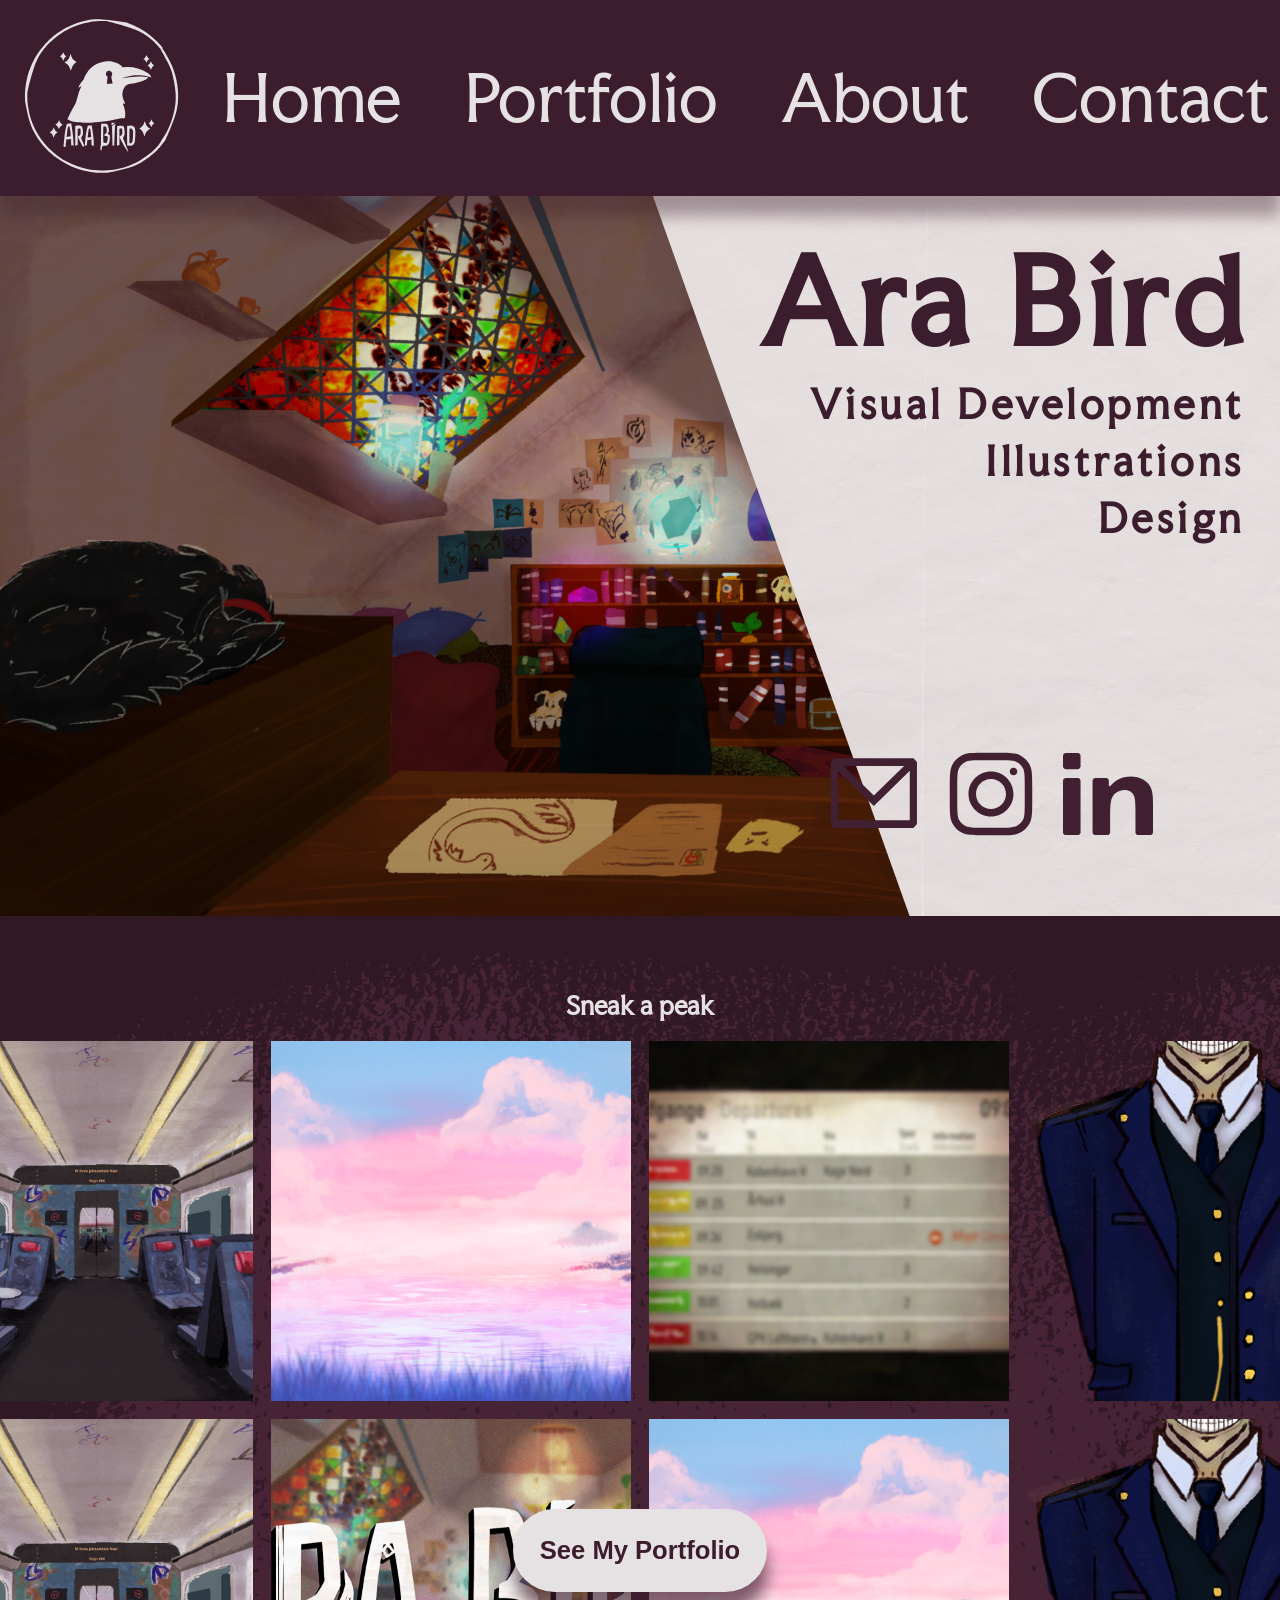
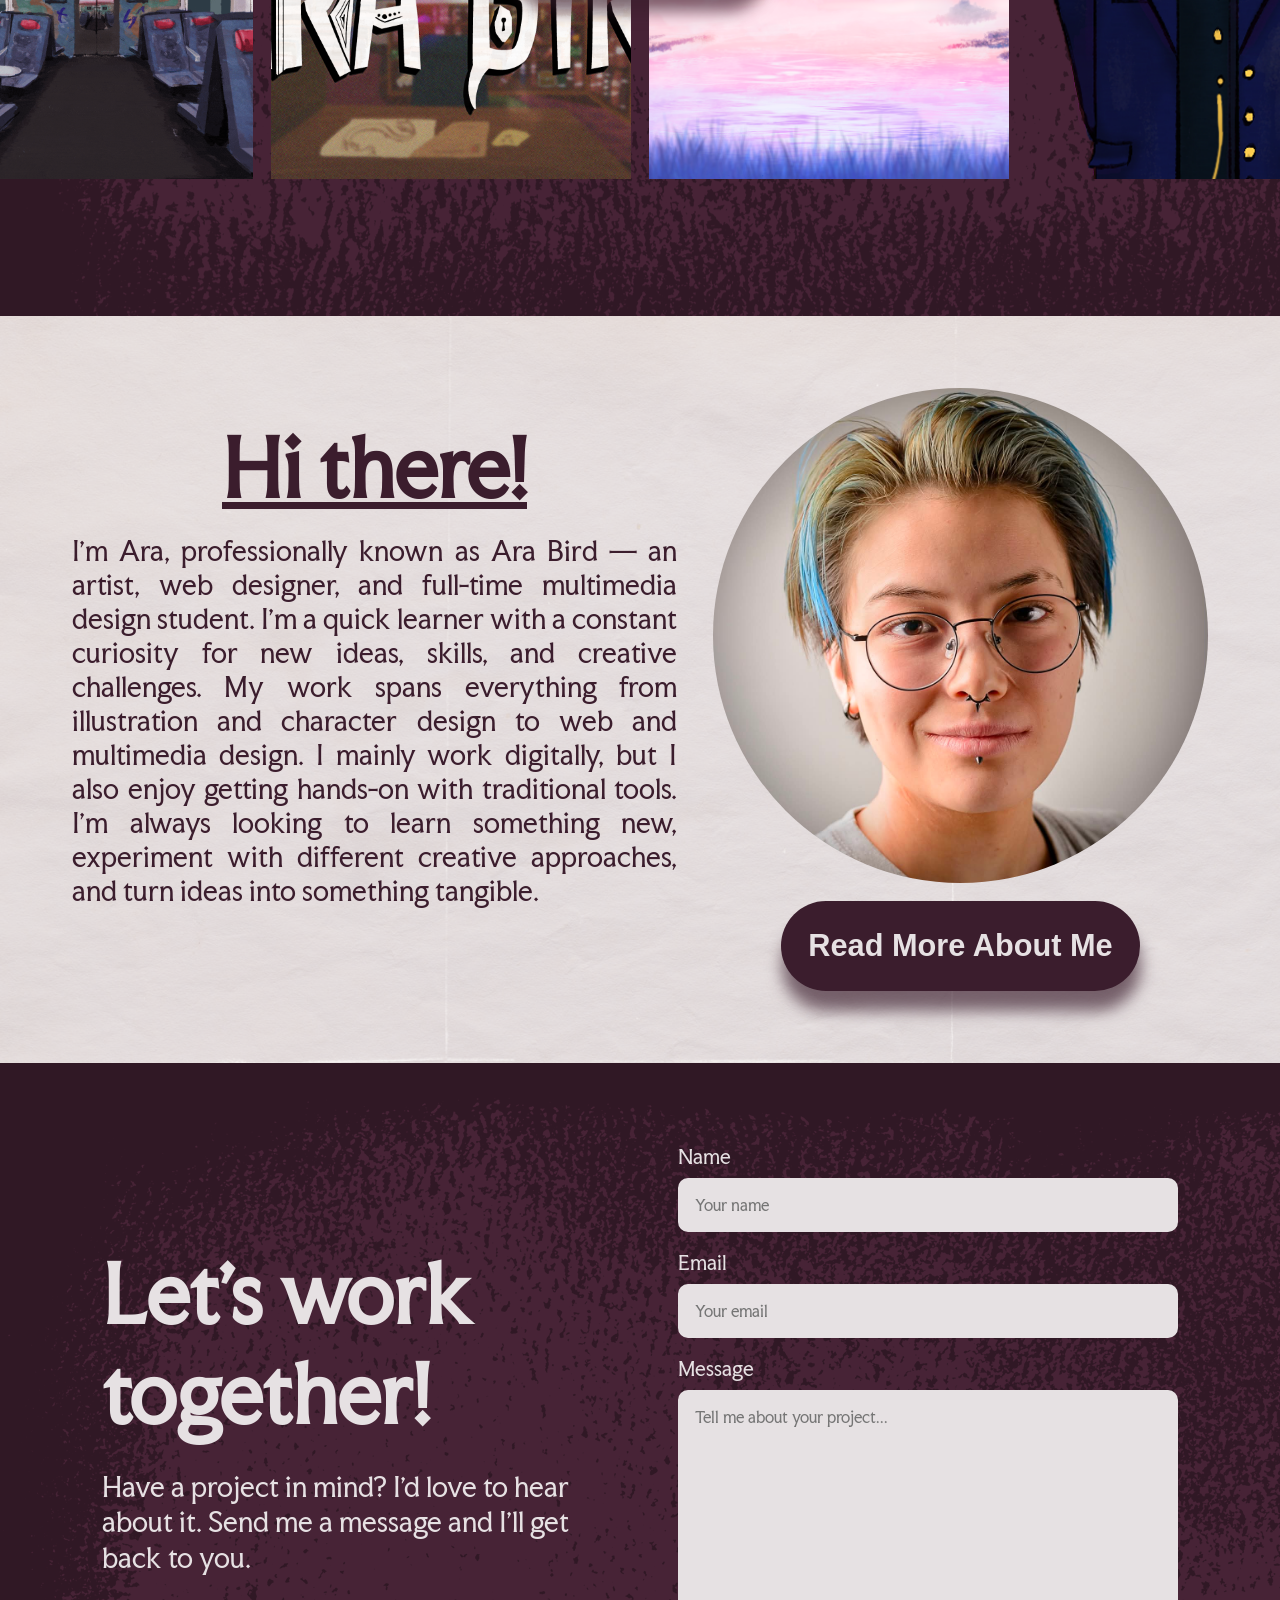
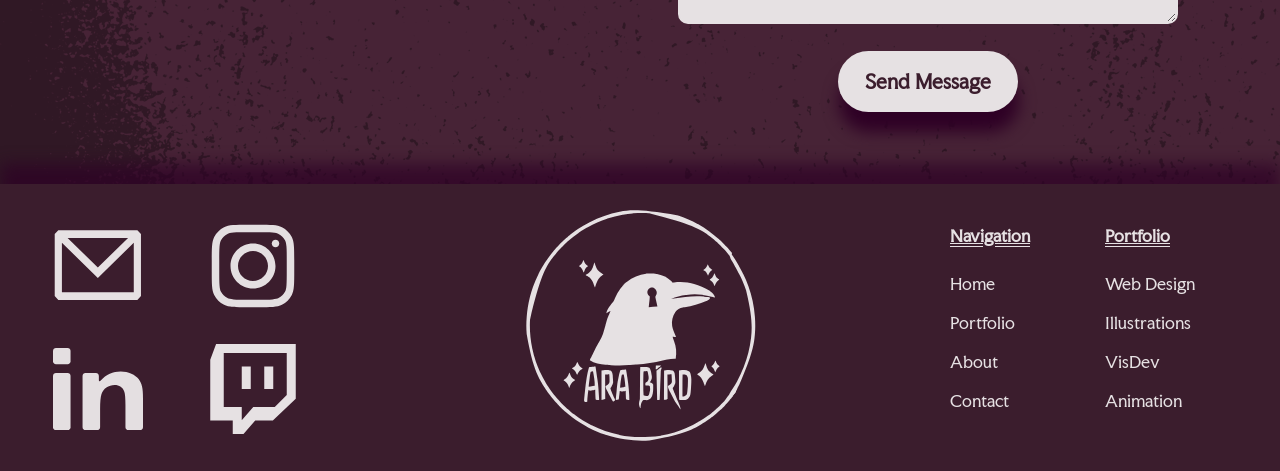
==== index.html @ c2c3e20a "responsive main site?" ====
<!DOCTYPE html>
<html lang="en">
<head>
    <meta charset="UTF-8">
    <link rel="preconnect" href="https://fonts.googleapis.com">
    <link rel="preconnect" href="https://fonts.gstatic.com" crossorigin>
    <link href="https://fonts.googleapis.com/css2?family=Atkinson+Hyperlegible:ital,wght@0,400;0,700;1,400;1,700&family=Faculty+Glyphic&display=swap" rel="stylesheet">
    <link rel="stylesheet" href="index.css">
    <link rel="icon" type="image/svg" href="assets/round%20logo.svg">
    <meta name="viewport" content="width=device-width, initial-scale=1.0">
    <title>Ara Bird</title>

</head>
<body>
    <header>
        <nav>
            <a class="logo" href="index.html"><img src="assets/round logo.svg" alt="differently coloured shapes (a yellow triangle, a red circle and a blue rectangle."></a>

            <ul class="navlinks">
                <li><a href="index.html">Home</a></li>
                <li class="dropdown">
                    <a href="portfolio.html">Portfolio</a>

                    <ul class="dropdown-menu">
                        <li> <a href="portfolio.html">Full Portfolio</a> </li>
                        <li> <a href="web.html">Web Design</a> </li>
                        <li> <a href="illu.html">Illustrations</a> </li>
                        <li> <a href="visdev.html">Visual Development</a> </li>
                        <li> <a href="anime.html">Animation</a> </li>
                    </ul>
                </li>
                <li><a href="about.html">About</a></li>
                <li><a href="contact.html">Contact</a></li>
            </ul>
            <div class="burgertoggle">☰</div>

        </nav>
    </header>

    <main>
        <section class="hero">
            <div class="herocardimage">
                <img src="assets/hero art.png">
            </div>
            <div class="herocardtext">
                <h1>Ara Bird</h1>
                <h3>Visual Development </h3>
                <h3>Illustrations</h3>
                <h3>Design</h3>
            </div>
            <div class="herocontact">
                <div class="mail"> <a href="mailto:arabird.ttv@gmail.com" target="_blank"> <img src="assets/email%20dark.svg" alt="" height="60vh"></a></div>
                <div class="mail"> <a href="https://www.instagram.com/_ara_like_the_portfolio_/" target="_blank"> <img src="assets/instagram%20dark.svg" alt="" height="60vh"> </a> </div>
                <div class="mail"> <a href="https://www.linkedin.com/in/ara-helena-sophie-zimling-westh-529933236/" target="_blank"> <img src="assets/linkedin%20dark.svg" alt="" height="58vh"> </a> </div>
            </div>
        </section>


        <section class="peekportfolio">
            <h1>Sneak a peak</h1>
            <div class="photogrid">
                <div class="sneakportfolio"> <img src="portfolio/anime/basis tog.gif"> </div>
                <div class="sneakportfolio"> <img src="portfolio/illustration/trans flag v3.png"> </div>
                <div class="sneakportfolio"> <img src="portfolio/visdev/credit.png"> </div>
                <div class="sneakportfolio byebyemb"> <img src="portfolio/visdev/KONTROLØR ALM.png"> </div>
                <div class="sneakportfolio"> <img src="portfolio/anime/basis tog.gif"> </div>
                <div class="sneakportfolio"> <img src="portfolio/webdes/seijo pr.png"> </div>
                <div class="sneakportfolio"> <img src="portfolio/illustration/trans flag v3.png"> </div>
                <div class="sneakportfolio byebyemb"> <img src="portfolio/visdev/KONTROLØR ALM.png"> </div>
            </div>

            <button onclick="window.open('portfolio.html', '_self')" class="seemore">See My Portfolio</button>
        </section>


        <section class="shortabout">
            <aside class="leftaboutmain">
               <h1> Hi there!</h1>
                <p class="shortleftabout"> I’m Ara, professionally known as Ara Bird — an artist, web designer, and full-time
                    multimedia design student. I’m a quick learner with a constant curiosity for new ideas, skills, and creative
                    challenges. My work spans everything from illustration and character design to web and multimedia design.
                    I mainly work digitally, but I also enjoy getting hands-on with traditional tools. I’m always looking to
                    learn something new, experiment with different creative approaches, and turn ideas into something tangible.</p>
            </aside>
            <aside class="rightaboutmain">
                <img src="assets/profileimage.jpg" class="profilephoto">
                <button onclick="window.open('about.html', '_self')" class="seeabout">Read More About Me</button>
            </aside>


        </section>


        <section class="quickcontact">
            <div class="contacttext">
                <h1>Let's work together!</h1>
                <p>
                    Have a project in mind? I'd love to hear about it.
                    Send me a message and I'll get back to you.
                </p>
            </div>

            <form class="contactform"
                  action="https://api.web3forms.com/submit"
                  method="POST">

                <!-- Web3Forms access key -->
                <input
                        type="hidden"
                        name="access_key"
                        value="53ca80c0-af50-4ffe-8181-9083c9e8c9ff"
                >

                <!-- Email subject -->
                <input
                        type="hidden"
                        name="subject"
                        value="New Portfolio Contact"
                >

                <label for="name">Name</label>

                <input
                        type="text"
                        id="name"
                        name="name"
                        placeholder="Your name"
                        required
                >

                <label for="email">Email</label>

                <input
                        type="email"
                        id="email"
                        name="email"
                        placeholder="Your email"
                        required
                >

                <label for="message">Message</label>

                <textarea
                        id="message"
                        name="message"
                        placeholder="Tell me about your project..."
                        required
                ></textarea>

                <button type="submit">Send Message</button>

            </form>

        </section>

    </main>

    <footer>
        <div class="right">
            <div class="mail"> <a href="mailto:arabird.ttv@gmail.com" target="_blank"> <img src="assets/email.svg" alt="" height="60vh"></a></div>
            <div class="mail"> <a href="https://www.instagram.com/_ara_like_the_portfolio_/" target="_blank"> <img src="assets/instagram.svg" alt="" height="60vh"> </a> </div>
            <div class="mail"> <a href="https://www.linkedin.com/in/ara-helena-sophie-zimling-westh-529933236/" target="_blank"> <img src="assets/linkedin.svg" alt="" height="58vh"> </a> </div>
            <div class="mail"> <a href="https://www.twitch.tv/aralikethebird" target="_blank"> <img src="assets/twitch.svg" alt="" height="60vh"></a></div>
        </div>
        <div class="middle">
            <a href="index.html"> <img src="assets/round logo.svg" class="logo"> </a>
        </div>
        <div class="left">
            <div class="footercolumn">
                <h4>Navigation</h4>
            <a href="index.html">Home</a>
            <a href="portfolio.html">Portfolio</a>
            <a href="about.html">About</a>
            <a href="contact.html">Contact</a>
             </div>

            <div class="footercolumn">
                <h4>Portfolio</h4>
            <a href="web.html">Web Design</a>
            <a href="illu.html">Illustrations</a>
            <a href="visdev.html">VisDev</a>
            <a href="anime.html">Animation</a>
            </div>
        </div>

    </footer>
    <script src="js.js"></script>
</body>
</html>
---- index.css ----
body {
    font-family: "Faculty Glyphic";
    margin: 0;
    background-image: url("assets/texture2.jpg");
    background-size: cover;
    background-blend-mode: soft-light;
    background-color:rgba(230, 225, 227);
}

    /* NAV */
nav {
    background-color: rgba(59, 29, 45);
    display: flex;
    justify-content: space-between;
    align-items: center;
    padding: 15px 20px;
    position: relative;
    z-index: 100;
    filter: drop-shadow(1px 20px 8px rgba(59, 29, 45, 0.4));
}
.logo img {
    transition: transform 0.6s ease;
    height: 18vh;
    width: auto;
}
.logo img:hover{
    transform: scale(0.85);
}
.navlinks {
    list-style: none;
    display: flex;
    gap: 40px;
    justify-content: center;
}
.navlinks a {
    color: rgba(230, 225, 227);
    text-decoration: none;
    font-size: 7vh;
    display:inline-block;
    transition: transform 0.6s ease;
    margin-right: 23px;
}
.navlinks a:hover {
    transform: scale(0.85);
}
    /* DROPDOWN */
    .navlinks .dropdown {
        position: relative;
    }
    .navlinks .dropdown-menu {
        display: none;
        position: absolute;
        top: 100%;
        left: 0;
        width: 300px;
        background-color: rgba(59, 29, 45);
        padding: 10px 0;
        margin: 0;
        list-style: none;
    }
    .navlinks .dropdown:hover .dropdown-menu {
        display: block;
    }
    .navlinks .dropdown-menu li {
        display: block;
        margin: 0;
    }
    .navlinks .dropdown-menu a {
        display: block;
        font-size: 25px;
        margin: 0;
        padding: 10px 20px;
    }

/*BURGERTOGGLE*/
.burgertoggle {
    display: none;
    font-size: 28px;
    color: #ffe9d9;
    cursor: pointer;
}

/*FOOTER*/
footer{
    padding: 20px;
    background: rgba(59, 29, 45);
    color: #380f00;
    display: grid;
    grid-template-columns: 1fr 2fr 1fr;
    overflow: auto;
    filter: drop-shadow(1px -20px 8px rgba(46, -17, 37, 0.7));
}

    /*RIGHT*/
    .right{
        display: grid;
        grid-template-columns: 1fr 1fr;
        justify-content: center;
        align-items: center;

    }
    .mail img{
        transition: transform 0.6s ease;
        height: 10vh;
        display: flex;
    }
    .mail img:hover{
        transform: scale(0.85);
    }
    .mail a{
        display: flex;
        justify-content: center;
    }

    /*LEFT*/
    .left{
        display: grid;
        grid-template-columns: 1fr 1fr;
    }
        .footercolumn{
            display: flex;
            flex-direction:column;
            gap: 2vh;
        }
        .footercolumn a{
            text-decoration: none;
        }
        .footercolumn h4{
            color: rgba(230, 225, 227);
            margin-bottom: 1vh;
            text-decoration: underline;
            text-decoration-style: double;
        }

    /*MIDDLE*/
    .middle{
        width: auto;
        display: flex;
        justify-content: center;
        align-items: center;
    }
    .middle img{
        height: 27vh;
        width: auto;
        transition: transform 0.6s ease;
    }
    .middle img:hover{
        transform: scale(0.85);
    }

/*GENERAL*/
a{
    color: rgb(230, 225, 227);
    transition: transform 0.4s ease;
}
a:hover{
    color: rgba(217, 162, 95);
    transform: scale(0.90);
}
a:active{
    color: rgba(70, 137, 139);
}

/*HERO*/
.hero {
    position: relative;
    height: 80vh;
    overflow: hidden;

}

    /*HERO IMAGE SET UP*/
    .herocardimage {
        width: 100%;
        height: 100%;

    }
    .herocardimage img {
        width: 100%;
        height: 100%;
        object-fit: cover;
    }

    /*HERO TEXT*/
    .herocardtext {
        display: flex;
        flex-direction: column;
        gap: 4vh;
        position: absolute;
        text-align: right;
        top: 0;
        right: 0;
        width: 55%;
        height: 100%;
        background-color: #E6E1E3FF;
        color: rgba(59, 29, 45);
        padding: 50px;
        background-image: url("assets/texture2.jpg");
        background-blend-mode: soft-light;
        clip-path: polygon(22% 0, 100% 0, 100% 100%, 62% 110%);
        z-index: 2;
    }
    .hero h1{
        font-size: 9vw;
        letter-spacing: 0.3rem;
        margin: -19px;

    }
    .hero h3{
        font-size: 3vw;
        letter-spacing: 0.5vh;
        margin: -19px;
        padding: 0.5vh;
    }

    /*HERO CONTACTS*/
    .herocontact {
    display: flex;
    justify-content: space-evenly;
    position: absolute;
    gap: 3vh;
    z-index: 3;
    right: 7vh;
    bottom: 5vh;
    padding: 2rem 4rem;
}


/*PEAK PORTFOLIO*/
.peekportfolio{
    display: flex;
    flex-direction: column;
    align-items: center;
    padding: 6vh;
    background-image: url("assets/texture1.png");
    background-blend-mode: overlay;
    background-color: rgba(59, 29, 45);
    color: rgba(230, 225, 227);
}

    /*INDIVIDUAL GRID*/
    .photogrid{
        display: grid;
        grid-template-columns: repeat(4, 40vh);
        grid-template-rows: repeat(2, 40vh);
        gap: 2vh;
    }
    .sneakportfolio {
        width: 100%;
        height: 100%;
        overflow: hidden;
        aspect-ratio: 1 / 1;
    }
    .sneakportfolio img {
        width: 100%;
        height: 100%;
        object-fit: cover;
        transition: transform 0.4s ease;
    }
    .sneakportfolio img:hover{
        transform: scale(0.90);
    }

        /*SEEMORE BUTTON*/
        .seemore{
            position: relative;
            bottom: 30vh;
            color: rgba(59, 29, 45);
            background-color: rgba(230, 225, 227);
            font-size: 2vw;
            font-weight: bolder;
            border-radius: 50px;
            padding: 3vh 3vh;
            border: 0px solid rgba(230, 225, 227);
            filter: drop-shadow(1px 20px 8px rgba(59, 29, 45, 0.65));
            transition: transform 0.4s ease;
        }
        .seemore:hover{
            background: rgba(217, 162, 95);
            transform: scale(0.90);
        }

/*SHORT ABOUT*/
.shortabout{
    display: grid;
    grid-template-columns: 1fr 0.7fr;
    background-image: url("assets/texture2.jpg");
    background-blend-mode: overlay;
    background-color: #E6E1E3FF;
    justify-items: center;
    color: rgba(59, 29, 45);
    padding: 6vh;
    padding-top: 1vh;
}

    /*RIGHT SIDE*/
    .profilephoto{
        border-radius: 50%;
        height: 55vh;
    }
    .rightaboutmain{
        padding: 2vh;
        display: flex;
        flex-direction: column;
        justify-content: center;
        align-items: center;
        margin-top: 5vh;
        gap: 2vh;
    }
    .seeabout{
        color: rgba(230, 225, 227);
        background-color: rgba(59, 29, 45);
        font-size: 2.4vw;
        font-weight: bolder;
        border-radius: 50px;
        padding: 3vh 3vh;
        border: 0px solid rgba(230, 225, 227);
        filter: drop-shadow(1px 20px 8px rgba(59, 29, 45, 0.65));
        transition: transform 0.4s ease;
    }
        .seeabout:hover{
        background: rgba(217, 162, 95);
        transform: scale(0.90);
    }

    /*LEFT SIDE*/
    .leftaboutmain{
        padding: 2vh;
        display: flex;
        flex-direction: column;
        justify-content: center;
        align-items: center;
        margin-top: 5vh;
    }
    .shortabout h1{
        font-size: 6vw;
        text-decoration-style: wavy;
        text-decoration: underline;
        margin: -3vh;
    }
    .shortabout p{
        font-size: 2vw;
        text-align: justify;
        padding-top: 2vh;
    }


/*QUICK CONTACT*/
.quickcontact{
    display: grid;
    grid-template-columns: 1fr 1fr;
    gap: 6vw;

    padding: 8vh 8vw;

    background-image: url("assets/texture1.png");
    background-blend-mode: overlay;
    background-color: rgba(59, 29, 45);
    color: rgba(230, 225, 227);
}
    /*FLAVOUR TEXT*/
    .contacttext {
        display: flex;
        flex-direction: column;
        justify-content: center;
    }
    .contacttext h1 {
        font-size: 6vw;
        margin: 0;
    }
    .contacttext p {
        font-size: 2vw;
        line-height: 1.4;
    }

    /*TECHNICAL*/
    .contactform {
        display: flex;
        flex-direction: column;
        gap: 1vh;
    }
    .contactform label {
        font-size: 1.5vw;
        margin-top: 1vh;
    }
    .contactform input,
    .contactform textarea {
        font-family: inherit;
        font-size: 1.2vw;

        padding: 15px;

        border: 2px solid rgba(230, 225, 227);
        border-radius: 10px;

        background-color: rgba(230, 225, 227);
        color: rgba(59, 29, 45);

        outline: none;
    }
    .contactform textarea {
        min-height: 200px;
        resize: vertical;
    }

    /*BUTTONS AND FOCUS*/
    .contactform input:focus,
    .contactform textarea:focus {
        border-color: rgba(217, 162, 95);
        box-shadow: 0 0 0 3px rgba(217, 162, 95, 0.25);
    }
    .contactform button {
        align-self: center;

        margin-top: 2vh;

        padding: 2vh 3vh;

        border: none;
        border-radius: 50px;

        background-color: rgba(230, 225, 227);
        color: rgba(59, 29, 45);

        font-family: inherit;
        font-size: 1.5vw;
        font-weight: bold;

        cursor: pointer;
        filter: drop-shadow(1px 20px 8px rgba(46, -17, 37, 1));
        transition: transform 0.4s ease,
        background-color 0.4s ease;
    }
    .contactform button:hover {
        background-color: rgba(217, 162, 95);
        transform: scale(0.90);
    }

/*DOODLES*/

/*DIVIDER*/


/*MOBILE*/

@media (max-width: 600px) {
    nav {
        padding: 10px 15px;
    }

    .logo img {
        height: 12vh;
    }
    .navlinks {
        display: none;
        flex-direction: column;
        background-color: rgba(59, 29, 45);
        position: absolute;
        top: 100%;
        left: 0;
        width: 100%;
        padding: 20px;
    }
    .navlinks a{
        font-size: 7vw;
    }
    .burgertoggle {
        display: block;
        font-size: 30px;
    }
    .navlinks.active {
        display: flex;
        flex-direction: column;
        align-items: center;
        margin-top: -1px;
        width: stretch;
    }


    .hero {
        height: auto;
        display: flex;
        flex-direction: column;
    }
    .herocardimage {
        width: 100%;
        height: 50vh;
    }

    .herocardimage img {
        width: 100%;
        height: 100%;
        object-fit: cover;
    }

    .herocardtext {
        position: relative;
        width: auto;
        height: auto;
        padding: 26px 25px;
        text-align: center;
        background-clip: text;
        clip-path: none;
        gap: 15px;
        padding-bottom: 24px;
    }
    .herocontact {
        position: relative;
        right: auto;
        bottom: auto;
        justify-content: center;
        padding: 0px;
        padding-bottom: 3vh;

    }
    .hero h3{
    font-size: 3vw;
    letter-spacing: 0.5vh;
    margin: -14px;
    padding: 0.5vh;
    margin-top: 0px;
    }

    .mail img{
        height: 6vw;
    }

    .photogrid {
        grid-template-columns: 1fr 1fr;
        grid-template-rows: auto;
        width: 100%;
        gap: 10px;
    }


    .byebyemb{display: none;}

    .seemore {
        position: relative;
        bottom: 72vw;
        font-size: 5vw;
        padding: 15px 25px;
    }

    .peekportfolio h1{
        margin-top: -2vw;
    }

    .peekportfolio{
        padding-bottom: 0vw;
    }

    .shortabout{
        display: grid;
        grid-template-columns: 1fr;
        padding: 5vw;
        padding-top: 7vw;
        padding-bottom: 7vw;
    }

    .shortabout p{
        font-size: 4vw;
    }
    .rightaboutmain {
        display: contents;
    }

    .profilephoto {
        order: 1;
        height: 35vw;
    }

    .leftaboutmain {
        order: 2;
    }

    .seeabout {
        order: 3;
    }

    .quickcontact {
        display: flex;
        gap: 0;
        padding: 50px 25px;
        flex-direction: column;
        padding-bottom: 7vw
    }
    .contacttext h1 {
        font-size: 9vw;
    }
    .contacttext p {
        font-size: 4vw;
        margin-top: 1vw;
    }

    .contactform label {
        font-size: 3.5vw;
    }

    .contactform input,
    .contactform textarea {
        font-size: 16px;
        padding: 14px;
    }
    .contactform button {
        align-self: center;
        font-size: 3.5vw;
        padding: 15px 25px;
        margin-top: 4vw;
    }
    footer {
        grid-template-columns: 1fr;
        gap: 40px;
        padding: 40px 25px;
    }
    .middle img {
        height: 120px;
    }
    .footercolumn a {
        font-size: 16px;
    }

    .footercolumn h4 {
        font-size: 20px;
    }
    .mail img {
        height: 45px;
    }

    .right{
        order: 2;
        display: flex;
        gap: 10vw;
    }
    .middle{
        order:1
    }
    .left{
        order: 3;
        display: grid;
        justify-items: center;
    }

}
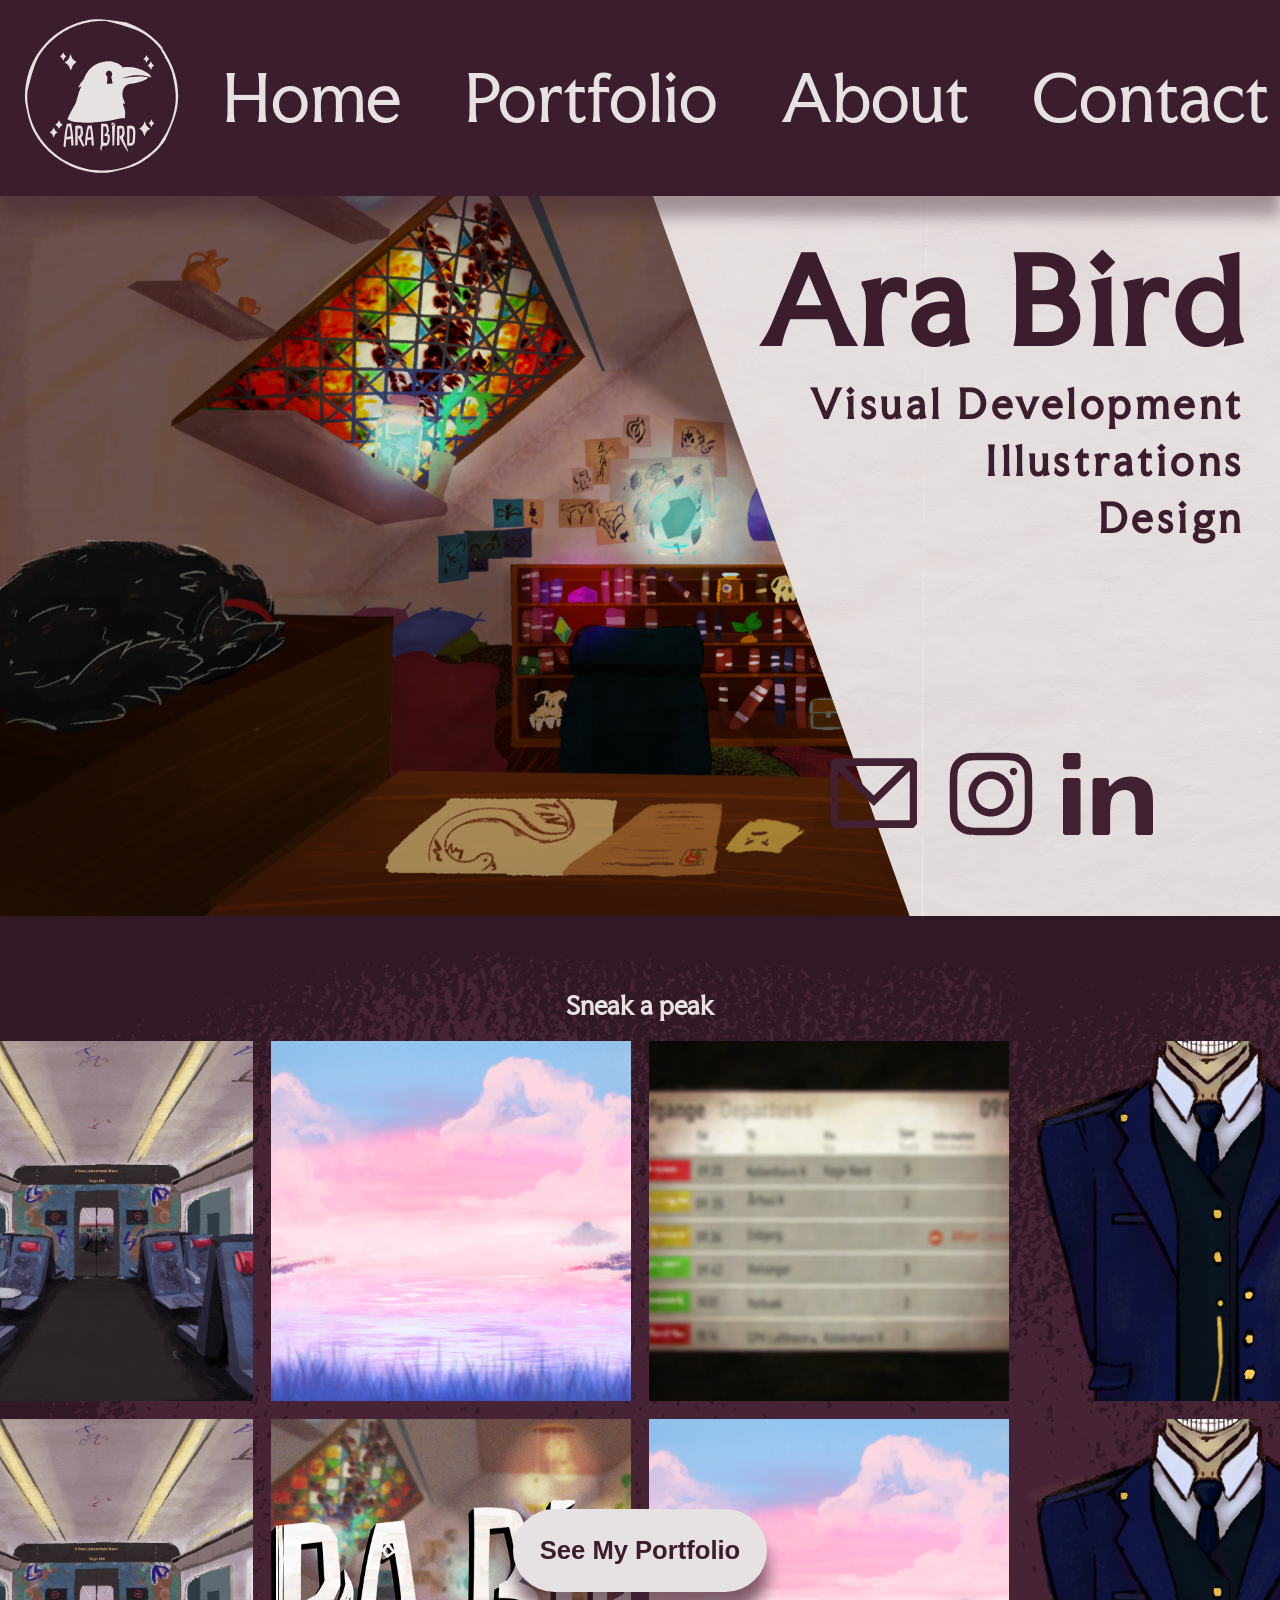
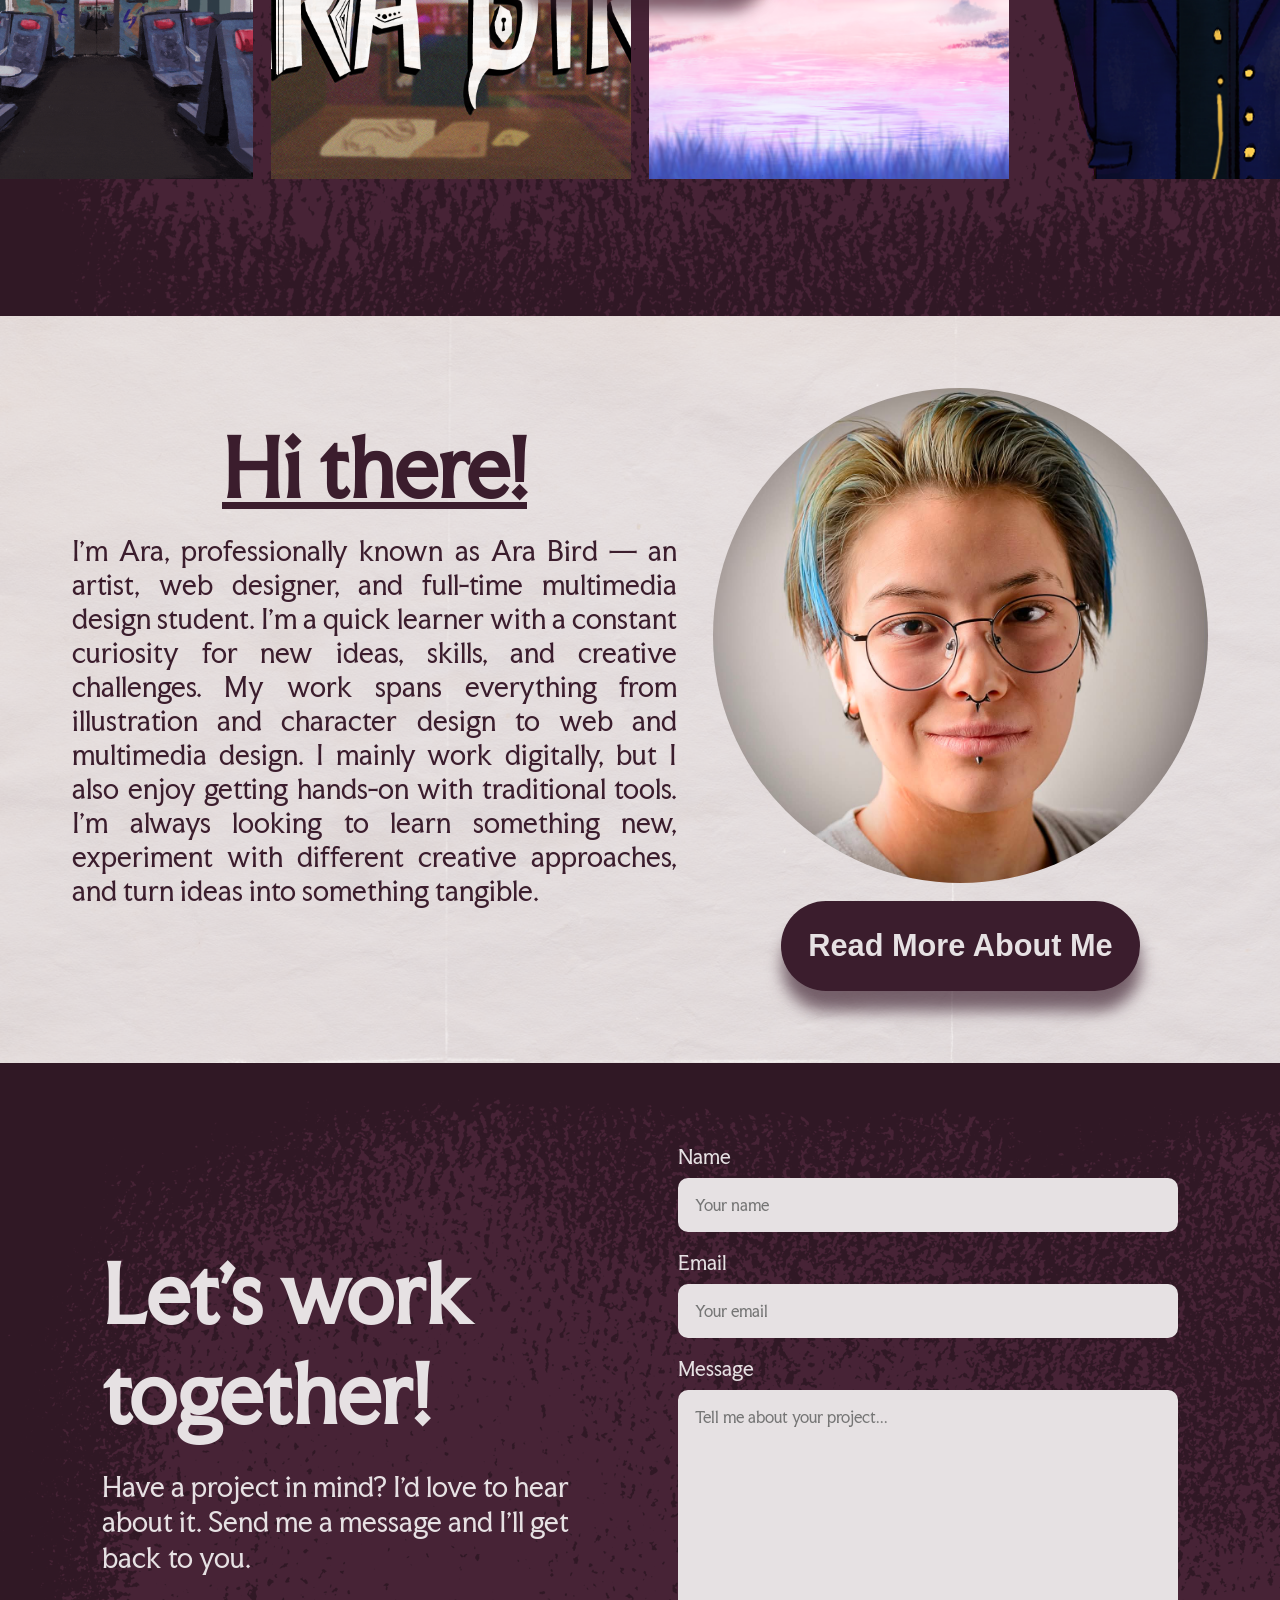
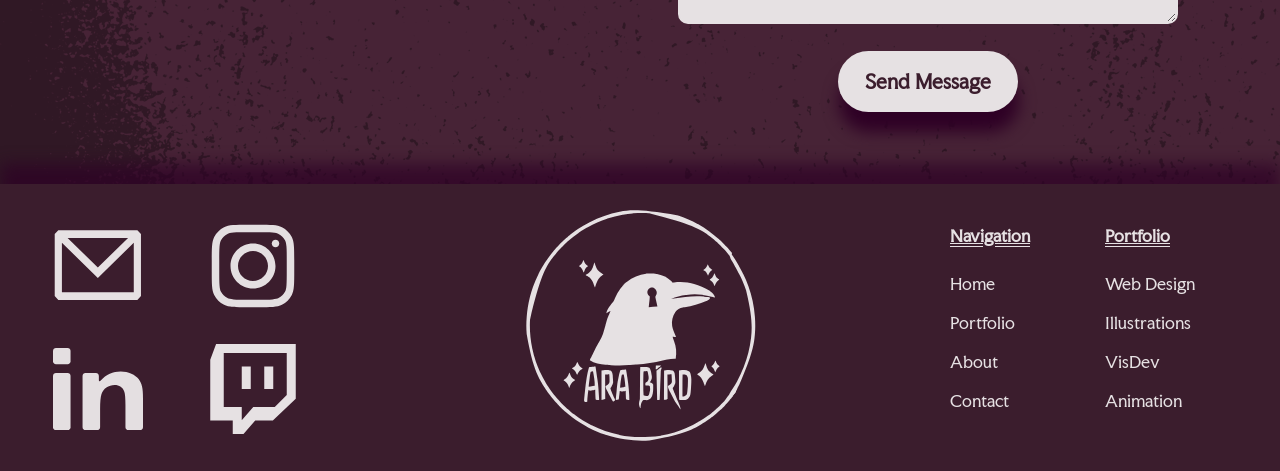
==== commit 257198ed: "responsive main site?" ====
--- a/index.html
+++ b/index.html
@@ -19,15 +19,17 @@
             <ul class="navlinks">
                 <li><a href="index.html">Home</a></li>
                 <li class="dropdown">
-                    <a href="portfolio.html">Portfolio</a>
+                    <details>
+                        <summary>Portfolio</summary>
 
-                    <ul class="dropdown-menu">
-                        <li> <a href="portfolio.html">Full Portfolio</a> </li>
-                        <li> <a href="web.html">Web Design</a> </li>
-                        <li> <a href="illu.html">Illustrations</a> </li>
-                        <li> <a href="visdev.html">Visual Development</a> </li>
-                        <li> <a href="anime.html">Animation</a> </li>
-                    </ul>
+                        <ul class="dropdown-menu">
+                            <li><a href="portfolio.html">Full Portfolio</a></li>
+                            <li><a href="web.html">Web Design</a></li>
+                            <li><a href="illu.html">Illustrations</a></li>
+                            <li><a href="visdev.html">Visual Development</a></li>
+                            <li><a href="anime.html">Animation</a></li>
+                        </ul>
+                    </details>
                 </li>
                 <li><a href="about.html">About</a></li>
                 <li><a href="contact.html">Contact</a></li>
--- a/index.css
+++ b/index.css
@@ -17,6 +17,41 @@
     position: relative;
     z-index: 100;
     filter: drop-shadow(1px 20px 8px rgba(59, 29, 45, 0.4));
+}
+.dropdown summary {
+    color: rgba(230, 225, 227);
+    font-size: 7vh;
+    cursor: pointer;
+    list-style: none;
+}
+.dropdown summary {
+    color: rgba(230, 225, 227);
+    font-size: 7vh;
+    cursor: pointer;
+    transition: transform 0.6s ease;
+    margin-right: 23px;
+}
+
+.dropdown summary:hover{
+    color: #D9A25FFF;
+}
+.navlinks .dropdown-menu {
+    position: absolute;
+    top: 100%;
+    left: 0;
+
+    width: 300px;
+
+    background-color: rgba(59, 29, 45);
+
+    padding: 10px 0;
+    margin: 0;
+
+    list-style: none;
+}
+
+.dropdown summary:hover {
+    transform: scale(0.85);
 }
 .logo img {
     transition: transform 0.6s ease;
@@ -641,6 +676,31 @@
         justify-items: center;
     }
 
-}
-
-
+    @media (max-width: 600px) {
+
+        .navlinks {
+            flex-direction: column;
+            gap: 1rem;
+        }
+
+        .dropdown summary {
+            font-size: 7vw;
+            margin: 0;
+        }
+
+        .navlinks .dropdown-menu {
+            position: static;
+            width: 100%;
+            padding: 0;
+        }
+
+        .navlinks .dropdown-menu a {
+            font-size: 1rem;
+            padding: 10px 20px;
+        }
+
+    }
+
+}
+
+
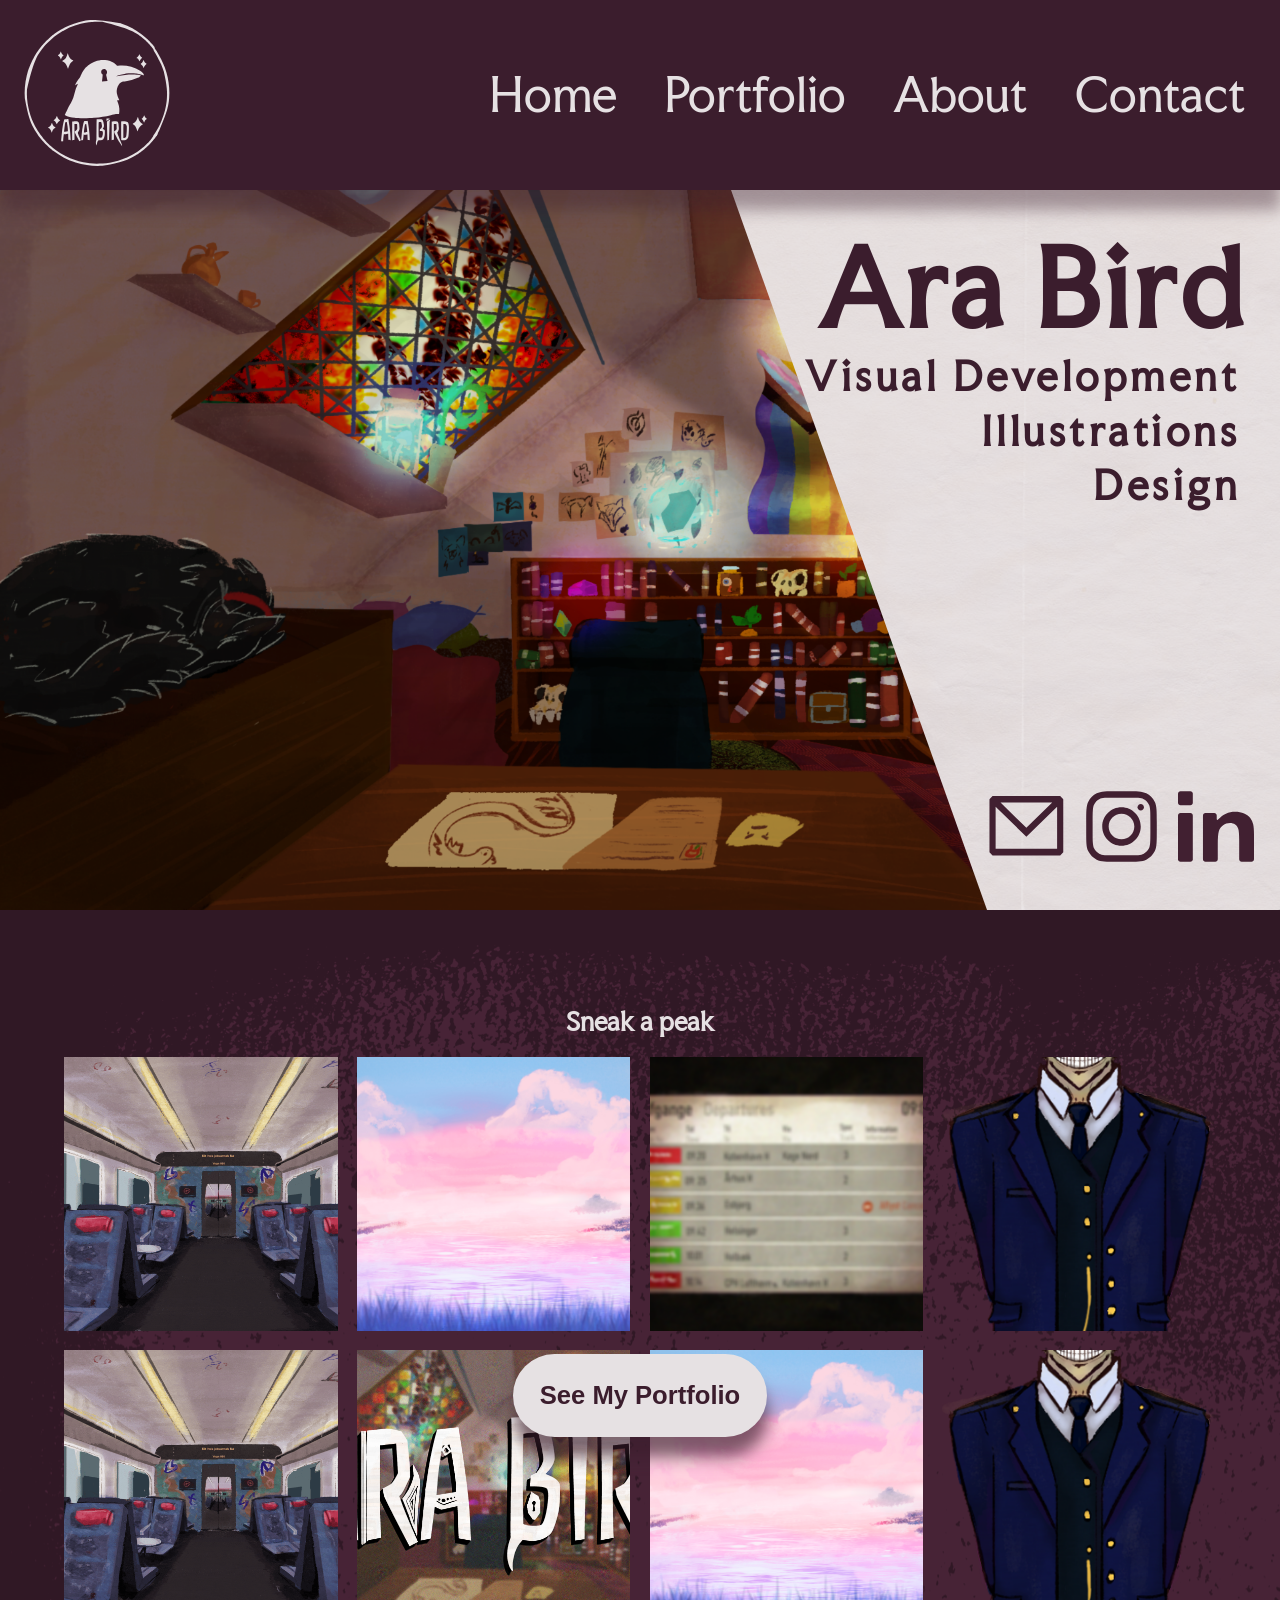
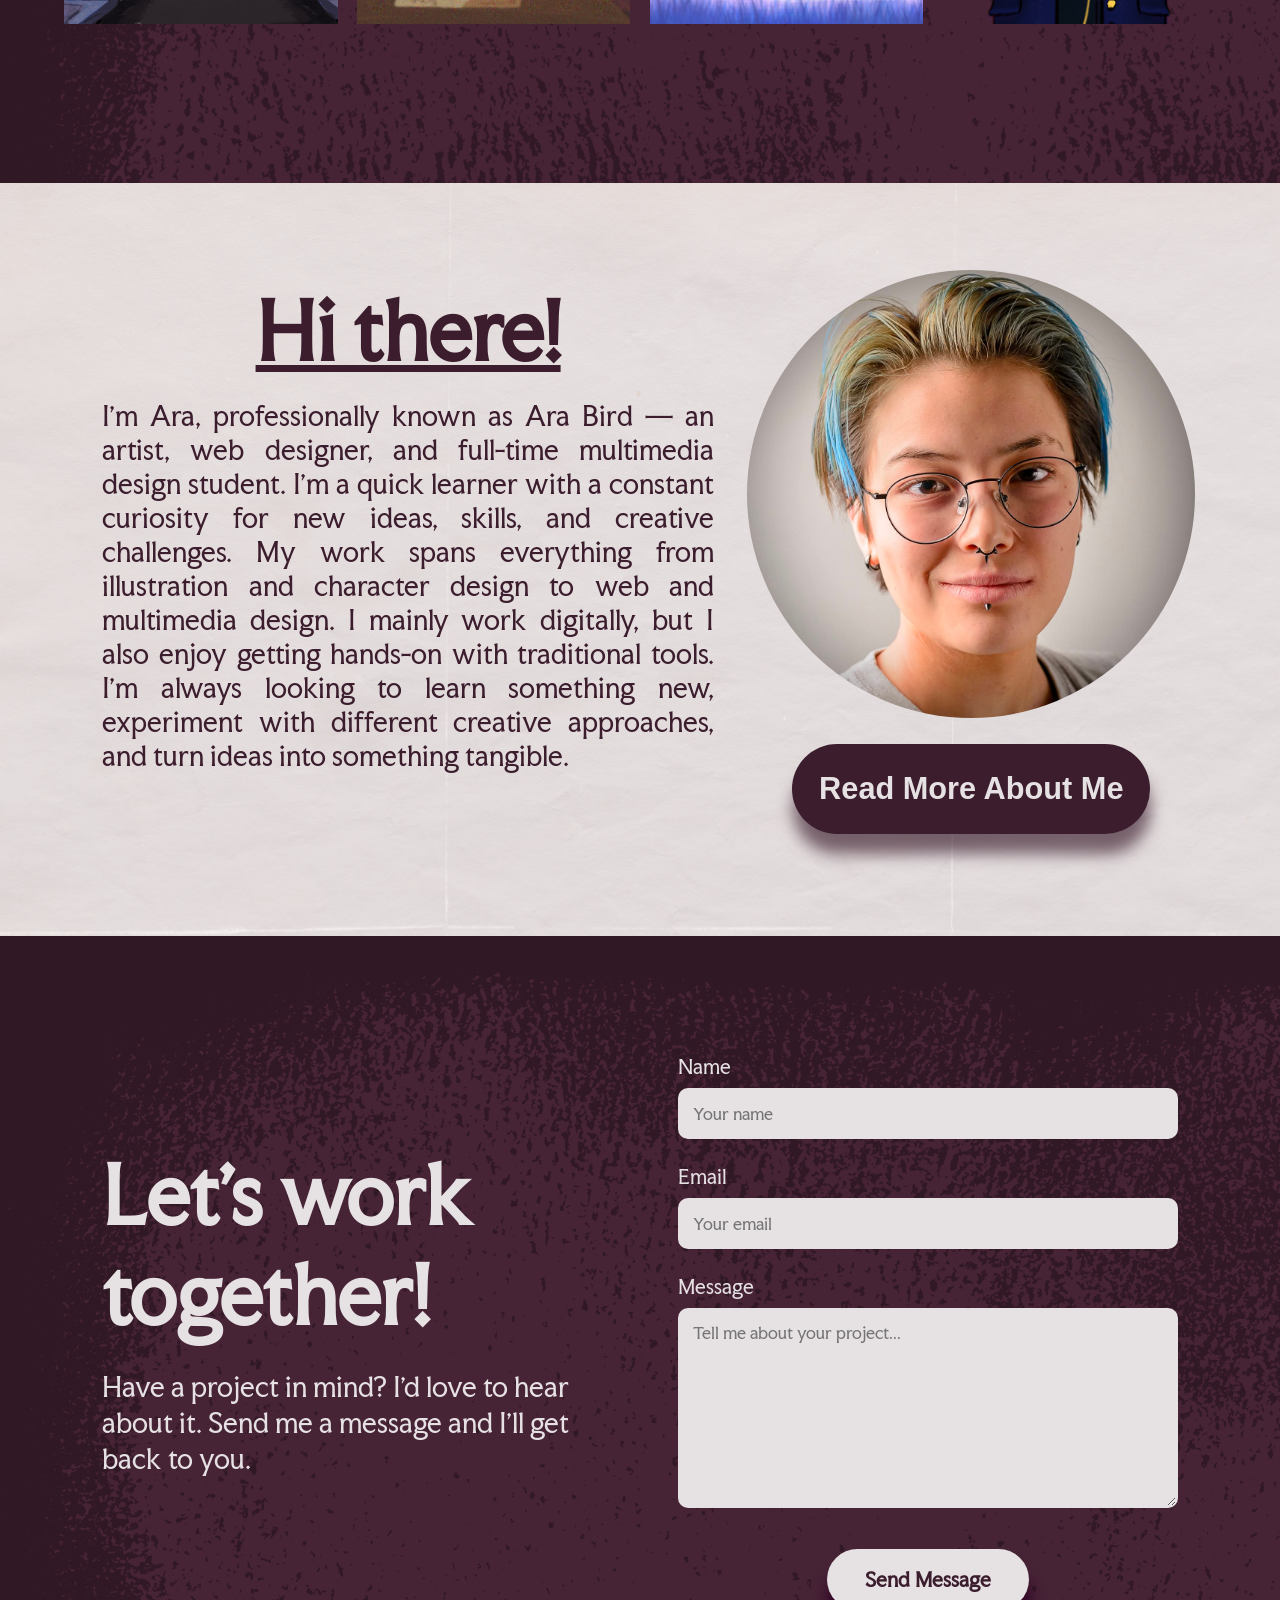
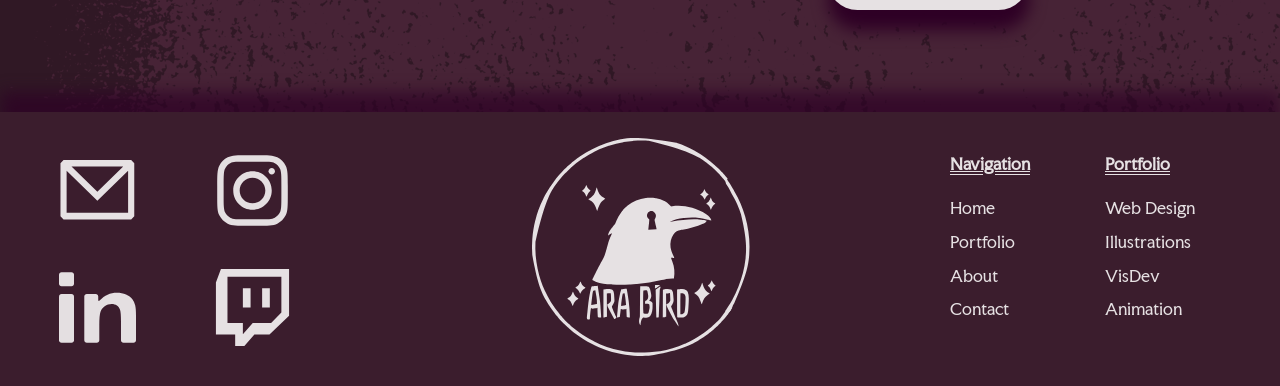
==== commit bc3b0929: "main site finished (minus doodles)" ====
--- a/index.html
+++ b/index.html
@@ -5,7 +5,7 @@
     <link rel="preconnect" href="https://fonts.googleapis.com">
     <link rel="preconnect" href="https://fonts.gstatic.com" crossorigin>
     <link href="https://fonts.googleapis.com/css2?family=Atkinson+Hyperlegible:ital,wght@0,400;0,700;1,400;1,700&family=Faculty+Glyphic&display=swap" rel="stylesheet">
-    <link rel="stylesheet" href="index.css">
+    <link rel="stylesheet" href="index2.css">
     <link rel="icon" type="image/svg" href="assets/round%20logo.svg">
     <meta name="viewport" content="width=device-width, initial-scale=1.0">
     <title>Ara Bird</title>
--- a/index2.css
+++ b/index2.css
@@ -0,0 +1,1283 @@
+/* =========================================================
+   BASE
+   ========================================================= */
+
+* {
+    box-sizing: border-box;
+}
+
+html {
+    font-size: 16px;
+}
+
+body {
+    font-family: "Faculty Glyphic";
+    margin: 0;
+
+    background-image: url("assets/texture2.jpg");
+    background-size: cover;
+    background-blend-mode: soft-light;
+    background-color: rgba(230, 225, 227);
+}
+
+
+/* =========================================================
+   NAVIGATION
+   ========================================================= */
+
+nav {
+    background-color: rgba(59, 29, 45);
+
+    display: flex;
+    justify-content: space-between;
+    align-items: center;
+
+    padding: 1rem 1.25rem;
+
+    position: relative;
+    z-index: 100;
+
+    filter: drop-shadow(
+            1px 20px 8px rgba(59, 29, 45, 0.4)
+    );
+}
+
+
+/* LOGO */
+
+.logo img {
+    transition: transform 0.6s ease;
+
+    height: clamp(80px, 12vw, 180px);
+    width: auto;
+}
+
+.logo img:hover {
+    transform: scale(0.85);
+}
+
+
+/* NAV LINKS */
+
+.navlinks {
+    list-style: none;
+
+    display: flex;
+    justify-content: center;
+
+    gap: clamp(1rem, 2.5vw, 2.5rem);
+}
+
+.navlinks a {
+    color: rgba(230, 225, 227);
+
+    text-decoration: none;
+
+    font-size: clamp(1.5rem, 3.5vw, 3.5rem);
+
+    display: inline-block;
+
+    transition: transform 0.6s ease;
+
+    margin-right: clamp(0.5rem, 1.2vw, 1.5rem);
+}
+
+.navlinks a:hover {
+    transform: scale(0.85);
+}
+
+
+/* =========================================================
+   PORTFOLIO DROPDOWN
+   ========================================================= */
+
+.navlinks .dropdown {
+    position: relative;
+}
+
+
+/* Dropdown summary */
+
+.dropdown summary {
+    color: rgba(230, 225, 227);
+
+    font-size: clamp(1.5rem, 3.5vw, 3.5rem);
+
+    cursor: pointer;
+    list-style: none;
+
+    transition: transform 0.6s ease;
+
+    margin-right: clamp(0.5rem, 1.2vw, 1.5rem);
+}
+
+.dropdown summary:hover {
+    transform: scale(0.85);
+}
+
+
+/* Dropdown menu */
+
+.navlinks .dropdown-menu {
+    position: absolute;
+
+    top: 100%;
+    left: 0;
+
+    width: clamp(220px, 20vw, 300px);
+
+    background-color: rgba(59, 29, 45);
+
+    padding: 0.625rem 0;
+    margin: 0;
+
+    list-style: none;
+}
+
+
+/* Dropdown items */
+
+.navlinks .dropdown-menu li {
+    display: block;
+    margin: 0;
+}
+
+.navlinks .dropdown-menu a {
+    display: block;
+
+    font-size: clamp(1rem, 1.5vw, 1.5625rem);
+
+    margin: 0;
+
+    padding: 0.625rem 1.25rem;
+}
+
+
+/* =========================================================
+   BURGER TOGGLE
+   ========================================================= */
+
+.burgertoggle {
+    display: none;
+
+    font-size: clamp(1.5rem, 4vw, 2rem);
+
+    color: #ffe9d9;
+
+    cursor: pointer;
+}
+
+
+/* =========================================================
+   GENERAL LINKS
+   ========================================================= */
+
+a {
+    color: rgb(230, 225, 227);
+
+    transition:
+            transform 0.4s ease,
+            color 0.4s ease;
+}
+
+a:hover {
+    color: rgba(217, 162, 95);
+
+    transform: scale(0.90);
+}
+
+a:active {
+    color: rgba(70, 137, 139);
+}
+
+
+/* =========================================================
+   FOOTER
+   ========================================================= */
+
+footer {
+    padding: 1.25rem;
+
+    background: rgba(59, 29, 45);
+
+    color: #380f00;
+
+    display: grid;
+    grid-template-columns: 1fr 2fr 1fr;
+
+    overflow: auto;
+
+    filter: drop-shadow(
+            1px -20px 8px rgba(46, -17, 37, 0.7)
+    );
+}
+
+
+/* FOOTER RIGHT */
+
+.right {
+    display: grid;
+
+    grid-template-columns: 1fr 1fr;
+
+    justify-content: center;
+    align-items: center;
+}
+
+.mail img {
+    transition: transform 0.6s ease;
+
+    height: clamp(40px, 6vw, 100px);
+
+    display: flex;
+}
+
+.mail img:hover {
+    transform: scale(0.85);
+}
+
+.mail a {
+    display: flex;
+    justify-content: center;
+}
+
+
+/* FOOTER LEFT */
+
+.left {
+    display: grid;
+
+    grid-template-columns: 1fr 1fr;
+}
+
+.footercolumn {
+    display: flex;
+
+    flex-direction: column;
+
+    gap: clamp(0.5rem, 1vw, 1.25rem);
+}
+
+.footercolumn a {
+    text-decoration: none;
+}
+
+.footercolumn h4 {
+    color: rgba(230, 225, 227);
+
+    margin-bottom: 0.625rem;
+
+    text-decoration: underline;
+    text-decoration-style: double;
+}
+
+
+/* FOOTER MIDDLE */
+
+.middle {
+    width: auto;
+
+    display: flex;
+
+    justify-content: center;
+    align-items: center;
+}
+
+.middle img {
+    height: clamp(100px, 18vw, 250px);
+
+    width: auto;
+
+    transition: transform 0.6s ease;
+}
+
+.middle img:hover {
+    transform: scale(0.85);
+}
+
+
+/* =========================================================
+   HERO
+   ========================================================= */
+
+.hero {
+    position: relative;
+
+    height: 80vh;
+
+    min-height: 600px;
+    max-height: 900px;
+
+    overflow: hidden;
+}
+
+
+/* HERO IMAGE */
+
+.herocardimage {
+    width: 100%;
+    height: 100%;
+}
+
+.herocardimage img {
+    width: 100%;
+    height: 100%;
+
+    object-fit: cover;
+}
+
+
+/* HERO TEXT */
+
+.herocardtext {
+    display: flex;
+
+    flex-direction: column;
+
+    gap: clamp(1rem, 3vh, 3rem);
+
+    position: absolute;
+
+    text-align: right;
+
+    top: 0;
+    right: 0;
+
+    width: 55%;
+    height: 100%;
+
+    background-color: #E6E1E3FF;
+
+    color: rgba(59, 29, 45);
+
+    padding: clamp(2rem, 4vw, 4rem);
+
+    background-image: url("assets/texture2.jpg");
+
+    background-blend-mode: soft-light;
+
+    clip-path: polygon(
+            22% 0,
+            100% 0,
+            100% 100%,
+            62% 110%
+    );
+
+    z-index: 2;
+}
+
+.hero h1 {
+    font-size: clamp(3.5rem, 8vw, 9rem);
+
+    letter-spacing: clamp(
+            0.1rem,
+            0.3vw,
+            0.3rem
+    );
+
+    margin: -1.2rem;
+}
+
+.hero h3 {
+    font-size: clamp(1.5rem, 3vw, 3rem);
+
+    letter-spacing: clamp(
+            0.1rem,
+            0.5vh,
+            0.5rem
+    );
+
+    margin: -1.2rem;
+
+    padding: 0.5rem;
+}
+
+
+/* HERO CONTACT ICONS */
+
+.herocontact {
+    display: flex;
+    justify-content: space-evenly;
+    position: absolute;
+    gap: 2vh;
+    z-index: 3;
+    right: 1.6rem;
+    bottom: 5vh;
+}
+
+
+/* =========================================================
+   PEEK PORTFOLIO
+   ========================================================= */
+
+.peekportfolio {
+    display: flex;
+
+    flex-direction: column;
+
+    align-items: center;
+
+    padding: clamp(2rem, 6vw, 6rem);
+
+    background-image: url("assets/texture1.png");
+
+    background-blend-mode: overlay;
+
+    background-color: rgba(59, 29, 45);
+
+    color: rgba(230, 225, 227);
+}
+
+
+/* PORTFOLIO GRID */
+
+.photogrid {
+    display: grid;
+
+    grid-template-columns:
+        repeat(4, minmax(0, 1fr));
+
+    width: min(90vw, 1200px);
+
+    gap: clamp(0.5rem, 1.5vw, 1.5rem);
+}
+
+
+/* INDIVIDUAL PORTFOLIO ITEM */
+
+.sneakportfolio {
+    width: 100%;
+    height: auto;
+
+    overflow: hidden;
+
+    aspect-ratio: 1 / 1;
+}
+
+.sneakportfolio img {
+    width: 100%;
+    height: 100%;
+
+    object-fit: cover;
+
+    transition: transform 0.4s ease;
+}
+
+.sneakportfolio img:hover {
+    transform: scale(0.90);
+}
+
+
+/* SEE MORE BUTTON */
+
+.seemore {
+    position: relative;
+
+    bottom: clamp(
+            10rem,
+            30vh,
+            20rem
+    );
+
+    color: rgba(59, 29, 45);
+
+    background-color: rgba(230, 225, 227);
+
+    font-size: clamp(
+            1rem,
+            2vw,
+            2rem
+    );
+
+    font-weight: bolder;
+
+    border-radius: 50px;
+
+    padding: clamp(
+            1rem,
+            3vh,
+            2rem
+    );
+
+    border: 0 solid rgba(230, 225, 227);
+
+    filter: drop-shadow(
+            1px 20px 8px rgba(59, 29, 45, 0.65)
+    );
+
+    transition: transform 0.4s ease;
+}
+
+.seemore:hover {
+    background: rgba(217, 162, 95);
+
+    transform: scale(0.90);
+}
+
+
+/* =========================================================
+   SHORT ABOUT
+   ========================================================= */
+
+.shortabout {
+    display: grid;
+
+    grid-template-columns:
+        minmax(0, 1fr)
+        minmax(0, 0.7fr);
+
+    background-image: url("assets/texture2.jpg");
+
+    background-blend-mode: overlay;
+
+    background-color: #E6E1E3FF;
+
+    justify-items: center;
+
+    color: rgba(59, 29, 45);
+
+    padding: clamp(
+            2rem,
+            6vw,
+            6rem
+    );
+
+    padding-top: clamp(
+            1rem,
+            1vw,
+            2rem
+    );
+}
+
+
+/* SHORT ABOUT - RIGHT */
+
+.profilephoto {
+    border-radius: 50%;
+
+    height: clamp(
+            200px,
+            35vw,
+            550px
+    );
+
+    width: auto;
+}
+
+.rightaboutmain {
+    padding: clamp(
+            0.5rem,
+            2vw,
+            2rem
+    );
+
+    display: flex;
+
+    flex-direction: column;
+
+    justify-content: center;
+    align-items: center;
+
+    margin-top: clamp(
+            1rem,
+            5vh,
+            5rem
+    );
+
+    gap: clamp(
+            0.75rem,
+            2vw,
+            2rem
+    );
+}
+
+
+/* ABOUT BUTTON */
+
+.seeabout {
+    color: rgba(230, 225, 227);
+
+    background-color: rgba(59, 29, 45);
+
+    font-size: clamp(
+            1rem,
+            2.4vw,
+            2.4rem
+    );
+
+    font-weight: bolder;
+
+    border-radius: 50px;
+
+    padding: clamp(
+            1rem,
+            3vh,
+            2rem
+    );
+
+    border: 0 solid rgba(230, 225, 227);
+
+    filter: drop-shadow(
+            1px 20px 8px rgba(59, 29, 45, 0.65)
+    );
+
+    transition: transform 0.4s ease;
+}
+
+.seeabout:hover {
+    background: rgba(217, 162, 95);
+
+    transform: scale(0.90);
+}
+
+
+/* SHORT ABOUT - LEFT */
+
+.leftaboutmain {
+    padding: clamp(
+            0.5rem,
+            2vw,
+            2rem
+    );
+
+    display: flex;
+
+    flex-direction: column;
+
+    justify-content: center;
+    align-items: center;
+
+    margin-top: clamp(
+            1rem,
+            5vh,
+            5rem
+    );
+}
+
+.shortabout h1 {
+    font-size: clamp(
+            3rem,
+            6vw,
+            6rem
+    );
+
+    text-decoration-style: wavy;
+    text-decoration: underline;
+
+    margin: -1.5rem;
+}
+
+.shortabout p {
+    font-size: clamp(
+            1rem,
+            2vw,
+            2rem
+    );
+
+    text-align: justify;
+
+    padding-top: 1rem;
+}
+
+
+/* =========================================================
+   QUICK CONTACT
+   ========================================================= */
+
+.quickcontact {
+    display: grid;
+
+    grid-template-columns:
+        minmax(0, 1fr)
+        minmax(0, 1fr);
+
+    gap: clamp(
+            2rem,
+            6vw,
+            6rem
+    );
+
+    padding:
+            clamp(3rem, 8vw, 8rem)
+            clamp(2rem, 8vw, 8rem);
+
+    background-image: url("assets/texture1.png");
+
+    background-blend-mode: overlay;
+
+    background-color: rgba(59, 29, 45);
+
+    color: rgba(230, 225, 227);
+}
+
+
+/* CONTACT TEXT */
+
+.contacttext {
+    display: flex;
+
+    flex-direction: column;
+
+    justify-content: center;
+}
+
+.contacttext h1 {
+    font-size: clamp(
+            3rem,
+            6vw,
+            6rem
+    );
+
+    margin: 0;
+}
+
+.contacttext p {
+    font-size: clamp(
+            1rem,
+            2vw,
+            2rem
+    );
+
+    line-height: 1.4;
+}
+
+
+/* =========================================================
+   CONTACT FORM
+   ========================================================= */
+
+.contactform {
+    display: flex;
+
+    flex-direction: column;
+
+    gap: clamp(
+            0.5rem,
+            1vh,
+            1rem
+    );
+}
+
+.contactform label {
+    font-size: clamp(
+            1rem,
+            1.5vw,
+            1.5rem
+    );
+
+    margin-top: 1rem;
+}
+
+.contactform input,
+.contactform textarea {
+    font-family: inherit;
+
+    font-size: clamp(
+            1rem,
+            1.2vw,
+            1.2rem
+    );
+
+    padding: clamp(
+            0.75rem,
+            1vw,
+            1rem
+    );
+
+    border: 2px solid rgba(230, 225, 227);
+
+    border-radius: 10px;
+
+    background-color: rgba(230, 225, 227);
+
+    color: rgba(59, 29, 45);
+
+    outline: none;
+}
+
+.contactform textarea {
+    min-height: 200px;
+
+    resize: vertical;
+}
+
+
+/* CONTACT FORM FOCUS */
+
+.contactform input:focus,
+.contactform textarea:focus {
+    border-color: rgba(217, 162, 95);
+
+    box-shadow:
+            0 0 0 3px
+            rgba(217, 162, 95, 0.25);
+}
+
+
+/* CONTACT FORM BUTTON */
+
+.contactform button {
+    align-self: center;
+
+    margin-top: 2rem;
+
+    padding:
+            clamp(0.75rem, 2vh, 1.5rem)
+            clamp(1.5rem, 3vw, 3rem);
+
+    border: none;
+
+    border-radius: 50px;
+
+    background-color: rgba(230, 225, 227);
+
+    color: rgba(59, 29, 45);
+
+    font-family: inherit;
+
+    font-size: clamp(
+            1rem,
+            1.5vw,
+            1.5rem
+    );
+
+    font-weight: bold;
+
+    cursor: pointer;
+
+    filter: drop-shadow(
+            1px 20px 8px rgba(46, -17, 37, 1)
+    );
+
+    transition:
+            transform 0.4s ease,
+            background-color 0.4s ease;
+}
+
+.contactform button:hover {
+    background-color: rgba(217, 162, 95);
+
+    transform: scale(0.90);
+}
+
+
+/* =========================================================
+   DOODLES
+   ========================================================= */
+
+
+/* DIVIDER */
+
+
+/* =========================================================
+   MOBILE
+   ========================================================= */
+
+@media (max-width: 600px) {
+
+
+    /* -----------------------------------------------------
+       NAV
+       ----------------------------------------------------- */
+
+    nav {
+        padding: 0.625rem 0.9375rem;
+    }
+
+    .logo img {
+        height: 70px;
+    }
+
+    .navlinks {
+        display: none;
+
+        flex-direction: column;
+
+        gap: 1rem;
+
+        background-color: rgba(59, 29, 45);
+
+        position: absolute;
+
+        top: 100%;
+        left: 0;
+
+        width: 100%;
+
+        padding: 1.25rem;
+    }
+
+    .navlinks a {
+        font-size: 7vw;
+    }
+
+    .burgertoggle {
+        display: block;
+
+        font-size: 30px;
+    }
+
+    .navlinks.active {
+        display: flex;
+
+        flex-direction: column;
+
+        align-items: center;
+
+        margin-top: -1px;
+
+        width: 100%;
+    }
+
+
+    /* MOBILE DROPDOWN */
+
+    .navlinks {
+        flex-direction: column;
+
+        gap: 1rem;
+    }
+
+    .dropdown summary {
+        font-size: 7vw;
+
+        margin: 0;
+    }
+
+    .navlinks .dropdown-menu {
+        position: static;
+
+        width: 100%;
+
+        padding: 0;
+    }
+
+    .navlinks .dropdown-menu a {
+        font-size: 1rem;
+
+        padding:
+                0.625rem
+                1.25rem;
+    }
+
+
+    /* -----------------------------------------------------
+       HERO
+       ----------------------------------------------------- */
+
+    .hero {
+        height: auto;
+
+        min-height: 0;
+
+        display: flex;
+
+        flex-direction: column;
+    }
+
+    .herocardimage {
+        width: 100%;
+
+        height: 50vh;
+    }
+
+    .herocardimage img {
+        width: 100%;
+
+        height: 100%;
+
+        object-fit: cover;
+    }
+
+    .herocardtext {
+        position: relative;
+
+        width: 100%;
+
+        height: auto;
+
+        padding:
+                1.625rem
+                1.5625rem;
+
+        text-align: center;
+
+        background-clip: text;
+
+        clip-path: none;
+
+        gap: 15px;
+
+        padding-bottom: 1.5rem;
+    }
+
+    .hero h1 {
+        font-size: clamp(
+                3rem,
+                12vw,
+                5rem
+        );
+    }
+
+    .hero h3 {
+        font-size: 3vw;
+
+        letter-spacing: 0.5vh;
+
+        margin: -14px;
+
+        padding: 0.5vh;
+
+        margin-top: 0;
+    }
+
+
+    /* HERO CONTACTS */
+
+    .herocontact {
+        position: relative;
+
+        right: auto;
+
+        bottom: auto;
+
+        justify-content: center;
+
+        padding: 0;
+
+        padding-bottom: 3vh;
+    }
+
+    .mail img {
+        height: 6vw;
+    }
+
+
+    /* -----------------------------------------------------
+       PORTFOLIO
+       ----------------------------------------------------- */
+
+    .photogrid {
+        grid-template-columns: 1fr 1fr;
+
+        grid-template-rows: auto;
+
+        width: 100%;
+
+        gap: 10px;
+    }
+
+    .byebyemb {
+        display: none;
+    }
+
+    .seemore {
+        position: relative;
+
+        bottom: 72vw;
+
+        font-size: 5vw;
+
+        padding:
+                15px
+                25px;
+    }
+
+    .peekportfolio h1 {
+        margin-top: -2vw;
+    }
+
+    .peekportfolio {
+        padding-bottom: 0;
+    }
+
+
+    /* -----------------------------------------------------
+       SHORT ABOUT
+       ----------------------------------------------------- */
+
+    .shortabout {
+        display: grid;
+
+        grid-template-columns: 1fr;
+
+        padding: 5vw;
+
+        padding-top: 7vw;
+
+        padding-bottom: 7vw;
+    }
+
+    .shortabout p {
+        font-size: 4vw;
+    }
+
+    .rightaboutmain {
+        display: contents;
+    }
+
+    .profilephoto {
+        order: 1;
+
+        height: 35vw;
+    }
+
+    .leftaboutmain {
+        order: 2;
+    }
+
+    .seeabout {
+        order: 3;
+    }
+
+
+    /* -----------------------------------------------------
+       QUICK CONTACT
+       ----------------------------------------------------- */
+
+    .quickcontact {
+        display: flex;
+
+        gap: 0;
+
+        padding:
+                50px
+                25px;
+
+        padding-bottom: 7vw;
+
+        flex-direction: column;
+    }
+
+    .contacttext h1 {
+        font-size: 9vw;
+    }
+
+    .contacttext p {
+        font-size: 4vw;
+
+        margin-top: 1vw;
+    }
+
+    .contactform label {
+        font-size: 3.5vw;
+    }
+
+    .contactform input,
+    .contactform textarea {
+        font-size: 16px;
+
+        padding: 14px;
+    }
+
+    .contactform button {
+        align-self: center;
+
+        font-size: 3.5vw;
+
+        padding:
+                15px
+                25px;
+
+        margin-top: 4vw;
+    }
+
+
+    /* -----------------------------------------------------
+       FOOTER
+       ----------------------------------------------------- */
+
+    footer {
+        grid-template-columns: 1fr;
+
+        gap: 40px;
+
+        padding:
+                40px
+                25px;
+    }
+
+    .middle img {
+        height: 120px;
+    }
+
+    .footercolumn a {
+        font-size: 16px;
+    }
+
+    .footercolumn h4 {
+        font-size: 20px;
+    }
+
+    .mail img {
+        height: 9vw;
+    }
+
+    .right {
+        order: 2;
+
+        display: flex;
+
+        gap: 10vw;
+    }
+
+    .middle {
+        order: 1;
+    }
+
+    .left {
+        order: 3;
+
+        display: grid;
+
+        justify-items: center;
+    }
+}
+
+
+/* =========================================================
+   TABLET
+   ========================================================= */
+
+@media (min-width: 601px) and (max-width: 900px) {
+
+    .navlinks {
+        gap: 1rem;
+    }
+
+    .navlinks a,
+    .dropdown summary {
+        font-size: clamp(
+                1.5rem,
+                4vw,
+                2.5rem
+        );
+    }
+
+    .photogrid {
+        grid-template-columns: repeat(2, 1fr);
+
+        width: min(90vw, 700px);
+    }
+
+    .shortabout {
+        grid-template-columns:
+            1fr
+            0.8fr;
+    }
+
+    .quickcontact {
+        gap: 3rem;
+
+        padding:
+                5rem
+                5vw;
+    }
+
+    footer {
+        grid-template-columns:
+            1fr
+            1fr
+            1fr;
+    }
+}
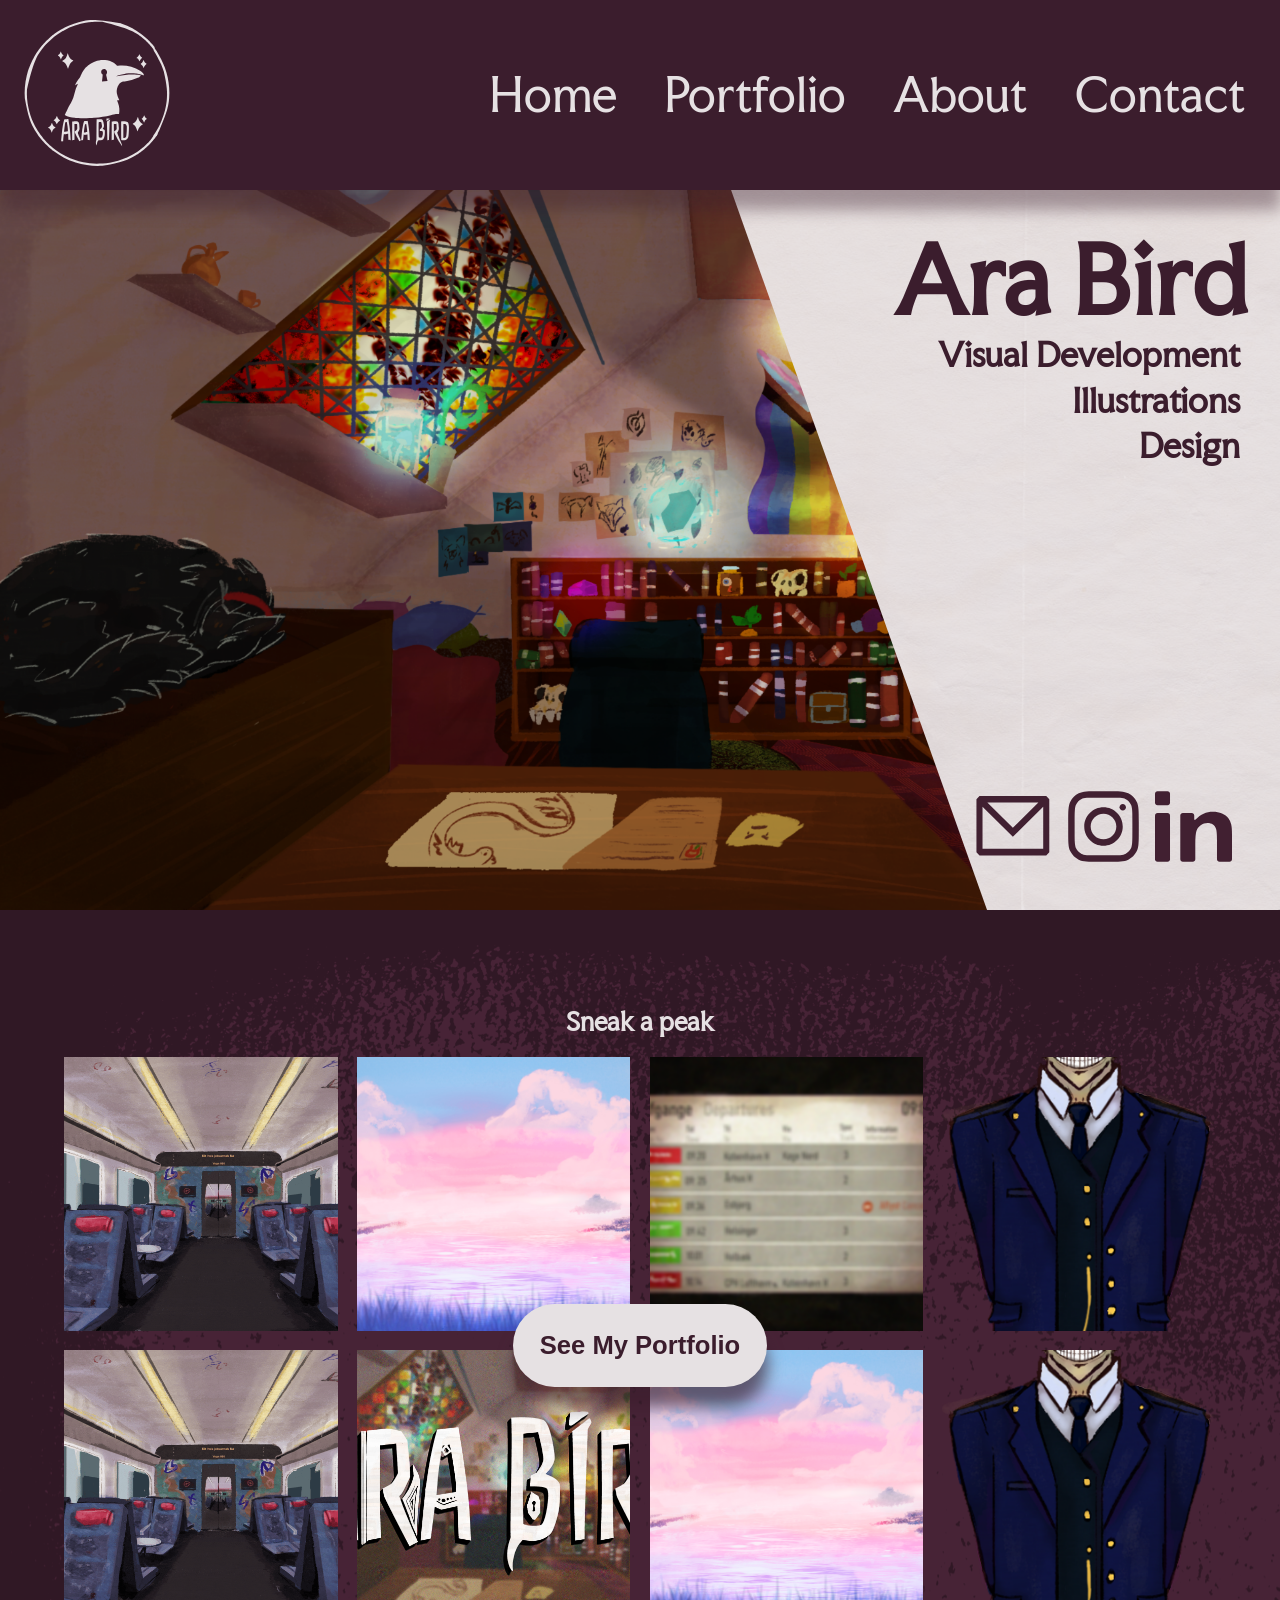
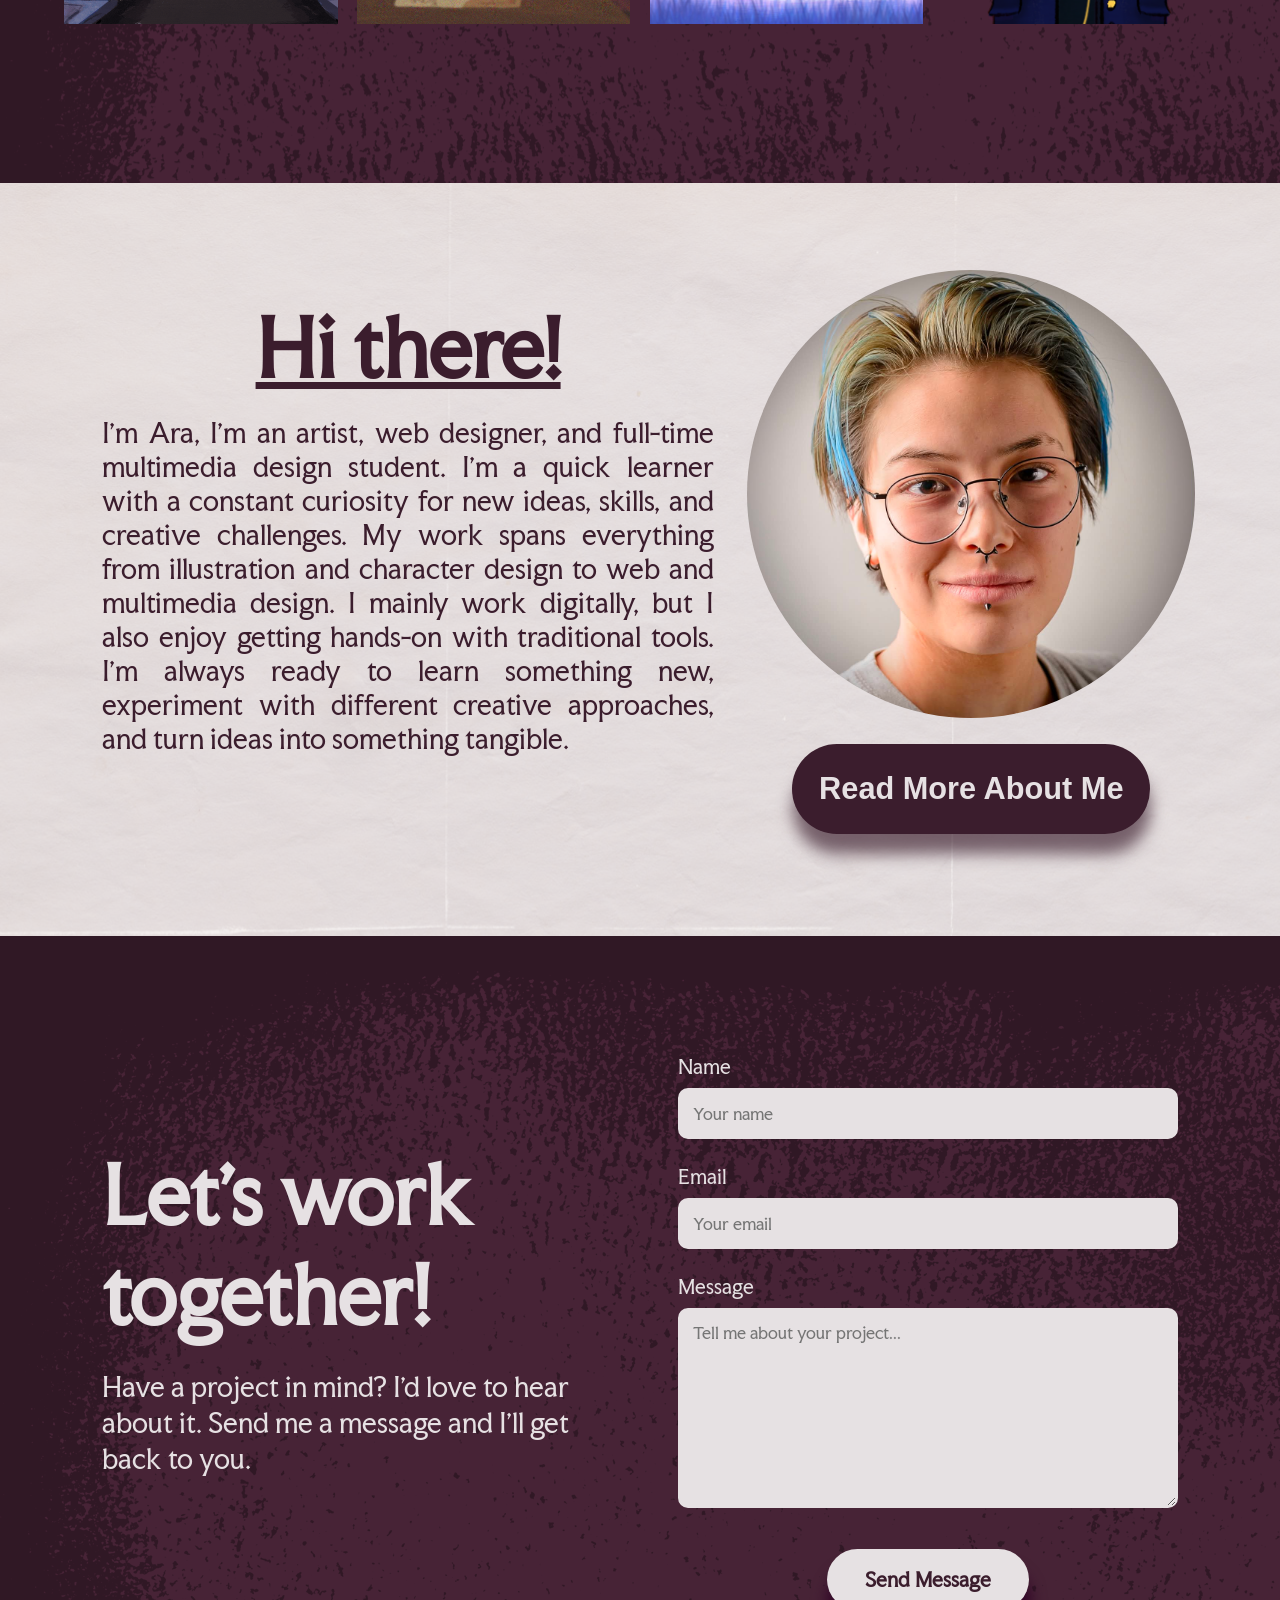
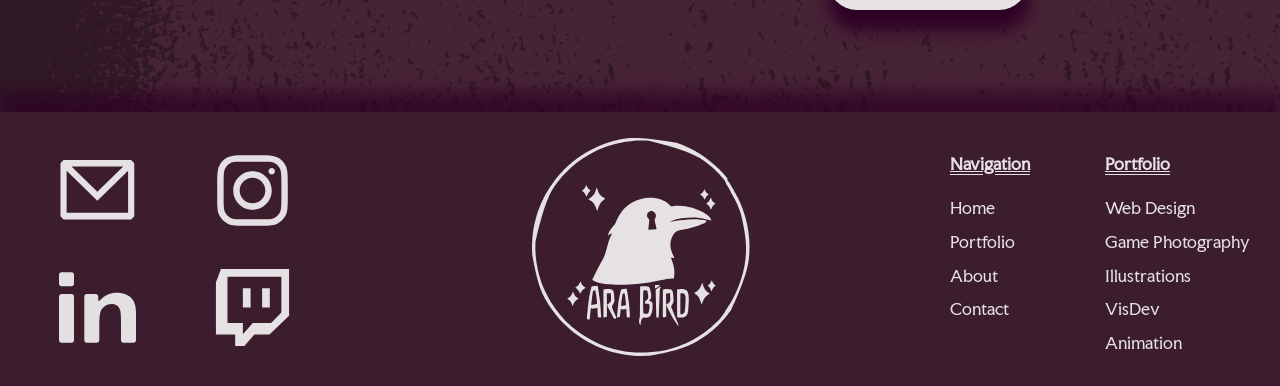
==== commit a26aa593: "missing portfolio pages, responsiveness and everything else" ====
--- a/index.html
+++ b/index.html
@@ -5,8 +5,8 @@
     <link rel="preconnect" href="https://fonts.googleapis.com">
     <link rel="preconnect" href="https://fonts.gstatic.com" crossorigin>
     <link href="https://fonts.googleapis.com/css2?family=Atkinson+Hyperlegible:ital,wght@0,400;0,700;1,400;1,700&family=Faculty+Glyphic&display=swap" rel="stylesheet">
-    <link rel="stylesheet" href="index2.css">
-    <link rel="icon" type="image/svg" href="assets/round%20logo.svg">
+    <link rel="stylesheet" href="style.css">
+    <link rel="icon" type="image/svg" href="assets/round-logo.svg">
     <meta name="viewport" content="width=device-width, initial-scale=1.0">
     <title>Ara Bird</title>
 
@@ -14,7 +14,7 @@
 <body>
     <header>
         <nav>
-            <a class="logo" href="index.html"><img src="assets/round logo.svg" alt="differently coloured shapes (a yellow triangle, a red circle and a blue rectangle."></a>
+            <a class="logo" href="index.html"><img src="assets/round-logo.svg" alt="differently coloured shapes (a yellow triangle, a red circle and a blue rectangle."></a>
 
             <ul class="navlinks">
                 <li><a href="index.html">Home</a></li>
@@ -25,6 +25,7 @@
                         <ul class="dropdown-menu">
                             <li><a href="portfolio.html">Full Portfolio</a></li>
                             <li><a href="web.html">Web Design</a></li>
+                            <li><a href="gamephoto.html"> Game Photography</a></li>
                             <li><a href="illu.html">Illustrations</a></li>
                             <li><a href="visdev.html">Visual Development</a></li>
                             <li><a href="anime.html">Animation</a></li>
@@ -42,7 +43,7 @@
     <main>
         <section class="hero">
             <div class="herocardimage">
-                <img src="assets/hero art.png">
+                <img src="assets/hero-art.png">
             </div>
             <div class="herocardtext">
                 <h1>Ara Bird</h1>
@@ -51,9 +52,9 @@
                 <h3>Design</h3>
             </div>
             <div class="herocontact">
-                <div class="mail"> <a href="mailto:arabird.ttv@gmail.com" target="_blank"> <img src="assets/email%20dark.svg" alt="" height="60vh"></a></div>
-                <div class="mail"> <a href="https://www.instagram.com/_ara_like_the_portfolio_/" target="_blank"> <img src="assets/instagram%20dark.svg" alt="" height="60vh"> </a> </div>
-                <div class="mail"> <a href="https://www.linkedin.com/in/ara-helena-sophie-zimling-westh-529933236/" target="_blank"> <img src="assets/linkedin%20dark.svg" alt="" height="58vh"> </a> </div>
+                <div class="mail"> <a href="mailto:arabird.ttv@gmail.com" target="_blank"> <img src="assets/email-dark.svg" alt="" height="60vh"></a></div>
+                <div class="mail"> <a href="https://www.instagram.com/_ara_like_the_portfolio_/" target="_blank"> <img src="assets/instagram-dark.svg" alt="" height="60vh"> </a> </div>
+                <div class="mail"> <a href="https://www.linkedin.com/in/ara-helena-sophie-zimling-westh-529933236/" target="_blank"> <img src="assets/linkedin-dark.svg" alt="" height="58vh"> </a> </div>
             </div>
         </section>
 
@@ -61,14 +62,14 @@
         <section class="peekportfolio">
             <h1>Sneak a peak</h1>
             <div class="photogrid">
-                <div class="sneakportfolio"> <img src="portfolio/anime/basis tog.gif"> </div>
-                <div class="sneakportfolio"> <img src="portfolio/illustration/trans flag v3.png"> </div>
+                <div class="sneakportfolio"> <img src="portfolio/anime/basis-tog.gif"> </div>
+                <div class="sneakportfolio"> <img src="portfolio/illustration/trans-flag-v3.png"> </div>
                 <div class="sneakportfolio"> <img src="portfolio/visdev/credit.png"> </div>
-                <div class="sneakportfolio byebyemb"> <img src="portfolio/visdev/KONTROLØR ALM.png"> </div>
-                <div class="sneakportfolio"> <img src="portfolio/anime/basis tog.gif"> </div>
-                <div class="sneakportfolio"> <img src="portfolio/webdes/seijo pr.png"> </div>
-                <div class="sneakportfolio"> <img src="portfolio/illustration/trans flag v3.png"> </div>
-                <div class="sneakportfolio byebyemb"> <img src="portfolio/visdev/KONTROLØR ALM.png"> </div>
+                <div class="sneakportfolio byebyemb"> <img src="portfolio/visdev/KONTROLØR-ALM.png"> </div>
+                <div class="sneakportfolio"> <img src="portfolio/anime/basis-tog.gif"> </div>
+                <div class="sneakportfolio"> <img src="portfolio/webdes/seijo-pr.png"> </div>
+                <div class="sneakportfolio"> <img src="portfolio/illustration/trans-flag-v3.png"> </div>
+                <div class="sneakportfolio byebyemb"> <img src="portfolio/visdev/KONTROLØR-ALM.png"> </div>
             </div>
 
             <button onclick="window.open('portfolio.html', '_self')" class="seemore">See My Portfolio</button>
@@ -78,10 +79,10 @@
         <section class="shortabout">
             <aside class="leftaboutmain">
                <h1> Hi there!</h1>
-                <p class="shortleftabout"> I’m Ara, professionally known as Ara Bird — an artist, web designer, and full-time
+                <p class="shortleftabout"> I’m Ara, I'm an artist, web designer, and full-time
                     multimedia design student. I’m a quick learner with a constant curiosity for new ideas, skills, and creative
                     challenges. My work spans everything from illustration and character design to web and multimedia design.
-                    I mainly work digitally, but I also enjoy getting hands-on with traditional tools. I’m always looking to
+                    I mainly work digitally, but I also enjoy getting hands-on with traditional tools. I’m always ready to
                     learn something new, experiment with different creative approaches, and turn ideas into something tangible.</p>
             </aside>
             <aside class="rightaboutmain">
@@ -165,7 +166,7 @@
             <div class="mail"> <a href="https://www.twitch.tv/aralikethebird" target="_blank"> <img src="assets/twitch.svg" alt="" height="60vh"></a></div>
         </div>
         <div class="middle">
-            <a href="index.html"> <img src="assets/round logo.svg" class="logo"> </a>
+            <a href="index.html"> <img src="assets/round-logo.svg" class="logo"> </a>
         </div>
         <div class="left">
             <div class="footercolumn">
@@ -179,6 +180,7 @@
             <div class="footercolumn">
                 <h4>Portfolio</h4>
             <a href="web.html">Web Design</a>
+            <a href="gamephoto.html"> Game Photography</a>
             <a href="illu.html">Illustrations</a>
             <a href="visdev.html">VisDev</a>
             <a href="anime.html">Animation</a>
@@ -186,6 +188,7 @@
         </div>
 
     </footer>
+
     <script src="js.js"></script>
 </body>
 </html>
--- a/style.css
+++ b/style.css
@@ -0,0 +1,1497 @@
+/* GENERAL*/
+:root {
+    --dark: rgba(59, 29, 45);
+    --light: rgba(230, 225, 227);
+    --gold: #d9a25f;
+}
+
+* {
+    box-sizing: border-box;
+}
+html {
+    font-size: 16px;
+}
+body {
+    font-family: "Faculty Glyphic";
+    margin: 0;
+
+    background-image: url("assets/texture2.jpg");
+    background-size: cover;
+    background-blend-mode: soft-light;
+    background-color: rgba(230, 225, 227);
+}
+
+    /* GENERAL LINKS */
+    a {
+        color: rgb(230, 225, 227);
+
+        transition:
+                transform 0.4s ease,
+                color 0.4s ease;
+    }
+    a:hover {
+        color: rgba(217, 162, 95);
+
+        transform: scale(0.90);
+    }
+    a:active {
+        color: rgba(70, 137, 139);
+    }
+
+/* NAVIGATION */
+nav {
+    background-color: rgba(59, 29, 45);
+
+    display: flex;
+    justify-content: space-between;
+    align-items: center;
+
+    padding: 1rem 1.25rem;
+
+    position: relative;
+    z-index: 100;
+
+    filter: drop-shadow(1px 20px 8px rgba(59, 29, 45, 0.4));
+}
+
+/* LOGO */
+.logo img {
+    transition: transform 0.6s ease;
+
+    height: clamp(80px, 12vw, 180px);
+    width: auto;
+}
+.logo img:hover {
+    transform: scale(0.85);
+}
+
+
+/* NAV LINKS */
+.navlinks {
+    list-style: none;
+
+    display: flex;
+    justify-content: center;
+
+    gap: clamp(1rem, 2.5vw, 2.5rem);
+}
+.navlinks a {
+    color: rgba(230, 225, 227);
+
+    text-decoration: none;
+
+    font-size: clamp(1.5rem, 3.5vw, 3.5rem);
+
+    display: inline-block;
+
+    transition: transform 0.6s ease;
+
+    margin-right: clamp(0.5rem, 1.2vw, 1.5rem);
+}
+.navlinks a:hover {
+    transform: scale(0.85);
+    color: rgba(217, 162, 95);
+}
+
+
+/* Dropdown */
+.navlinks .dropdown {
+    position: relative;
+}
+.navlinks .dropdown-menu {
+    position: absolute;
+
+    top: 100%;
+    left: 0;
+
+    width: clamp(220px, 20vw, 300px);
+
+    background-color: rgba(59, 29, 45);
+
+    padding: 0.625rem 0;
+    margin: 0;
+
+    list-style: none;
+}
+.navlinks .dropdown-menu li {
+    display: block;
+    margin: 0;
+}
+.navlinks .dropdown-menu a {
+    display: block;
+
+    font-size: clamp(1rem, 1.5vw, 1.5625rem);
+
+    margin: 0;
+
+    padding: 0.625rem 1.25rem;
+}
+.dropdown summary {
+    color: rgba(230, 225, 227);
+
+    font-size: clamp(1.5rem, 3.5vw, 3.5rem);
+
+    cursor: pointer;
+    list-style: none;
+
+    transition: transform 0.6s ease;
+
+    margin-right: clamp(0.5rem, 1.2vw, 1.5rem);
+}
+.dropdown summary:hover {
+    transform: scale(0.85);
+    color: rgba(217, 162, 95);
+}
+
+/* BURGER TOGGLE */
+.burgertoggle {
+    display: none;
+
+    font-size: clamp(1.5rem, 4vw, 2rem);
+
+    color: rgba(230, 225, 227);
+
+    cursor: pointer;
+}
+
+/* FOOTER */
+footer {
+    padding: 1.25rem;
+
+    background: rgba(59, 29, 45);
+
+    color: #380f00;
+
+    display: grid;
+    grid-template-columns: 1fr 2fr 1fr;
+
+    overflow: auto;
+
+    filter: drop-shadow(
+            1px -20px 8px rgba(46, -17, 37, 0.7)
+    );
+}
+
+/* FOOTER RIGHT */
+.right {
+    display: grid;
+
+    grid-template-columns: 1fr 1fr;
+
+    justify-content: center;
+    align-items: center;
+}
+.mail img {
+    transition: transform 0.6s ease;
+
+    height: clamp(40px, 6vw, 100px);
+
+    display: flex;
+}
+.mail img:hover {
+    transform: scale(0.85);
+}
+.mail a {
+    display: flex;
+    justify-content: center;
+}
+
+
+/* FOOTER LEFT */
+.left {
+    display: grid;
+
+    grid-template-columns: 1fr 1fr;
+}
+.footercolumn {
+    display: flex;
+
+    flex-direction: column;
+
+    gap: clamp(0.5rem, 1vw, 1.25rem);
+}
+.footercolumn a {
+    text-decoration: none;
+}
+.footercolumn h4 {
+    color: rgba(230, 225, 227);
+
+    margin-bottom: 0.625rem;
+
+    text-decoration: underline;
+    text-decoration-style: double;
+}
+
+
+/* FOOTER MIDDLE */
+.middle {
+    width: auto;
+
+    display: flex;
+
+    justify-content: center;
+    align-items: center;
+}
+.middle img {
+    height: clamp(100px, 18vw, 250px);
+
+    width: auto;
+
+    transition: transform 0.6s ease;
+}
+.middle img:hover {
+    transform: scale(0.85);
+}
+
+/*HOME PAGE*/
+/* HERO */
+.hero {
+    position: relative;
+
+    height: 80vh;
+
+    min-height: 600px;
+    max-height: 900px;
+}
+
+    /* HERO IMAGE */
+    .herocardimage {
+        width: 100%;
+        height: 100%;
+    }
+    .herocardimage img {
+        width: 100%;
+        height: 100%;
+
+        object-fit: cover;
+    }
+
+    /* HERO TEXT */
+    .herocardtext {
+        display: flex;
+
+        flex-direction: column;
+
+        gap: clamp(1rem, 3vh, 3rem);
+
+        position: absolute;
+
+        text-align: right;
+
+        top: 0;
+        right: 0;
+
+        width: 55%;
+        height: 100%;
+
+        background-color: #E6E1E3FF;
+
+        color: rgba(59, 29, 45);
+
+        padding: clamp(2rem, 4vw, 4rem);
+
+        background-image: url("assets/texture2.jpg");
+
+        background-blend-mode: soft-light;
+
+        clip-path: polygon(
+                22% 0,
+                100% 0,
+                100% 100%,
+                62% 110%
+        );
+
+        z-index: 2;
+    }
+    .hero h1 {
+        font-size: clamp(3.5rem, 7vw, 9rem);
+        margin: -1.2rem;
+    }
+    .hero h3 {
+        font-size: clamp(1.5rem, 2.5vw, 3rem);
+        margin: -1.2rem;
+        padding: 0.5rem;
+    }
+
+
+    /* HERO CONTACT ICONS */
+    .herocontact {
+        display: flex;
+        justify-content: space-evenly;
+        position: absolute;
+        gap: 1.5vh;
+        z-index: 3;
+        right: 3rem;
+        bottom: 5vh;
+    }
+
+/* PEEK PORTFOLIO */
+.peekportfolio {
+    display: flex;
+
+    flex-direction: column;
+
+    align-items: center;
+
+    padding: clamp(2rem, 6vw, 6rem);
+
+    background-image: url("assets/texture1.png");
+
+    background-blend-mode: overlay;
+
+    background-color: rgba(59, 29, 45);
+
+    color: rgba(230, 225, 227);
+}
+
+    /* PORTFOLIO GRID */
+    .photogrid {
+        display: grid;
+
+        grid-template-columns:
+            repeat(4, minmax(0, 1fr));
+
+        width: min(90vw, 1200px);
+
+        gap: clamp(0.5rem, 1.5vw, 1.5rem);
+    }
+
+    /* PHOTOS */
+    .sneakportfolio {
+        width: 100%;
+        height: auto;
+
+        overflow: hidden;
+
+        aspect-ratio: 1 / 1;
+    }
+    .sneakportfolio img {
+        width: 100%;
+        height: 100%;
+
+        object-fit: cover;
+
+        transition: transform 0.4s ease;
+    }
+
+    /* SEE MORE */
+    .seemore {
+        position: relative;
+
+        bottom: clamp(
+                -6rem,
+                52vh,
+                20rem
+        );
+
+        color: rgba(59, 29, 45);
+
+        background-color: rgba(230, 225, 227);
+
+        font-size: clamp(
+                1rem,
+                2vw,
+                2rem
+        );
+
+        font-weight: bolder;
+
+        border-radius: 50px;
+
+        padding: clamp(
+                1rem,
+                3vh,
+                2rem
+        );
+
+        border: 0 solid rgba(230, 225, 227);
+
+        filter: drop-shadow(
+                1px 20px 8px rgba(59, 29, 45, 0.65)
+        );
+
+        transition: transform 0.4s ease;
+    }
+    .seemore:hover {
+        background: rgba(217, 162, 95);
+
+        transform: scale(0.90);
+    }
+
+/* SHORT ABOUT */
+.shortabout {
+    display: grid;
+
+    grid-template-columns:
+        minmax(0, 1fr)
+        minmax(0, 0.7fr);
+
+    background-image: url("assets/texture2.jpg");
+
+    background-blend-mode: overlay;
+
+    background-color: #E6E1E3FF;
+
+    justify-items: center;
+
+    color: rgba(59, 29, 45);
+
+    padding: clamp(
+            2rem,
+            6vw,
+            6rem
+    );
+
+    padding-top: clamp(
+            1rem,
+            1vw,
+            2rem
+    );
+}
+
+    /* RIGHT */
+    .profilephoto {
+        border-radius: 50%;
+
+        height: clamp(
+                200px,
+                35vw,
+                550px
+        );
+
+        width: auto;
+    }
+    .rightaboutmain {
+        padding: clamp(
+                0.5rem,
+                2vw,
+                2rem
+        );
+
+        display: flex;
+
+        flex-direction: column;
+
+        justify-content: center;
+        align-items: center;
+
+        margin-top: clamp(
+                1rem,
+                5vh,
+                5rem
+        );
+
+        gap: clamp(
+                0.75rem,
+                2vw,
+                2rem
+        );
+    }
+
+    /* LEFT */
+    .leftaboutmain {
+        padding: clamp(
+                0.5rem,
+                2vw,
+                2rem
+        );
+
+        display: flex;
+
+        flex-direction: column;
+
+        justify-content: center;
+        align-items: center;
+
+        margin-top: clamp(
+                1rem,
+                5vh,
+                5rem
+        );
+    }
+    .shortabout h1 {
+        font-size: clamp(
+                3rem,
+                6vw,
+                6rem
+        );
+
+        text-decoration-style: wavy;
+        text-decoration: underline;
+
+        margin: -1.5rem;
+    }
+    .shortabout p {
+        font-size: clamp(
+                1rem,
+                2vw,
+                2rem
+        );
+
+        text-align: justify;
+
+        padding-top: 1rem;
+    }
+
+    /* ABOUT BUTTON */
+    .seeabout {
+        color: rgba(230, 225, 227);
+
+        background-color: rgba(59, 29, 45);
+
+        font-size: clamp(
+                1rem,
+                2.4vw,
+                2.4rem
+        );
+
+        font-weight: bolder;
+
+        border-radius: 50px;
+
+        padding: clamp(
+                1rem,
+                3vh,
+                2rem
+        );
+
+        border: 0 solid rgba(230, 225, 227);
+
+        filter: drop-shadow(
+                1px 20px 8px rgba(59, 29, 45, 0.65)
+        );
+
+        transition: transform 0.4s ease;
+    }
+    .seeabout:hover {
+        background: rgba(217, 162, 95);
+
+        transform: scale(0.90);
+    }
+
+/* QUICK CONTACT */
+.quickcontact {
+    display: grid;
+
+    grid-template-columns:
+        minmax(0, 1fr)
+        minmax(0, 1fr);
+
+    gap: clamp(
+            2rem,
+            6vw,
+            6rem
+    );
+
+    padding:
+            clamp(3rem, 8vw, 8rem)
+            clamp(2rem, 8vw, 8rem);
+
+    background-image: url("assets/texture1.png");
+
+    background-blend-mode: overlay;
+
+    background-color: rgba(59, 29, 45);
+
+    color: rgba(230, 225, 227);
+}
+
+    /* CONTACT TEXT */
+    .contacttext {
+        display: flex;
+
+        flex-direction: column;
+
+        justify-content: center;
+    }
+    .contacttext h1 {
+        font-size: clamp(
+                3rem,
+                6vw,
+                6rem
+        );
+
+        margin: 0;
+    }
+    .contacttext p {
+        font-size: clamp(
+                1rem,
+                2vw,
+                2rem
+        );
+
+        line-height: 1.4;
+    }
+
+    /* CONTACT FORM */
+    .contactform {
+        display: flex;
+
+        flex-direction: column;
+
+        gap: clamp(
+                0.5rem,
+                1vh,
+                1rem
+        );
+    }
+    .contactform label {
+        font-size: clamp(
+                1rem,
+                1.5vw,
+                1.5rem
+        );
+
+        margin-top: 1rem;
+    }
+    .contactform input,
+    .contactform textarea {
+        font-family: inherit;
+
+        font-size: clamp(
+                1rem,
+                1.2vw,
+                1.2rem
+        );
+
+        padding: clamp(
+                0.75rem,
+                1vw,
+                1rem
+        );
+
+        border: 2px solid rgba(230, 225, 227);
+
+        border-radius: 10px;
+
+        background-color: rgba(230, 225, 227);
+
+        color: rgba(59, 29, 45);
+
+        outline: none;
+    }
+    .contactform textarea {
+        min-height: 200px;
+
+        resize: vertical;
+    }
+
+    /* CONTACT FORM FOCUS */
+    .contactform input:focus,
+    .contactform textarea:focus {
+        border-color: rgba(217, 162, 95);
+
+        box-shadow:
+                0 0 0 3px
+                rgba(217, 162, 95, 0.25);
+    }
+
+    /* CONTACT FORM BUTTON */
+    .contactform button {
+        align-self: center;
+
+        margin-top: 2rem;
+
+        padding:
+                clamp(0.75rem, 2vh, 1.5rem)
+                clamp(1.5rem, 3vw, 3rem);
+
+        border: none;
+
+        border-radius: 50px;
+
+        background-color: rgba(230, 225, 227);
+
+        color: rgba(59, 29, 45);
+
+        font-family: inherit;
+
+        font-size: clamp(
+                1rem,
+                1.5vw,
+                1.5rem
+        );
+
+        font-weight: bold;
+
+        cursor: pointer;
+
+        filter: drop-shadow(
+                1px 20px 8px rgba(46, -17, 37, 1)
+        );
+
+        transition:
+                transform 0.4s ease,
+                background-color 0.4s ease;
+    }
+    .contactform button:hover {
+        background-color: rgba(217, 162, 95);
+
+        transform: scale(0.90);
+    }
+
+/* DIVIDER */
+/* DOODLES */
+
+/* PORTFOLIO*/
+
+/* ABOUT */
+/*Content*/
+.layout{
+    display:grid;
+    grid-template-columns: 2fr 1fr;
+    padding: 10px;
+    gap: 10px;
+    min-height:100vh;
+    margin-right: 10px;
+}
+.left-column{
+    display: grid;
+    gap: 10px
+}
+.right-side{
+    display: flex;
+    flex-direction: column;
+    align-items: center;
+    justify-content: center;
+    padding: 10px;
+    text-align: justify;
+    margin-right: 23px;
+    margin: 5px;
+    padding-right: 1.5vh;
+}
+.card{
+    padding: 10px;
+    margin: 5px;
+    text-align: justify;
+    display: flex;
+    flex-direction: column;
+    align-items: center
+}
+.card h3{
+    margin-bottom: 10px;
+}
+.profile-image {
+    border-radius: 50%;
+    padding: 2px;
+    width: auto;
+    height:73vh;
+}
+.text h3{
+    font-size: 2rem;
+    text-align: center;
+    padding: 10px;
+}
+.text p{
+    font-size: 1rem;
+}
+.text.rightcolumn{
+    text-align: justify;
+}
+.text{
+    margin:4vh;
+    margin-bottom: 0;
+}
+.resume {
+    color: rgba(230, 225, 227);
+    background-color: rgba(59, 29, 45);
+    font-size: clamp(1rem,1.4vw,2.4rem);
+    font-weight: bolder;
+    border-radius: 50px;
+    padding: clamp(1rem, 2.4vh, 2rem);
+    border: 0 solid rgba(230, 225, 227);
+    filter: drop-shadow(1px 20px 8px rgba(59, 29, 45, 0.65));
+    transition: transform 0.4s ease;
+    margin-bottom: 3vh;
+}
+.resume:hover {
+    background: rgba(217, 162, 95);
+    transform: scale(0.90);
+}
+
+/* CONTACT */
+.contact {
+    display: grid;
+    grid-template-columns: 1fr 2fr;
+    align-items: center;
+    justify-items: center;
+    gap: clamp(2rem, 6vw,6rem);
+    padding:clamp(3rem, 1vw, 8rem) clamp(2rem, 8vw, 8rem);
+    background-image: url("assets/texture1.png");
+    background-blend-mode: overlay;
+    background-color: var(--light);
+    color: var(--dark);
+    grid-row-gap: 0;
+    grid-column-gap: 5vh;
+}
+
+/* CONTACT TEXT */
+.contactpagetext {
+    display: flex;
+    flex-direction: column;
+    justify-content: center;
+    grid-column: 2;
+}
+.contactpagetext h1 {
+    font-size: clamp(3rem, 4.5vw, 6rem);
+    margin: 0;
+}
+.contactpagetext p {
+    font-size: clamp(1rem, 1.3vw, 2rem);
+    line-height: 1.4;
+    margin: 0;
+    margin-top: 0.2rem;
+}
+
+/* CONTACT FORM */
+.contactformpage {
+    display: flex;
+    flex-direction: column;
+    gap: clamp(0.5rem, 1vh, 1rem);
+    grid-column: 2;
+}
+.contactformpage label {
+    font-size: clamp( 1rem, 1.5vw, 1.5rem );
+}
+.name{
+    margin-top: 1rem;
+}
+.contactformpage input,
+.contactformpage textarea {
+    font-family: inherit;
+    font-size: clamp(1rem, 1.2vw, 1.2rem);
+    padding: clamp(0.75rem, 1vw,1rem);
+    border: 2px solid rgba(230, 225, 227);
+    border-radius: 10px;
+    background-color: var(--gold);
+    color: var(--dark);
+    outline: none;
+}
+.contactformpage textarea {
+    min-height: 200px;
+    resize: vertical;
+}
+.contactformpage input::placeholder {
+    color: var(--dark);
+    filter: opacity(0.8);
+}
+
+.contactformpage textarea::placeholder {
+    color: var(--dark);
+    filter: opacity(0.8);
+}
+
+/* CONTACT FORM FOCUS */
+.contactformpage input:focus,
+.contactformpage textarea:focus {
+    border-color: rgba(217, 162, 95);
+    box-shadow: 0 0 0 3px rgba(217, 162, 95, 0.25);
+}
+
+/* CONTACT FORM BUTTON */
+.contactformpage button {
+    align-self: center;
+    padding:clamp(0.75rem, 1.3vh, 1.5rem) clamp(1.5rem, 3vw, 3rem);
+    border: none;
+    border-radius: 50px;
+    background-color: var(--gold);
+    color: var(--dark);
+    font-family: inherit;
+    font-size: clamp(1rem, 1.5vw, 1.5rem);
+    font-weight: bold;
+    cursor: pointer;
+    filter: drop-shadow(1px 20px 8px rgba(46, -17, 37, 0.5));
+    transition:transform 0.4s ease, background-color 0.4s ease;
+}
+.contactformpage button:hover {
+    background-color: rgba(217, 162, 95);
+    transform: scale(0.90);
+}
+
+/*DOODLE*/
+.doodlecontact {
+    display: grid;
+    grid-column: 1;
+    grid-row: 1 / 3;
+    justify-items: start;
+    justify-content: center;
+    align-content: center;
+    padding-right: 0.5vh;
+}
+.doodlecontact img{
+    height: 43vh;
+    width: auto;
+}
+
+/* RESPONSIVE */
+
+    /* MOBILE */
+    @media (max-width: 600px) {
+
+
+        /* -----------------------------------------------------
+           NAV
+           ----------------------------------------------------- */
+
+        nav {
+            padding: 0.625rem 0.9375rem;
+        }
+
+        .logo img {
+            height: 70px;
+        }
+
+        .navlinks {
+            display: none;
+
+            flex-direction: column;
+
+            gap: 1rem;
+
+            background-color: rgba(59, 29, 45);
+
+            position: absolute;
+
+            top: 100%;
+            left: 0;
+
+            width: 100%;
+
+            padding: 1.25rem;
+        }
+
+        .navlinks a {
+            font-size: 7vw;
+        }
+
+        .burgertoggle {
+            display: block;
+
+            font-size: 30px;
+        }
+
+        .navlinks.active {
+            display: flex;
+
+            flex-direction: column;
+
+            align-items: center;
+
+            margin-top: -1px;
+
+            width: 100%;
+        }
+
+
+        /* MOBILE DROPDOWN */
+
+        .navlinks {
+            flex-direction: column;
+
+            gap: 1rem;
+        }
+
+        .dropdown summary {
+            font-size: 7vw;
+
+            margin: 0;
+        }
+
+        .navlinks .dropdown-menu {
+            position: static;
+
+            width: 100%;
+
+            padding: 0;
+        }
+
+        .navlinks .dropdown-menu a {
+            font-size: 1rem;
+
+            padding:
+                    0.625rem
+                    1.25rem;
+        }
+
+
+        /* -----------------------------------------------------
+           HERO
+           ----------------------------------------------------- */
+
+        .hero {
+            height: auto;
+
+            min-height: 0;
+
+            display: flex;
+
+            flex-direction: column;
+        }
+
+        .herocardimage {
+            width: 100%;
+
+            height: 50vh;
+        }
+
+        .herocardimage img {
+            width: 100%;
+
+            height: 100%;
+
+            object-fit: cover;
+        }
+
+        .herocardtext {
+            position: relative;
+
+            width: 100%;
+
+            height: auto;
+
+            padding:
+                    1.625rem
+                    1.5625rem;
+
+            text-align: center;
+
+            background-clip: text;
+
+            clip-path: none;
+
+            gap: 15px;
+
+            padding-bottom: 1.5rem;
+        }
+
+        .hero h1 {
+            font-size: clamp(
+                    3rem,
+                    12vw,
+                    5rem
+            );
+        }
+
+        .hero h3 {
+            font-size: 3vw;
+
+            letter-spacing: 0.5vh;
+
+            margin: -14px;
+
+            padding: 0.5vh;
+
+            margin-top: 0;
+        }
+
+
+        /* HERO CONTACTS */
+
+        .herocontact {
+            position: relative;
+
+            right: auto;
+
+            bottom: auto;
+
+            justify-content: center;
+
+            padding: 0;
+
+            padding-bottom: 3vh;
+        }
+
+        .mail img {
+            height: 6vw;
+        }
+
+
+        /* -----------------------------------------------------
+           PORTFOLIO
+           ----------------------------------------------------- */
+
+        .photogrid {
+            grid-template-columns: 1fr 1fr;
+
+            grid-template-rows: auto;
+
+            width: 100%;
+
+            gap: 10px;
+        }
+
+        .byebyemb {
+            display: none;
+        }
+
+        .seemore {
+            position: relative;
+
+            bottom: 72vw;
+
+            font-size: 5vw;
+
+            padding:
+                    15px
+                    25px;
+        }
+
+        .peekportfolio h1 {
+            margin-top: -2vw;
+        }
+
+        .peekportfolio {
+            padding-bottom: 0;
+        }
+
+
+        /* -----------------------------------------------------
+           SHORT ABOUT
+           ----------------------------------------------------- */
+
+        .shortabout {
+            display: grid;
+
+            grid-template-columns: 1fr;
+
+            padding: 5vw;
+
+            padding-top: 7vw;
+
+            padding-bottom: 7vw;
+        }
+
+        .shortabout p {
+            font-size: 4vw;
+        }
+
+        .rightaboutmain {
+            display: contents;
+        }
+
+        .profilephoto {
+            order: 1;
+
+            height: 35vw;
+        }
+
+        .leftaboutmain {
+            order: 2;
+        }
+
+        .seeabout {
+            order: 3;
+        }
+
+
+        /* -----------------------------------------------------
+           QUICK CONTACT
+           ----------------------------------------------------- */
+
+        .quickcontact {
+            display: flex;
+
+            gap: 0;
+
+            padding:
+                    50px
+                    25px;
+
+            padding-bottom: 7vw;
+
+            flex-direction: column;
+        }
+
+        .contacttext h1 {
+            font-size: 9vw;
+        }
+
+        .contacttext p {
+            font-size: 4vw;
+
+            margin-top: 1vw;
+        }
+
+        .contactform label {
+            font-size: 3.5vw;
+        }
+
+        .contactform input,
+        .contactform textarea {
+            font-size: 16px;
+
+            padding: 14px;
+        }
+
+        .contactform button {
+            align-self: center;
+
+            font-size: 3.5vw;
+
+            padding:
+                    15px
+                    25px;
+
+            margin-top: 4vw;
+        }
+
+
+        /* -----------------------------------------------------
+           FOOTER
+           ----------------------------------------------------- */
+
+        footer {
+            grid-template-columns: 1fr;
+
+            gap: 40px;
+
+            padding:
+                    40px
+                    25px;
+        }
+
+        .middle img {
+            height: 120px;
+        }
+
+        .footercolumn a {
+            font-size: 16px;
+        }
+
+        .footercolumn h4 {
+            font-size: 20px;
+        }
+
+        .mail img {
+            height: 9vw;
+        }
+
+        .right {
+            order: 2;
+
+            display: flex;
+
+            gap: 10vw;
+        }
+
+        .middle {
+            order: 1;
+        }
+
+        .left {
+            order: 3;
+
+            display: grid;
+
+            justify-items: center;
+        }
+    }
+
+    /* TABLET AND UP */
+    @media (min-width: 601px) and (max-width: 900px) {
+        .navlinks {
+            gap: 1rem;
+        }
+        .navlinks a,
+        .dropdown summary {
+            font-size: clamp(
+                    1.5rem,
+                    4vw,
+                    2.5rem
+            );
+        }
+        .hero {
+            height: auto;
+
+            min-height: 0;
+
+            display: flex;
+
+            flex-direction: column;
+        }
+        .herocardimage {
+            width: 100%;
+
+            height: 50vh;
+        }
+        .herocardimage img {
+            width: 100%;
+
+            height: 100%;
+
+            object-fit: cover;
+        }
+        .herocardtext {
+            position: relative;
+
+            width: 100%;
+
+            height: auto;
+
+            padding:
+                    1.625rem
+                    1.5625rem;
+
+            text-align: center;
+
+            background-clip: text;
+
+            clip-path: none;
+
+            gap: 15px;
+
+            padding-bottom: 1.5rem;
+        }
+        .hero h1 {
+            font-size: clamp(
+                    3rem,
+                    12vw,
+                    5rem
+            );
+        }
+        .hero h3 {
+            font-size: 3vw;
+
+            letter-spacing: 0.5vh;
+
+            margin: -14px;
+
+            padding: 0.5vh;
+
+            margin-top: 0;
+        }
+
+
+        /* HERO */
+
+        .herocontact {
+            position: relative;
+
+            right: auto;
+
+            bottom: auto;
+
+            justify-content: center;
+
+            padding: 0;
+
+            padding-bottom: 3vh;
+        }
+        .mail img {
+            height: 6vw;
+        }
+        .photogrid {
+            grid-template-columns: repeat(2, 1fr);
+
+            width: min(90vw, 700px);
+        }
+        .seemore{
+            position: relative;
+            color: rgba(59, 29, 45);
+            background-color: rgba(230, 225, 227);
+            font-size: clamp(1rem, 5vw, 2rem);
+            font-weight: bolder;
+            border-radius: 50px;
+            padding: clamp(1rem, 3vh, 2rem);
+            border: 0 solid rgba(230, 225, 227);
+            filter: drop-shadow(1px 20px 8px rgba(59, 29, 45, 0.65));
+            transition: transform 0.4s ease;
+            bottom: 46rem;
+        }
+        .shortabout {
+            grid-template-columns:
+                1fr
+                0.8fr;
+        }
+        .quickcontact {
+            gap: 3rem;
+
+            padding:
+                    5rem
+                    5vw;
+        }
+        footer {
+            grid-template-columns:
+                1fr
+                1fr
+                1fr;
+        }
+    }
+    @media (min-width: 900px) and (max-width: 1050px){
+        .hero {
+            height: auto;
+
+            min-height: 0;
+
+            display: flex;
+
+            flex-direction: column;
+        }
+        .herocardimage {
+            width: 100%;
+
+            height: 50vh;
+        }
+        .herocardimage img {
+            width: 100%;
+
+            height: 100%;
+
+            object-fit: cover;
+        }
+        .herocardtext {
+            position: relative;
+
+            width: 100%;
+
+            height: auto;
+
+            padding:
+                    1.625rem
+                    1.5625rem;
+
+            text-align: center;
+
+            background-clip: text;
+
+            clip-path: none;
+
+            gap: 15px;
+
+            padding-bottom: 1.5rem;
+        }
+        .hero h1 {
+            font-size: clamp(
+                    3rem,
+                    12vw,
+                    5rem
+            );
+        }
+        .hero h3 {
+            font-size: 3vw;
+
+            letter-spacing: 0.5vh;
+
+            margin: -14px;
+
+            padding: 0.5vh;
+
+            margin-top: 0;
+        }
+
+
+        /* HERO CONTACTS */
+
+        .herocontact {
+            position: relative;
+            right: auto;
+            bottom: auto;
+            justify-content: center;
+            padding: 0;
+            padding-bottom: 3vh;
+        }
+
+        .mail img {
+            height: 6vw;
+        }
+    }
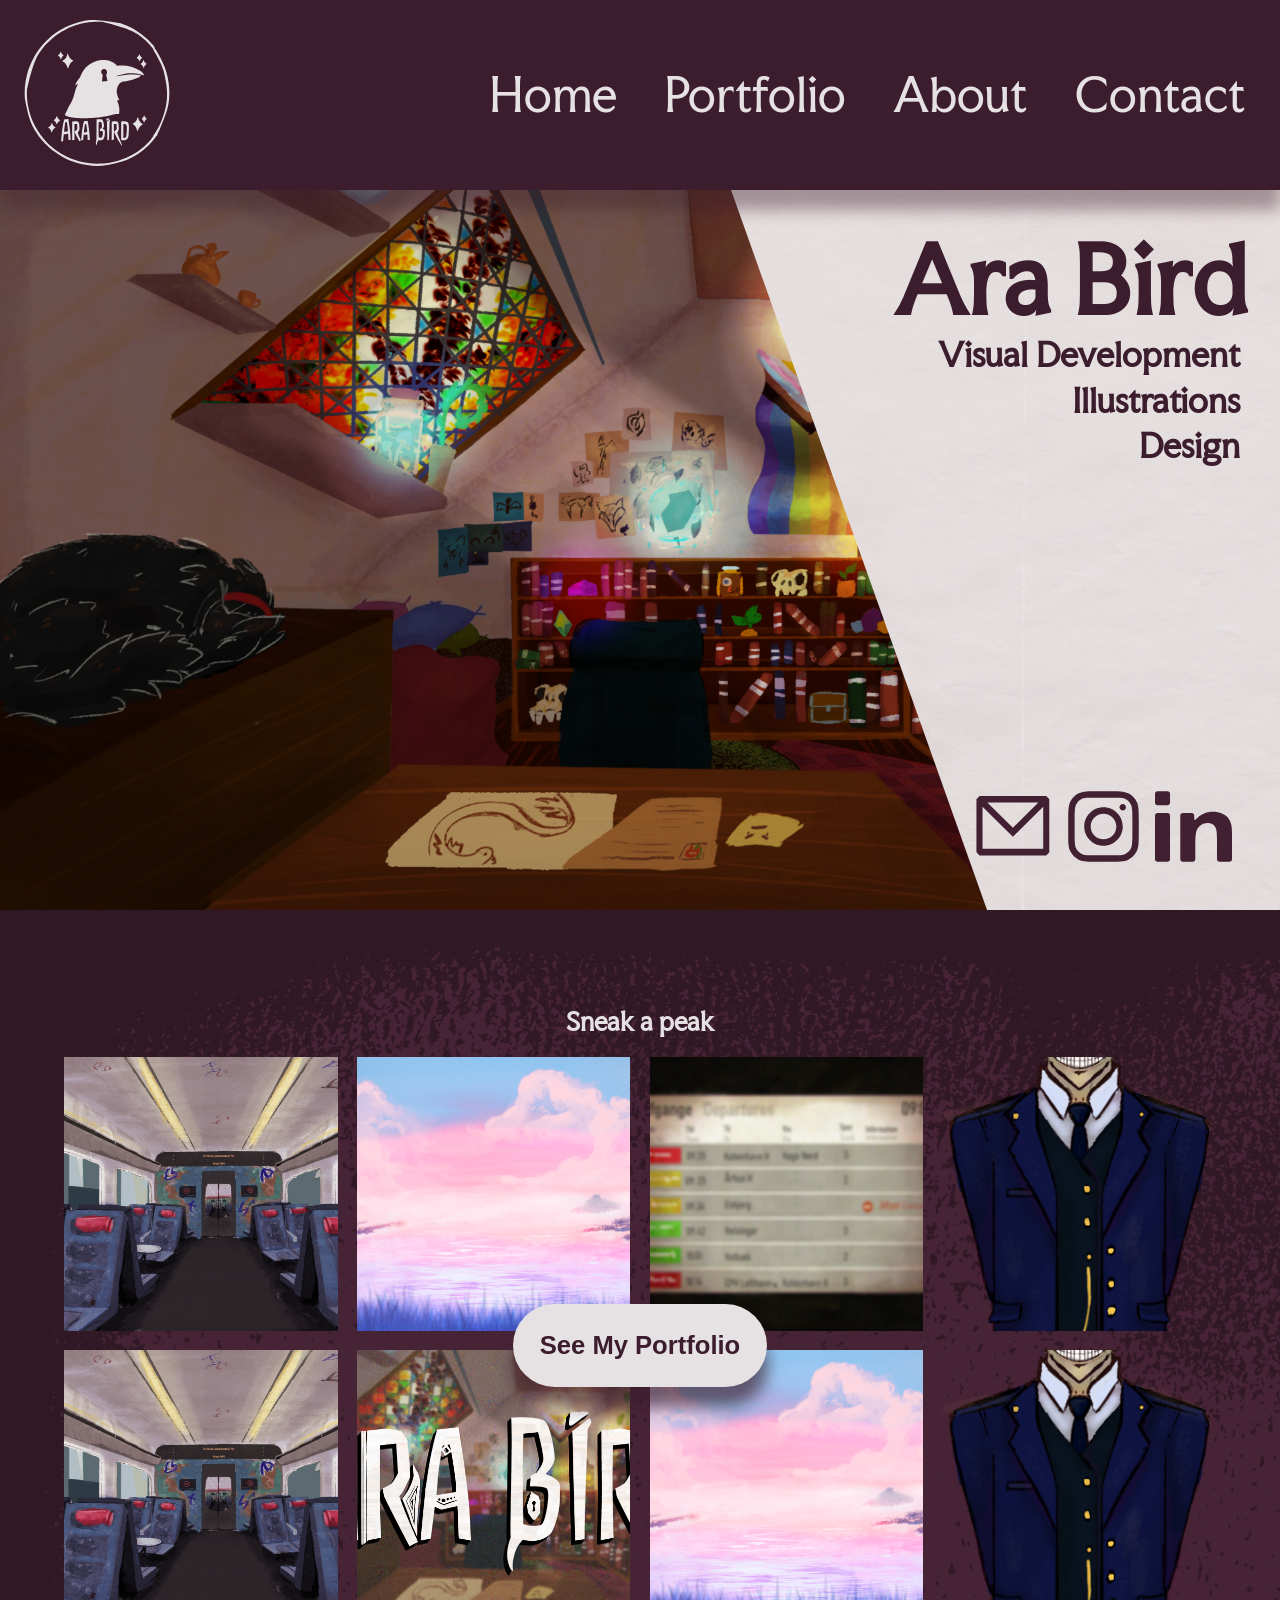
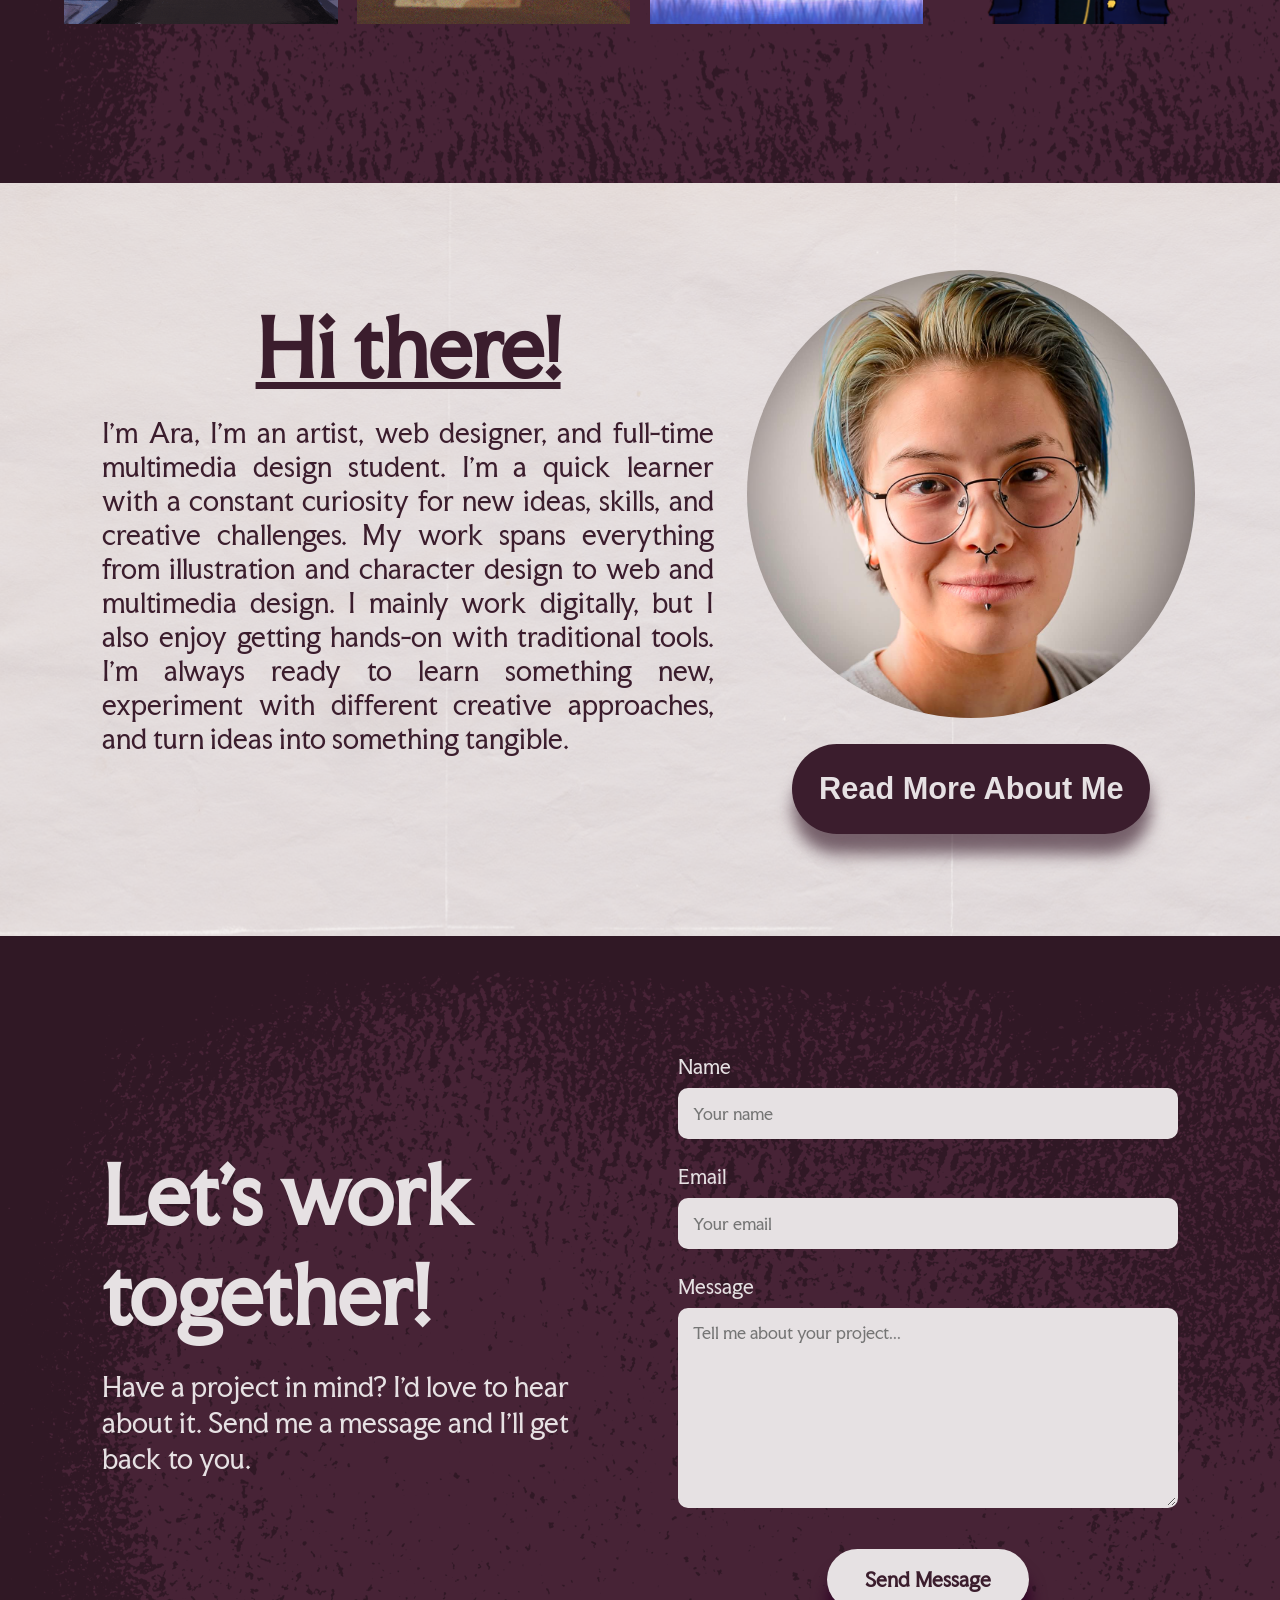
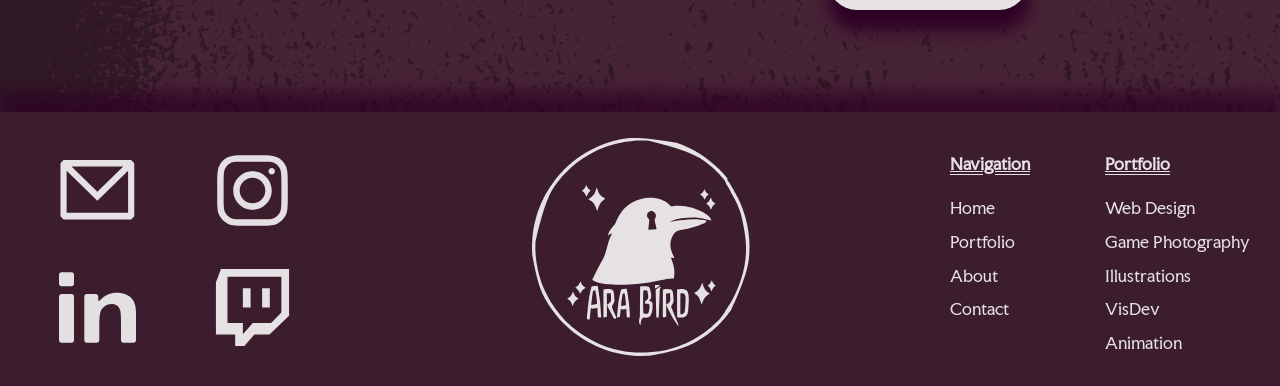
==== commit c54e9790: "missing: full portfolio carousel, illustration, vis dev. photography and animation + changing placeh" ====
--- a/index.html
+++ b/index.html
@@ -25,10 +25,10 @@
                         <ul class="dropdown-menu">
                             <li><a href="portfolio.html">Full Portfolio</a></li>
                             <li><a href="web.html">Web Design</a></li>
+                            <li><a href="illu.html">Illustrations</a></li>
+                            <li><a href="anime.html">Animation</a></li>
+                            <li><a href="visdev.html">Visual Development</a></li>
                             <li><a href="gamephoto.html"> Game Photography</a></li>
-                            <li><a href="illu.html">Illustrations</a></li>
-                            <li><a href="visdev.html">Visual Development</a></li>
-                            <li><a href="anime.html">Animation</a></li>
                         </ul>
                     </details>
                 </li>
@@ -67,7 +67,7 @@
                 <div class="sneakportfolio"> <img src="portfolio/visdev/credit.png"> </div>
                 <div class="sneakportfolio byebyemb"> <img src="portfolio/visdev/KONTROLØR-ALM.png"> </div>
                 <div class="sneakportfolio"> <img src="portfolio/anime/basis-tog.gif"> </div>
-                <div class="sneakportfolio"> <img src="portfolio/webdes/seijo-pr.png"> </div>
+                <div class="sneakportfolio"> <img src="portfolio/illustration/seijo-pr.png"> </div>
                 <div class="sneakportfolio"> <img src="portfolio/illustration/trans-flag-v3.png"> </div>
                 <div class="sneakportfolio byebyemb"> <img src="portfolio/visdev/KONTROLØR-ALM.png"> </div>
             </div>
--- a/style.css
+++ b/style.css
@@ -328,19 +328,12 @@
 /* PEEK PORTFOLIO */
 .peekportfolio {
     display: flex;
-
     flex-direction: column;
-
     align-items: center;
-
     padding: clamp(2rem, 6vw, 6rem);
-
     background-image: url("assets/texture1.png");
-
     background-blend-mode: overlay;
-
     background-color: rgba(59, 29, 45);
-
     color: rgba(230, 225, 227);
 }
 
@@ -378,37 +371,25 @@
     .seemore {
         position: relative;
 
-        bottom: clamp(
-                -6rem,
-                52vh,
-                20rem
+        bottom: clamp(-6rem, 52vh, 20rem
         );
 
         color: rgba(59, 29, 45);
 
         background-color: rgba(230, 225, 227);
 
-        font-size: clamp(
-                1rem,
-                2vw,
-                2rem
+        font-size: clamp(1rem, 2vw, 2rem
         );
 
         font-weight: bolder;
 
         border-radius: 50px;
 
-        padding: clamp(
-                1rem,
-                3vh,
-                2rem
-        );
+        padding: clamp(1rem, 3vh, 2rem);
 
         border: 0 solid rgba(230, 225, 227);
 
-        filter: drop-shadow(
-                1px 20px 8px rgba(59, 29, 45, 0.65)
-        );
+        filter: drop-shadow(1px 20px 8px rgba(59, 29, 45, 0.65));
 
         transition: transform 0.4s ease;
     }
@@ -421,44 +402,20 @@
 /* SHORT ABOUT */
 .shortabout {
     display: grid;
-
-    grid-template-columns:
-        minmax(0, 1fr)
-        minmax(0, 0.7fr);
-
+    grid-template-columns: minmax(0, 1fr) minmax(0, 0.7fr);
     background-image: url("assets/texture2.jpg");
-
     background-blend-mode: overlay;
-
     background-color: #E6E1E3FF;
-
     justify-items: center;
-
     color: rgba(59, 29, 45);
-
-    padding: clamp(
-            2rem,
-            6vw,
-            6rem
-    );
-
-    padding-top: clamp(
-            1rem,
-            1vw,
-            2rem
-    );
+    padding: clamp(2rem, 6vw, 6rem);
+    padding-top: clamp( 1rem, 1vw, 2rem);
 }
 
     /* RIGHT */
     .profilephoto {
         border-radius: 50%;
-
-        height: clamp(
-                200px,
-                35vw,
-                550px
-        );
-
+        height: clamp(200px,35vw, 550px);
         width: auto;
     }
     .rightaboutmain {
@@ -697,36 +654,18 @@
                 clamp(1.5rem, 3vw, 3rem);
 
         border: none;
-
         border-radius: 50px;
-
-        background-color: rgba(230, 225, 227);
-
-        color: rgba(59, 29, 45);
-
+        background-color: var(--light);
+        color: var(--dark);
         font-family: inherit;
-
-        font-size: clamp(
-                1rem,
-                1.5vw,
-                1.5rem
-        );
-
+        font-size: clamp(1rem,1.5vw,1.5rem);
         font-weight: bold;
-
         cursor: pointer;
-
-        filter: drop-shadow(
-                1px 20px 8px rgba(46, -17, 37, 1)
-        );
-
-        transition:
-                transform 0.4s ease,
-                background-color 0.4s ease;
+        filter: drop-shadow(1px 20px 8px rgba(46, -17, 37, 1));
+        transition:transform 0.4s ease, background-color 0.4s ease;
     }
     .contactform button:hover {
         background-color: rgba(217, 162, 95);
-
         transform: scale(0.90);
     }
 
@@ -734,6 +673,192 @@
 /* DOODLES */
 
 /* PORTFOLIO*/
+    /*webdev*/
+        /* SEMESTER */
+        .semester {
+            margin-bottom: 35px;
+            padding: 4vh;
+            margin-left: 7vh;
+            margin-right: 7vh;
+        }
+        .semester h2 {
+            margin-bottom: 45px;
+            font-size: 45px;
+            text-decoration: underline;
+            display: flex;
+            justify-content: center;
+        }
+
+        /* PROJECT GRID */
+        .project-grid {
+            display: grid;
+
+            grid-template-columns: repeat(4, 1fr);
+
+            gap: 5vh;
+        }
+
+        /* PROJECT CARD */
+        .project-card {
+            background: var(--light);
+
+            padding: 8px;
+
+            cursor: pointer;
+
+            transition: transform 0.2s ease;
+        }
+        .project-card:hover {
+            transform: scale(0.90);
+        }
+
+        /* PROJECT PREVIEW IMAGE */
+        .project-card img {
+            width: 100%;
+            height: 150px;
+
+            object-fit: cover;
+
+            display: block;
+        }
+
+        /* PROJECT TITLE */
+        .project-card h3 {
+            margin: 8px 0 5px;
+            color: var(--dark);
+            font-size: 15px;
+            letter-spacing: 2px;
+        }
+
+        /* PROJECT DESCRIPTION */
+        .project-card p {
+            margin: 0;
+            color: var(--dark);
+            font-size: 11px;
+            line-height: 1.5;
+        }
+
+        /* MODAL */
+        .modal {
+            display: none;
+
+            position: fixed;
+
+            inset: 0;
+
+            background: rgba(21, 11, 9, 0.68);
+
+            z-index: 1000;
+        }
+
+        /* MODAL TITLE */
+        .modal-title {
+            position: absolute;
+            top: 45px;
+            left: 50%;
+            transform: translateX(-50%);
+            color: var(--light);
+            font-size: 28px;
+            font-weight: bold;
+            letter-spacing: 2px;
+            white-space: nowrap;
+        }
+
+        /* WHITE MODAL WINDOW */
+        .modal-window {
+            position: absolute;
+            width: 89%;
+            height: 79%;
+            background: var(--light);
+            left: 50%;
+            top: 52%;
+            transform: translate(-50%, -50%);
+        }
+
+        /* CLOSE BUTTON */
+        .close-button {
+            position: absolute;
+            right: -15px;
+            top: -15px;
+            width: 30px;
+            height: 30px;
+            border-radius: 50%;
+            background: white;
+            border: none;
+            font-size: 25px;
+            cursor: pointer;
+            z-index: 2;
+        }
+
+        /* WEBSITE */
+        .website-frame {
+            width: 100%;
+            height: 100%;
+            zoom: 0.6;
+
+            border: none;
+        }
+
+    /*full portfolio*/
+        .portgrid{
+            display: grid;
+            grid-template-columns:repeat(4, minmax(0, 1fr));
+            width: min(90vw, 1200px);
+            height: 40vh;
+            gap: clamp(0rem, 1.5vw, 7.5rem);
+            row-gap: 0.5vw;
+        }
+        .fullportfolio {
+            width: 100%;
+            height: 90%;
+            overflow: hidden;
+            aspect-ratio: 1 / 1;
+        }
+        .fullportfolio img {
+            width: 100%;
+            height: 100%;
+            object-fit: cover;
+            transition: transform 0.4s ease;
+        }
+
+        /* SEE MORE */
+        .portseemore {
+            position: relative;
+            bottom: clamp(-6rem, 52vh, 1rem);
+            color: var(--light);
+            background-color: var(--dark);
+            font-size: clamp(1rem, 2vw, 2rem);
+            font-weight: bolder;
+            border-radius: 50px;
+            padding: clamp(1rem, 3vh, 2rem);
+            border: 0 solid rgba(230, 225, 227);
+            filter: drop-shadow(1px 20px 8px rgba(59, 29, 45, 0.65));
+            transition: transform 0.4s ease;
+            margin: 4vh;
+            margin-bottom: -3vh;
+        }
+        .bot{
+            margin-bottom: 6vh;
+        }
+        .portseemore:hover {
+            background: rgba(217, 162, 95);
+            color: var(--dark);
+            transform: scale(0.90);
+        }
+        .category-port {
+            display: flex;
+            flex-direction: column;
+            align-items: center;
+        }
+
+        .video1{
+            width: 92vh;
+            height: 56vh;
+        }
+        .titleport{
+            margin-bottom: 5vh;
+            font-size: 3.5vw;
+        }
 
 /* ABOUT */
 /*Content*/
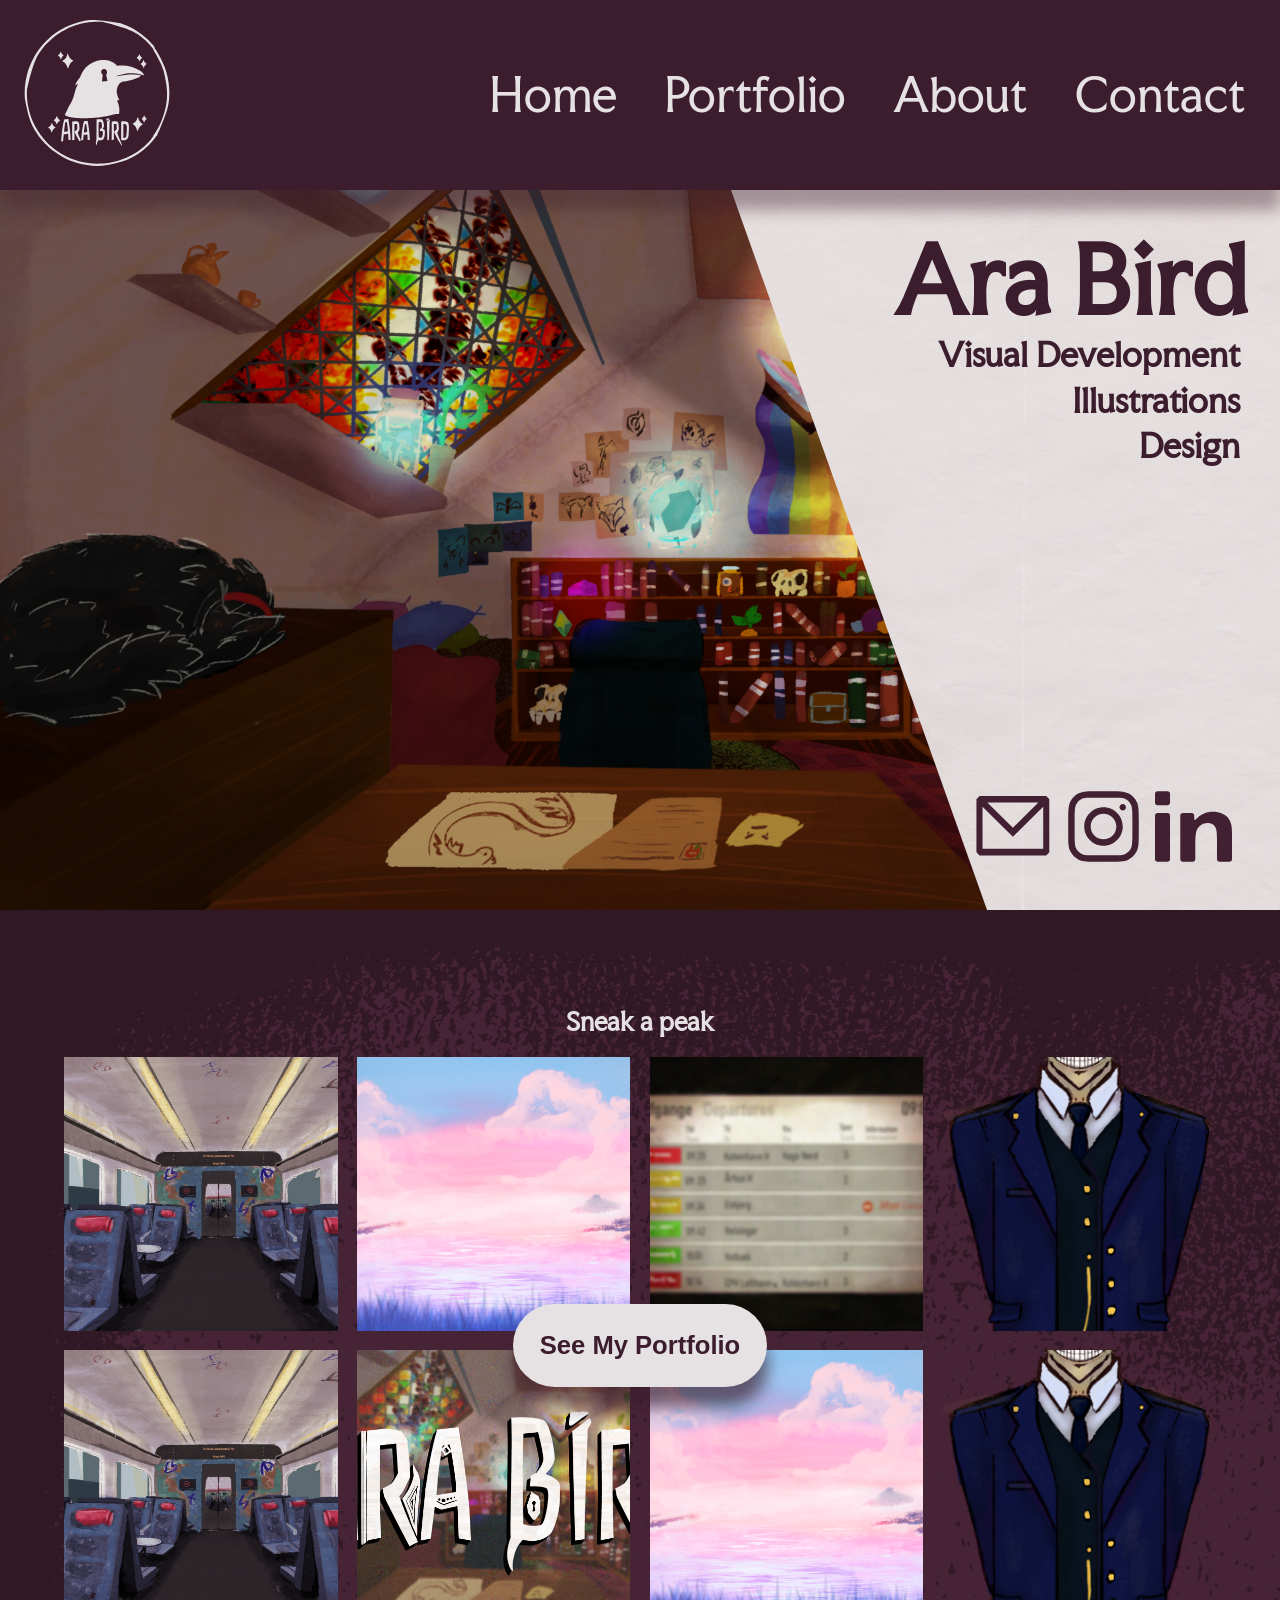
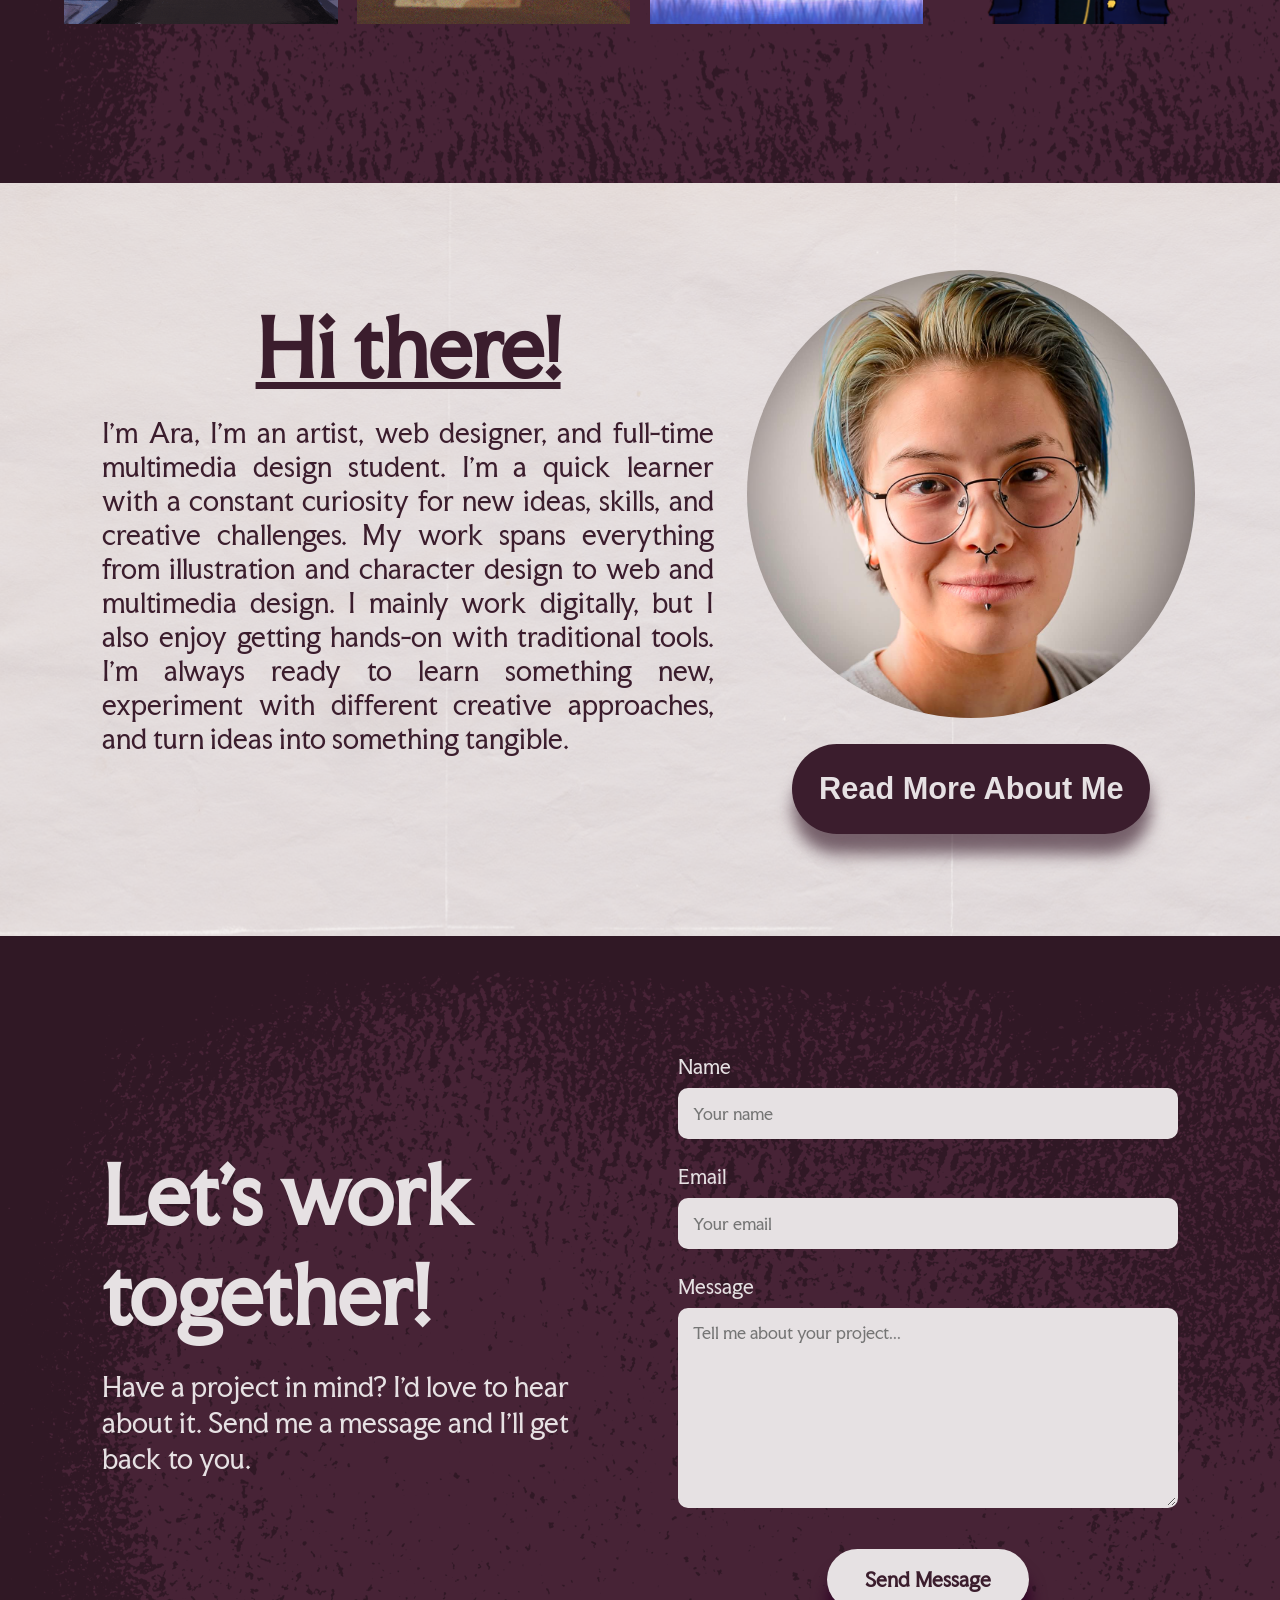
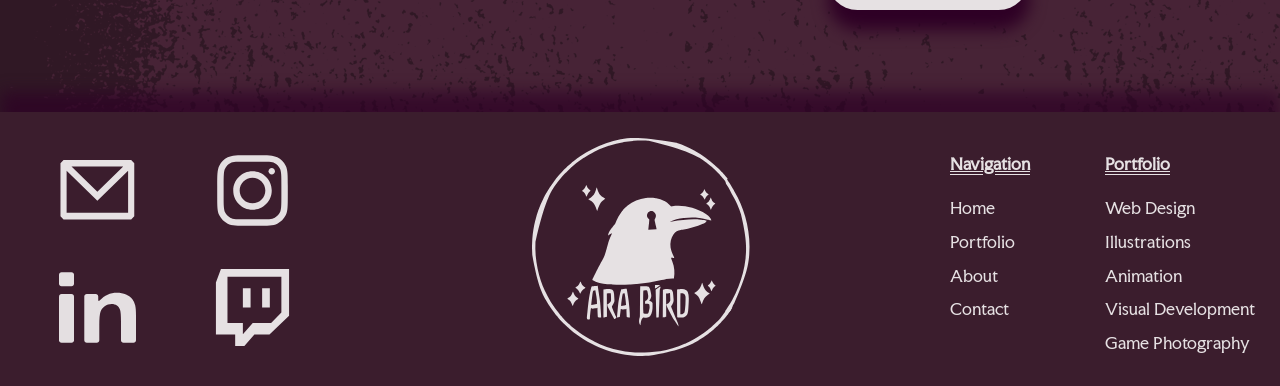
==== commit 5485d683: "missing: css for animation and visual developpment + changing placeholders and showreeeel and respon" ====
--- a/index.html
+++ b/index.html
@@ -158,6 +158,7 @@
 
     </main>
 
+
     <footer>
         <div class="right">
             <div class="mail"> <a href="mailto:arabird.ttv@gmail.com" target="_blank"> <img src="assets/email.svg" alt="" height="60vh"></a></div>
@@ -171,19 +172,19 @@
         <div class="left">
             <div class="footercolumn">
                 <h4>Navigation</h4>
-            <a href="index.html">Home</a>
-            <a href="portfolio.html">Portfolio</a>
-            <a href="about.html">About</a>
-            <a href="contact.html">Contact</a>
-             </div>
+                <a href="index.html">Home</a>
+                <a href="portfolio.html">Portfolio</a>
+                <a href="about.html">About</a>
+                <a href="contact.html">Contact</a>
+            </div>
 
             <div class="footercolumn">
                 <h4>Portfolio</h4>
-            <a href="web.html">Web Design</a>
-            <a href="gamephoto.html"> Game Photography</a>
-            <a href="illu.html">Illustrations</a>
-            <a href="visdev.html">VisDev</a>
-            <a href="anime.html">Animation</a>
+                <a href="web.html">Web Design</a>
+                <a href="illu.html">Illustrations</a>
+                <a href="anime.html">Animation</a>
+                <a href="visdev.html">Visual Development</a>
+                <a href="gamephoto.html"> Game Photography</a>
             </div>
         </div>
 
--- a/style.css
+++ b/style.css
@@ -673,133 +673,8 @@
 /* DOODLES */
 
 /* PORTFOLIO*/
-    /*webdev*/
-        /* SEMESTER */
-        .semester {
-            margin-bottom: 35px;
-            padding: 4vh;
-            margin-left: 7vh;
-            margin-right: 7vh;
-        }
-        .semester h2 {
-            margin-bottom: 45px;
-            font-size: 45px;
-            text-decoration: underline;
-            display: flex;
-            justify-content: center;
-        }
-
-        /* PROJECT GRID */
-        .project-grid {
-            display: grid;
-
-            grid-template-columns: repeat(4, 1fr);
-
-            gap: 5vh;
-        }
-
-        /* PROJECT CARD */
-        .project-card {
-            background: var(--light);
-
-            padding: 8px;
-
-            cursor: pointer;
-
-            transition: transform 0.2s ease;
-        }
-        .project-card:hover {
-            transform: scale(0.90);
-        }
-
-        /* PROJECT PREVIEW IMAGE */
-        .project-card img {
-            width: 100%;
-            height: 150px;
-
-            object-fit: cover;
-
-            display: block;
-        }
-
-        /* PROJECT TITLE */
-        .project-card h3 {
-            margin: 8px 0 5px;
-            color: var(--dark);
-            font-size: 15px;
-            letter-spacing: 2px;
-        }
-
-        /* PROJECT DESCRIPTION */
-        .project-card p {
-            margin: 0;
-            color: var(--dark);
-            font-size: 11px;
-            line-height: 1.5;
-        }
-
-        /* MODAL */
-        .modal {
-            display: none;
-
-            position: fixed;
-
-            inset: 0;
-
-            background: rgba(21, 11, 9, 0.68);
-
-            z-index: 1000;
-        }
-
-        /* MODAL TITLE */
-        .modal-title {
-            position: absolute;
-            top: 45px;
-            left: 50%;
-            transform: translateX(-50%);
-            color: var(--light);
-            font-size: 28px;
-            font-weight: bold;
-            letter-spacing: 2px;
-            white-space: nowrap;
-        }
-
-        /* WHITE MODAL WINDOW */
-        .modal-window {
-            position: absolute;
-            width: 89%;
-            height: 79%;
-            background: var(--light);
-            left: 50%;
-            top: 52%;
-            transform: translate(-50%, -50%);
-        }
-
-        /* CLOSE BUTTON */
-        .close-button {
-            position: absolute;
-            right: -15px;
-            top: -15px;
-            width: 30px;
-            height: 30px;
-            border-radius: 50%;
-            background: white;
-            border: none;
-            font-size: 25px;
-            cursor: pointer;
-            z-index: 2;
-        }
-
-        /* WEBSITE */
-        .website-frame {
-            width: 100%;
-            height: 100%;
-            zoom: 0.6;
-
-            border: none;
-        }
-
     /*full portfolio*/
+        /*GENERAL*/
         .portgrid{
             display: grid;
             grid-template-columns:repeat(4, minmax(0, 1fr));
@@ -819,7 +694,127 @@
             height: 100%;
             object-fit: cover;
             transition: transform 0.4s ease;
-        }
+            cursor: pointer;
+        }
+        .gallery-image:hover {
+            transform: scale(0.9);
+        }
+        .gallery-image {
+            transition: ease 0.9s;
+        }
+        .website-card:hover {
+            transform: scale(0.9);
+        }
+        .website-card {
+            transition: ease 0.9s;
+        }
+        .video1{
+            width: 92vh;
+            height: 56vh;
+        }
+        .titleport{
+            margin-bottom: 5vh;
+            font-size: 3.5vw;
+        }
+
+        /*MODALS*/
+            /*photo modals*/
+        .fullport-modal {
+            display: none;
+
+            position: fixed;
+            inset: 0;
+
+            background: rgba(0, 0, 0, 0.8);
+
+            z-index: 1000;
+
+            align-items: center;
+            justify-content: center;
+        }
+        .modal-image {
+            max-width: 80vw;
+            max-height: 80vh;
+            object-fit: contain;
+            display: block;
+
+        }
+        .carousel-button {
+            position: absolute;
+            top: 50%;
+            transform: translateY(-50%);
+            background: var(--light);
+            border: none;
+            width: 45px;
+            height: 45px;
+            border-radius: 50%;
+            font-size: 34px;
+            cursor: pointer;
+            display: flex;
+            justify-content: center;
+            color: var(--dark);
+        }
+        .previous {
+            left: 30px;
+        }
+        .next {
+            right: 30px;
+        }
+        .modal-close{
+            position: absolute;
+            top: 30px;
+            right: 30px;
+            width: 40px;
+            height: 40px;
+            border-radius: 50%;
+            background: var(--light);
+            color: var(--dark);
+            border: none;
+            font-size: 25px;
+            cursor: pointer;
+            z-index: 1002;
+        }
+        .image-counter{
+            position: absolute;
+
+            bottom: 25px;
+            left: 50%;
+
+            transform: translateX(-50%);
+
+            color: var(--light);
+
+            font-size: 18px;
+
+            z-index: 1001;
+        }
+
+.website-frame-container {
+    width: 80vw;
+    height: 80vh;
+}
+.website-frame {
+    width: 100%;
+    height: 100%;
+
+    border: none;
+
+    background: white;
+}
+.modal-counter {
+    position: absolute;
+
+    bottom: 25px;
+    left: 50%;
+
+    transform: translateX(-50%);
+
+    color: white;
+
+    font-size: 18px;
+
+    z-index: 1002;
+}
 
         /* SEE MORE */
         .portseemore {
@@ -850,89 +845,361 @@
             flex-direction: column;
             align-items: center;
         }
-
-        .video1{
-            width: 92vh;
-            height: 56vh;
-        }
-        .titleport{
-            margin-bottom: 5vh;
-            font-size: 3.5vw;
-        }
+    /*webdev*/
+       /* SEMESTER */
+    .semester {
+        margin-bottom: 35px;
+        padding: 4vh;
+        margin-left: 7vh;
+        margin-right: 7vh;
+    }
+    .semester h2 {
+        margin-bottom: 45px;
+        font-size: 45px;
+        text-decoration: underline;
+        display: flex;
+        justify-content: center;
+    }
+
+    /* PROJECT GRID */
+    .project-grid {
+        display: grid;
+
+        grid-template-columns: repeat(4, 1fr);
+
+        gap: 5vh;
+    }
+
+    /* PROJECT CARD */
+    .project-card {
+        background: var(--light);
+
+        padding: 8px;
+
+        cursor: pointer;
+
+        transition: transform 0.2s ease;
+    }
+    .project-card:hover {
+        transform: scale(0.90);
+    }
+
+    /* PROJECT PREVIEW IMAGE */
+    .project-card img {
+        width: 100%;
+        height: 150px;
+
+        object-fit: cover;
+
+        display: block;
+    }
+
+    /* PROJECT TITLE */
+    .project-card h3 {
+        margin: 8px 0 5px;
+        color: var(--dark);
+        font-size: 15px;
+        letter-spacing: 2px;
+    }
+
+    /* PROJECT DESCRIPTION */
+    .project-card p {
+        margin: 0;
+        color: var(--dark);
+        font-size: 11px;
+        line-height: 1.5;
+    }
+
+    /* MODAL */
+    .modal {
+        display: none;
+
+        position: fixed;
+
+        inset: 0;
+
+        background: rgba(21, 11, 9, 0.68);
+
+        z-index: 1000;
+    }
+
+    /* MODAL TITLE */
+    .modal-title {
+        position: absolute;
+        top: 45px;
+        left: 50%;
+        transform: translateX(-50%);
+        color: var(--light);
+        font-size: 28px;
+        font-weight: bold;
+        letter-spacing: 2px;
+        white-space: nowrap;
+    }
+
+    /* WHITE MODAL WINDOW */
+    .modal-window {
+        position: absolute;
+        width: 89%;
+        height: 79%;
+        background: var(--light);
+        left: 50%;
+        top: 52%;
+        transform: translate(-50%, -50%);
+    }
+
+    /* CLOSE BUTTON */
+    .close-button {
+        position: absolute;
+        right: -15px;
+        top: -15px;
+        width: 30px;
+        height: 30px;
+        border-radius: 50%;
+        background: var(--light);
+        border: none;
+        font-size: 25px;
+        cursor: pointer;
+        z-index: 2;
+    }
+
+    /* WEBSITE */
+    .website-frame {
+        width: 100%;
+        height: 100%;
+        zoom: 0.6;
+
+        border: none;
+    }
+
+    /*illustrations*/
+.mosaic-grid {
+    columns: 3;
+    margin: 10vh;
+}
+
+.mosaic-item {
+    break-inside: avoid;
+
+    margin-bottom: 10px;
+
+    cursor: pointer;
+
+    overflow: hidden;
+}
+
+.mosaic-item img {
+    width: 100%;
+    height: auto;
+
+    display: block;
+}
+
+.photo-modal {
+    display: none;
+
+    position: fixed;
+    inset: 0;
+
+    background: rgba(0, 0, 0, 0.85);
+
+    z-index: 1000;
+
+    align-items: center;
+    justify-content: center;
+}
+.photo-viewer {
+    position: relative;
+
+    max-width: 80vw;
+    max-height: 80vh;
+
+    overflow: hidden;
+}
+.photo-modal-image {
+    display: block;
+
+    max-width: 80vw;
+    max-height: 80vh;
+
+    width: auto;
+    height: auto;
+
+    object-fit: contain;
+}
+.photo-description {
+    position: absolute;
+
+    left: 0;
+    right: 0;
+    bottom: 0;
+
+    padding: 20px;
+
+    background: rgba(0, 0, 0, 0.65);
+
+    color: white;
+
+    transform: translateY(100%);
+
+    transition: transform 0.3s ease;
+}
+.photo-viewer:hover .photo-description {
+    transform: translateY(0);
+}
+.photo-carousel {
+    position: absolute;
+
+    top: 50%;
+    transform: translateY(-50%);
+
+    width: 45px;
+    height: 45px;
+
+    border: none;
+    border-radius: 50%;
+
+    background: white;
+
+    font-size: 30px;
+
+    cursor: pointer;
+
+    display: flex;
+    align-items: center;
+    justify-content: center;
+
+    padding: 0;
+
+    line-height: 1;
+
+    z-index: 1001;
+}
+
+.photo-carousel.previous {
+    left: 30px;
+}
+
+.photo-carousel.next {
+    right: 30px;
+}
+
+.photo-modal-close {
+    position: absolute;
+
+    top: 30px;
+    right: 30px;
+
+    width: 40px;
+    height: 40px;
+
+    border: none;
+    border-radius: 50%;
+
+    background: white;
+
+    font-size: 25px;
+
+    cursor: pointer;
+
+    z-index: 1002;
+}
+.photo-counter {
+    position: absolute;
+
+    bottom: 25px;
+    left: 50%;
+
+    transform: translateX(-50%);
+
+    color: white;
+
+    font-size: 18px;
+
+    z-index: 1001;
+}
+
+
+
+    /*animation*/
+    /*Visual dev*/
+    /*game photography*/
+
+
+
 
 /* ABOUT */
 /*Content*/
-.layout{
-    display:grid;
-    grid-template-columns: 2fr 1fr;
-    padding: 10px;
-    gap: 10px;
-    min-height:100vh;
-    margin-right: 10px;
-}
-.left-column{
-    display: grid;
-    gap: 10px
-}
-.right-side{
-    display: flex;
-    flex-direction: column;
-    align-items: center;
-    justify-content: center;
-    padding: 10px;
-    text-align: justify;
-    margin-right: 23px;
-    margin: 5px;
-    padding-right: 1.5vh;
-}
-.card{
-    padding: 10px;
-    margin: 5px;
-    text-align: justify;
-    display: flex;
-    flex-direction: column;
-    align-items: center
-}
-.card h3{
-    margin-bottom: 10px;
-}
-.profile-image {
-    border-radius: 50%;
-    padding: 2px;
-    width: auto;
-    height:73vh;
-}
-.text h3{
-    font-size: 2rem;
-    text-align: center;
-    padding: 10px;
-}
-.text p{
-    font-size: 1rem;
-}
-.text.rightcolumn{
-    text-align: justify;
-}
-.text{
-    margin:4vh;
-    margin-bottom: 0;
-}
-.resume {
-    color: rgba(230, 225, 227);
-    background-color: rgba(59, 29, 45);
-    font-size: clamp(1rem,1.4vw,2.4rem);
-    font-weight: bolder;
-    border-radius: 50px;
-    padding: clamp(1rem, 2.4vh, 2rem);
-    border: 0 solid rgba(230, 225, 227);
-    filter: drop-shadow(1px 20px 8px rgba(59, 29, 45, 0.65));
-    transition: transform 0.4s ease;
-    margin-bottom: 3vh;
-}
-.resume:hover {
-    background: rgba(217, 162, 95);
-    transform: scale(0.90);
-}
+    .layout{
+        display:grid;
+        grid-template-columns: 2fr 1fr;
+        padding: 10px;
+        gap: 10px;
+        min-height:100vh;
+        margin-right: 10px;
+    }
+    .left-column{
+        display: grid;
+        gap: 10px
+    }
+    .right-side{
+        display: flex;
+        flex-direction: column;
+        align-items: center;
+        justify-content: center;
+        padding: 10px;
+        text-align: justify;
+        margin-right: 23px;
+        margin: 5px;
+        padding-right: 1.5vh;
+    }
+    .card{
+        padding: 10px;
+        margin: 5px;
+        text-align: justify;
+        display: flex;
+        flex-direction: column;
+        align-items: center
+    }
+    .card h3{
+        margin-bottom: 10px;
+    }
+    .profile-image {
+        border-radius: 50%;
+        padding: 2px;
+        width: auto;
+        height:73vh;
+    }
+    .text h3{
+        font-size: 2rem;
+        text-align: center;
+        padding: 10px;
+    }
+    .text p{
+        font-size: 1rem;
+    }
+    .text.rightcolumn{
+        text-align: justify;
+    }
+    .text{
+        margin:4vh;
+        margin-bottom: 0;
+    }
+    .resume {
+        color: rgba(230, 225, 227);
+        background-color: rgba(59, 29, 45);
+        font-size: clamp(1rem,1.4vw,2.4rem);
+        font-weight: bolder;
+        border-radius: 50px;
+        padding: clamp(1rem, 2.4vh, 2rem);
+        border: 0 solid rgba(230, 225, 227);
+        filter: drop-shadow(1px 20px 8px rgba(59, 29, 45, 0.65));
+        transition: transform 0.4s ease;
+        margin-bottom: 3vh;
+    }
+    .resume:hover {
+        background: rgba(217, 162, 95);
+        transform: scale(0.90);
+    }
 
 /* CONTACT */
 .contact {
@@ -986,11 +1253,12 @@
     font-family: inherit;
     font-size: clamp(1rem, 1.2vw, 1.2rem);
     padding: clamp(0.75rem, 1vw,1rem);
-    border: 2px solid rgba(230, 225, 227);
+    border: 3px solid var(--dark);
     border-radius: 10px;
-    background-color: var(--gold);
+    background-color: var(--light);
     color: var(--dark);
     outline: none;
+    filter:drop-shadow(1px 3px 4px var(--dark));
 }
 .contactformpage textarea {
     min-height: 200px;
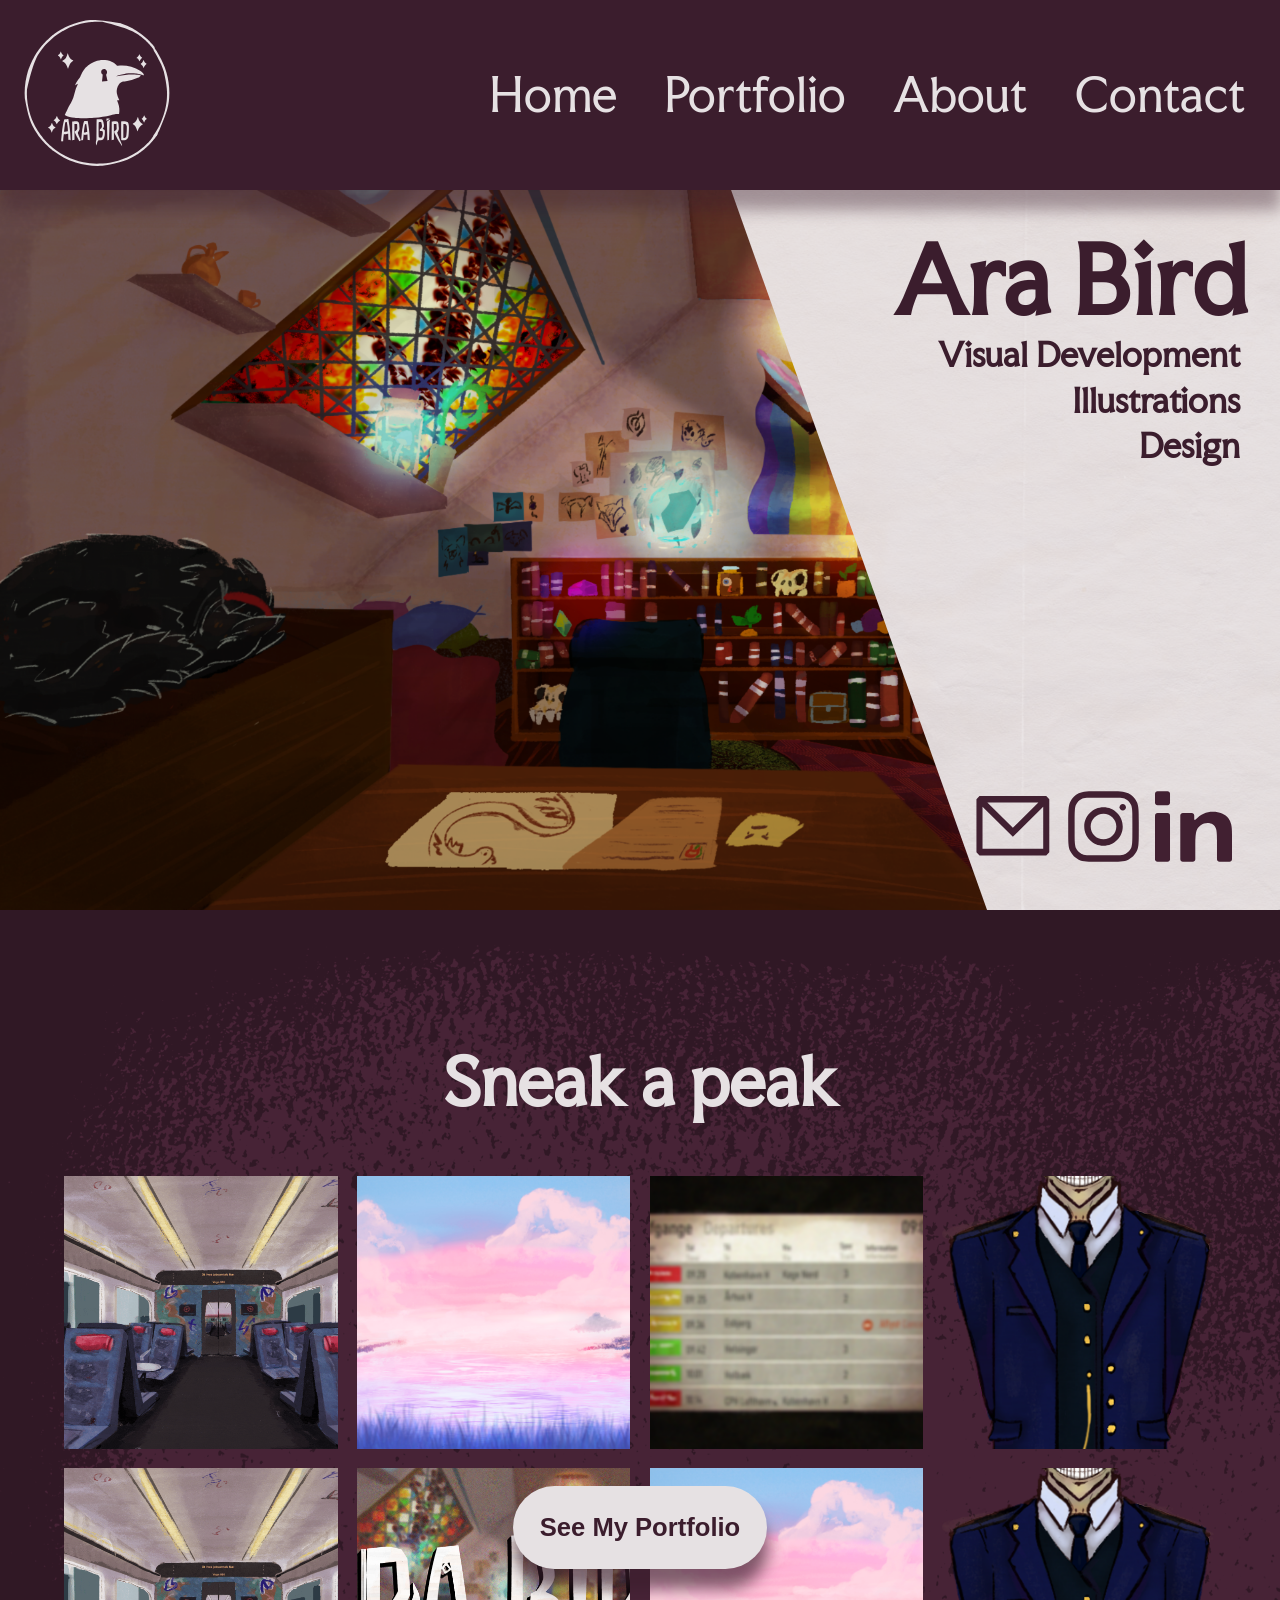
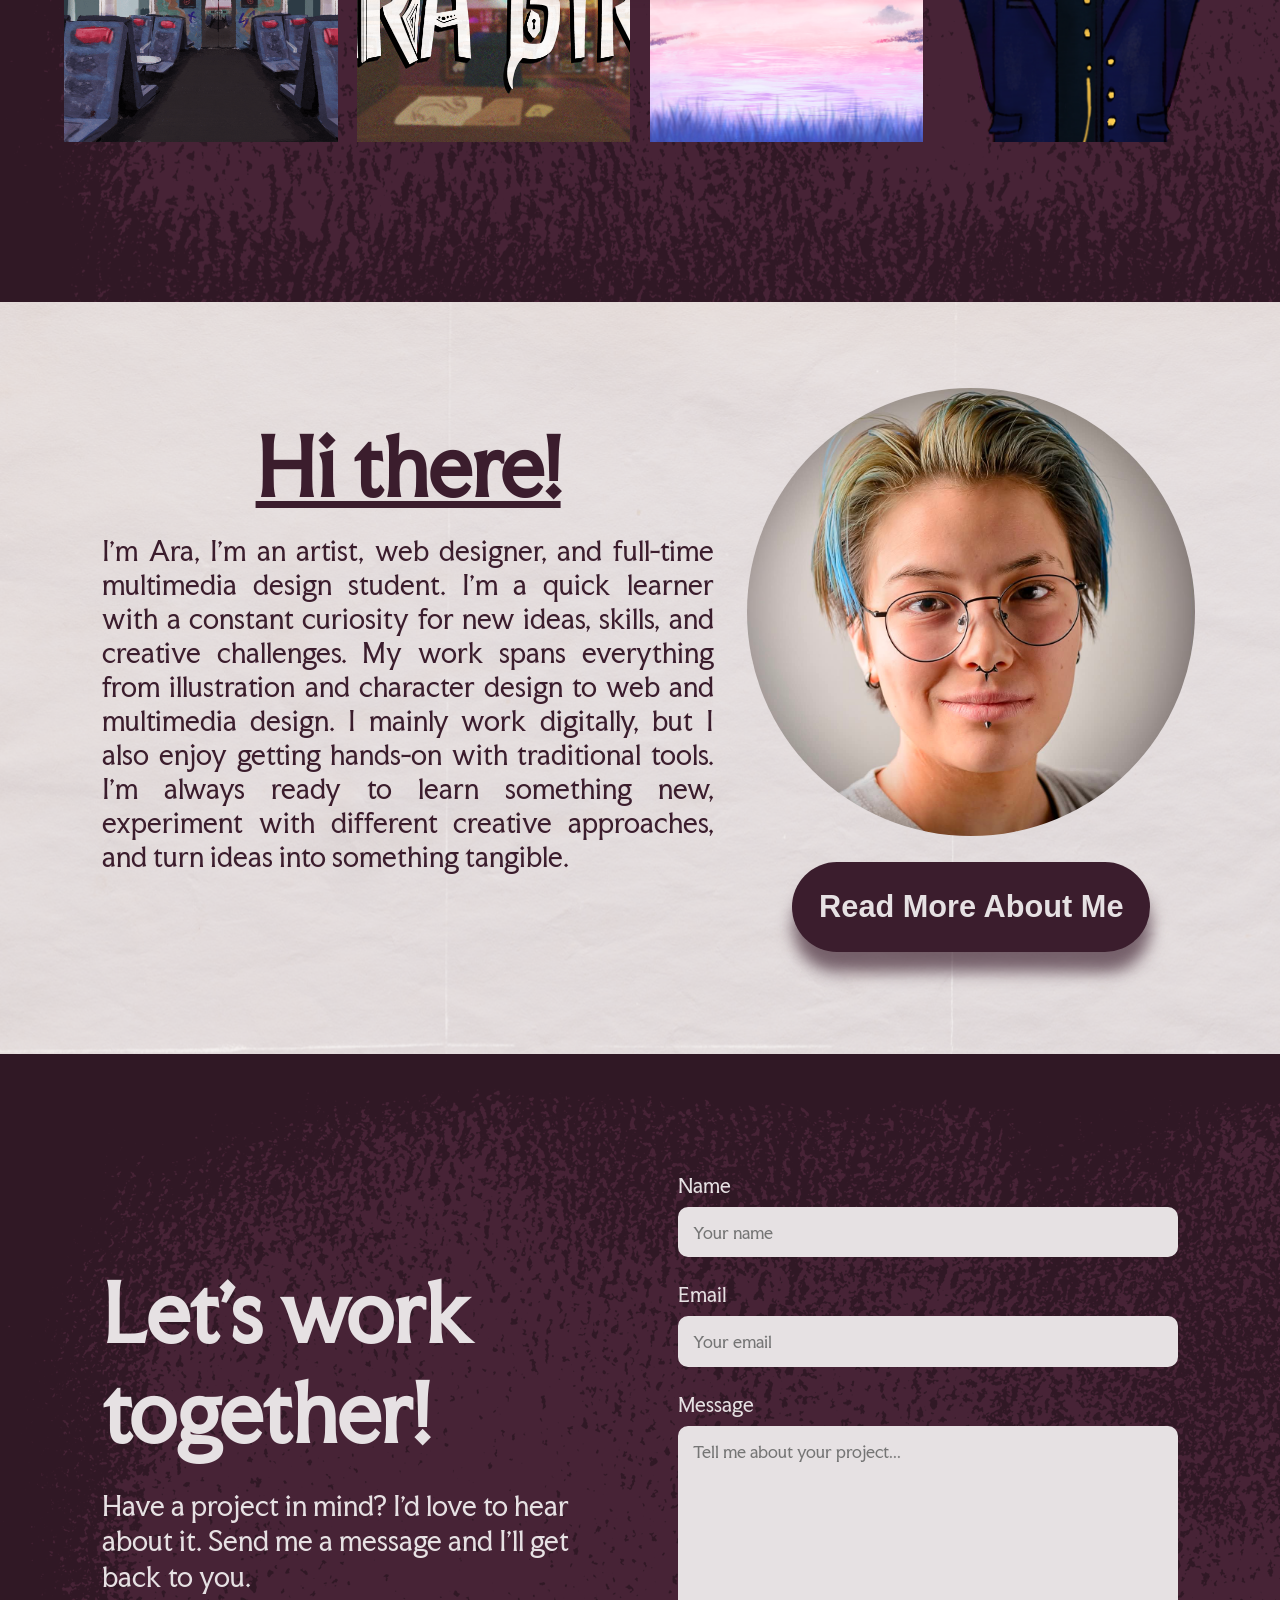
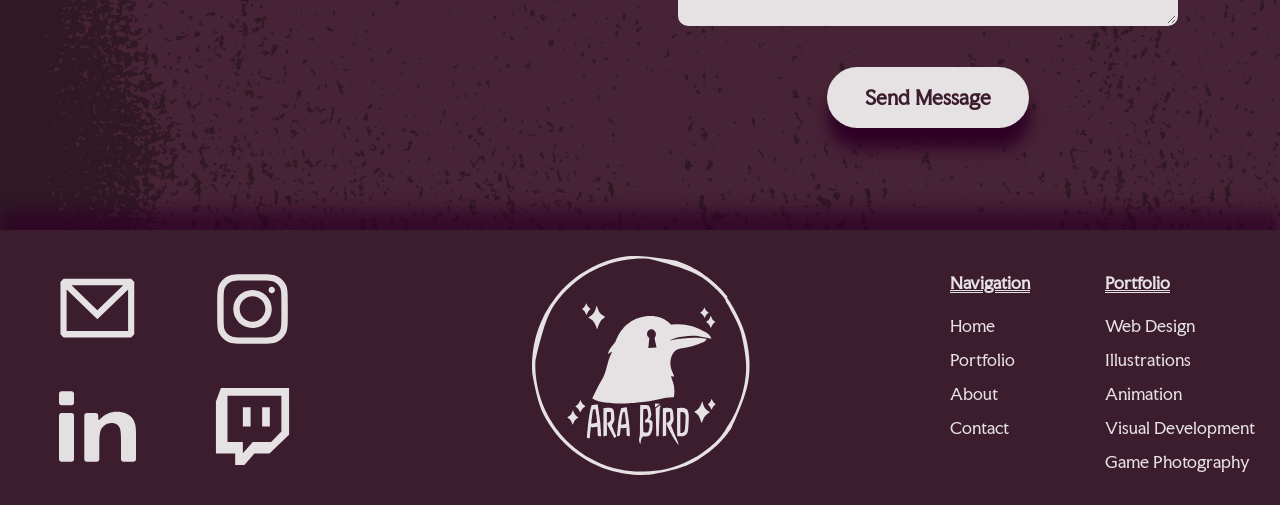
==== commit 02ba077e: "FIXED RESPONSIVENESS FOR ABOUT AND CONTACT missing: Replacing Placeholders (and alt texts) and makin" ====
--- a/index.html
+++ b/index.html
@@ -60,7 +60,7 @@
 
 
         <section class="peekportfolio">
-            <h1>Sneak a peak</h1>
+            <h1 class="portfolioh1">Sneak a peak</h1>
             <div class="photogrid">
                 <div class="sneakportfolio"> <img src="portfolio/anime/basis-tog.gif"> </div>
                 <div class="sneakportfolio"> <img src="portfolio/illustration/trans-flag-v3.png"> </div>
--- a/style.css
+++ b/style.css
@@ -1,3 +1,5 @@
+/*BASIC*/
+
 /* GENERAL*/
 :root {
     --dark: rgba(59, 29, 45);
@@ -337,6 +339,10 @@
     color: rgba(230, 225, 227);
 }
 
+.portfolioh1{
+    font-size: clamp(1vw, 4rem, 8vw);
+}
+
     /* PORTFOLIO GRID */
     .photogrid {
         display: grid;
@@ -371,8 +377,7 @@
     .seemore {
         position: relative;
 
-        bottom: clamp(-6rem, 52vh, 20rem
-        );
+        bottom: clamp(-6rem, 52vh, 16rem);
 
         color: rgba(59, 29, 45);
 
@@ -674,7 +679,7 @@
 
 /* PORTFOLIO*/
     /*full portfolio*/
-        /*GENERAL*/
+      /*GENERAL*/
         .portgrid{
             display: grid;
             grid-template-columns:repeat(4, minmax(0, 1fr));
@@ -709,8 +714,8 @@
             transition: ease 0.9s;
         }
         .video1{
-            width: 92vh;
-            height: 56vh;
+            width: 70%;
+            height: 39vw;
         }
         .titleport{
             margin-bottom: 5vh;
@@ -833,7 +838,7 @@
             margin-bottom: -3vh;
         }
         .bot{
-            margin-bottom: 6vh;
+            margin-bottom: 6% !important;
         }
         .portseemore:hover {
             background: rgba(217, 162, 95);
@@ -854,20 +859,20 @@
         margin-right: 7vh;
     }
     .semester h2 {
-        margin-bottom: 45px;
-        font-size: 45px;
+        font-size: 9vw;
         text-decoration: underline;
         display: flex;
         justify-content: center;
+        margin: 5%;
     }
 
     /* PROJECT GRID */
     .project-grid {
         display: grid;
-
         grid-template-columns: repeat(4, 1fr);
-
-        gap: 5vh;
+        gap: 5%;
+        row-gap: 2%;
+        justify-content: center;
     }
 
     /* PROJECT CARD */
@@ -898,7 +903,7 @@
     .project-card h3 {
         margin: 8px 0 5px;
         color: var(--dark);
-        font-size: 15px;
+        font-size: 3vw;
         letter-spacing: 2px;
     }
 
@@ -970,159 +975,183 @@
 
         border: none;
     }
-
-    /*illustrations*/
-.mosaic-grid {
-    columns: 3;
-    margin: 10vh;
-}
-
-.mosaic-item {
-    break-inside: avoid;
-
-    margin-bottom: 10px;
-
-    cursor: pointer;
-
-    overflow: hidden;
-}
-
-.mosaic-item img {
-    width: 100%;
-    height: auto;
-
-    display: block;
-}
-
-.photo-modal {
-    display: none;
-
-    position: fixed;
-    inset: 0;
-
-    background: rgba(0, 0, 0, 0.85);
-
-    z-index: 1000;
-
-    align-items: center;
-    justify-content: center;
-}
-.photo-viewer {
-    position: relative;
-
-    max-width: 80vw;
-    max-height: 80vh;
-
-    overflow: hidden;
-}
-.photo-modal-image {
-    display: block;
-
-    max-width: 80vw;
-    max-height: 80vh;
-
-    width: auto;
-    height: auto;
-
-    object-fit: contain;
-}
-.photo-description {
-    position: absolute;
-
-    left: 0;
-    right: 0;
-    bottom: 0;
-
-    padding: 20px;
-
-    background: rgba(0, 0, 0, 0.65);
-
-    color: white;
-
-    transform: translateY(100%);
-
-    transition: transform 0.3s ease;
-}
-.photo-viewer:hover .photo-description {
-    transform: translateY(0);
-}
-.photo-carousel {
-    position: absolute;
-
-    top: 50%;
-    transform: translateY(-50%);
-
-    width: 45px;
-    height: 45px;
-
-    border: none;
-    border-radius: 50%;
-
-    background: white;
-
-    font-size: 30px;
-
-    cursor: pointer;
-
-    display: flex;
-    align-items: center;
-    justify-content: center;
-
-    padding: 0;
-
-    line-height: 1;
-
-    z-index: 1001;
-}
-
-.photo-carousel.previous {
-    left: 30px;
-}
-
-.photo-carousel.next {
-    right: 30px;
-}
-
-.photo-modal-close {
-    position: absolute;
-
-    top: 30px;
-    right: 30px;
-
-    width: 40px;
-    height: 40px;
-
-    border: none;
-    border-radius: 50%;
-
-    background: white;
-
-    font-size: 25px;
-
-    cursor: pointer;
-
-    z-index: 1002;
-}
-.photo-counter {
-    position: absolute;
-
-    bottom: 25px;
-    left: 50%;
-
-    transform: translateX(-50%);
-
-    color: white;
-
-    font-size: 18px;
-
-    z-index: 1001;
-}
-
-
-
-    /*animation*/
-    /*Visual dev*/
-    /*game photography*/
+    /*illustrations AND photgraphy*/
+      .mosaic-grid {
+            columns: 3;
+            margin: 8%;
+        }
+        .mosaic-item {
+            break-inside: avoid;
+
+            margin-bottom: 10px;
+
+            cursor: pointer;
+
+            overflow: hidden;
+        }
+        .mosaic-item img {
+            width: 100%;
+            height: auto;
+
+            display: block;
+        }
+        .photo-modal {
+            display: none;
+
+            position: fixed;
+            inset: 0;
+
+            background: rgba(0, 0, 0, 0.85);
+
+            z-index: 1000;
+
+            align-items: center;
+            justify-content: center;
+        }
+        .photo-viewer {
+            position: relative;
+
+            max-width: 80vw;
+            max-height: 80vh;
+
+            overflow: hidden;
+        }
+        .photo-modal-image {
+            display: block;
+
+            max-width: 80vw;
+            max-height: 80vh;
+
+            width: auto;
+            height: auto;
+
+            object-fit: contain;
+        }
+        .photo-description {
+            position: absolute;
+
+            left: 0;
+            right: 0;
+            bottom: 0;
+
+            padding: 20px;
+
+            background: rgba(0, 0, 0, 0.65);
+
+            color: var(--light);
+
+            transform: translateY(100%);
+
+            transition: transform 0.3s ease;
+        }
+        .photo-viewer:hover .photo-description {
+            transform: translateY(0);
+        }
+        .photo-carousel {
+            position: absolute;
+
+            top: 50%;
+            transform: translateY(-50%);
+
+            width: 45px;
+            height: 45px;
+
+            border: none;
+            border-radius: 50%;
+
+            background: var(--light);
+
+            font-size: 30px;
+
+            cursor: pointer;
+
+            display: flex;
+            align-items: center;
+            justify-content: center;
+
+            padding: 0;
+
+            line-height: 1;
+
+            z-index: 1001;
+        }
+        .photo-carousel.previous {
+            left: 30px;
+        }
+        .photo-carousel.next {
+            right: 30px;
+        }
+        .photo-modal-close {
+            position: absolute;
+
+            top: 30px;
+            right: 30px;
+
+            width: 40px;
+            height: 40px;
+
+            border: none;
+            border-radius: 50%;
+
+            background: var(--light);
+
+            font-size: 25px;
+
+            cursor: pointer;
+
+            z-index: 1002;
+        }
+        .photo-counter {
+            position: absolute;
+
+            bottom: 25px;
+            left: 50%;
+
+            transform: translateX(-50%);
+
+            color: var(--light);
+
+            font-size: 18px;
+
+            z-index: 1001;
+        }
+
+    /*Animation AND Visual dev*/
+
+        .visdev\+anime{
+            display: flex;
+            flex-direction: column;
+            align-items: center;
+        }
+        .project{
+            width: 100%;
+            text-align: center;
+        }
+
+        .contentimage{
+            width: 70%;
+        }
+
+        .contentimage.video1{
+            width: 70%;
+        }
+
+        p.projecttext{
+            margin: 2vh;
+            margin-bottom: 8%;
+            font-size: 2vw;
+        }
+        h1.projecttext{
+            font-size: 7vw;
+            margin-top: 4vh;
+            margin-bottom: 1vh;
+        }
+
+        .top{
+            margin-top: 5% !important;
+        }
+
+
 
 
 
@@ -1136,6 +1165,7 @@
         gap: 10px;
         min-height:100vh;
         margin-right: 10px;
+        align-items: center;
     }
     .left-column{
         display: grid;
@@ -1145,7 +1175,7 @@
         display: flex;
         flex-direction: column;
         align-items: center;
-        justify-content: center;
+        justify-content: flex-start;
         padding: 10px;
         text-align: justify;
         margin-right: 23px;
@@ -1167,7 +1197,8 @@
         border-radius: 50%;
         padding: 2px;
         width: auto;
-        height:73vh;
+        height: 38vw;
+        margin-right: 3vw;
     }
     .text h3{
         font-size: 2rem;
@@ -1214,7 +1245,7 @@
     background-color: var(--light);
     color: var(--dark);
     grid-row-gap: 0;
-    grid-column-gap: 5vh;
+    grid-column-gap: 5%;
 }
 
 /* CONTACT TEXT */
@@ -1225,11 +1256,11 @@
     grid-column: 2;
 }
 .contactpagetext h1 {
-    font-size: clamp(3rem, 4.5vw, 6rem);
+    font-size: clamp(2rem, 6.5vw, 6rem);
     margin: 0;
 }
 .contactpagetext p {
-    font-size: clamp(1rem, 1.3vw, 2rem);
+    font-size: clamp(0.9rem, 3.3vw, 2rem);
     line-height: 1.4;
     margin: 0;
     margin-top: 0.2rem;
@@ -1312,20 +1343,46 @@
     padding-right: 0.5vh;
 }
 .doodlecontact img{
-    height: 43vh;
+    height: 24vw;
     width: auto;
 }
 
 /* RESPONSIVE */
 
     /* MOBILE */
+
+    @media (max-width: 470px){
+        .project-grid {
+            display: flex;
+            flex-direction: column;
+            gap: 3vw;
+        }
+        .rightcontact{
+            width: 46vw;
+        }
+}
     @media (max-width: 600px) {
-
-
-        /* -----------------------------------------------------
-           NAV
-           ----------------------------------------------------- */
-
+        .layout{
+            display: flex;
+            flex-direction: column-reverse;
+        }
+        .profile-image{
+            margin-top: 5vw;
+            margin-right: 0;
+        }
+
+        .text{
+            margin-top:-3%;
+        }
+        .text h3{
+            margin-top:0;
+        }
+        .card{
+            margin-top: 0;
+            padding-top: 0;
+        }
+
+        /*NAV */
         nav {
             padding: 0.625rem 0.9375rem;
         }
@@ -1407,9 +1464,7 @@
         }
 
 
-        /* -----------------------------------------------------
-           HERO
-           ----------------------------------------------------- */
+        /*HERO */
 
         .hero {
             height: auto;
@@ -1498,11 +1553,7 @@
             height: 6vw;
         }
 
-
-        /* -----------------------------------------------------
-           PORTFOLIO
-           ----------------------------------------------------- */
-
+        /* PORTFOLIO */
         .photogrid {
             grid-template-columns: 1fr 1fr;
 
@@ -1538,9 +1589,7 @@
         }
 
 
-        /* -----------------------------------------------------
-           SHORT ABOUT
-           ----------------------------------------------------- */
+        /* SHORT ABOUT*/
 
         .shortabout {
             display: grid;
@@ -1577,21 +1626,13 @@
         }
 
 
-        /* -----------------------------------------------------
-           QUICK CONTACT
-           ----------------------------------------------------- */
+        /* QUICK CONTACT*/
 
         .quickcontact {
             display: flex;
-
             gap: 0;
-
-            padding:
-                    50px
-                    25px;
-
+            padding: 50px 25px;
             padding-bottom: 7vw;
-
             flex-direction: column;
         }
 
@@ -1629,11 +1670,8 @@
         }
 
 
-        /* -----------------------------------------------------
-           FOOTER
-           ----------------------------------------------------- */
-
-        footer {
+        /*  FOOTER */
+           footer {
             grid-template-columns: 1fr;
 
             gap: 40px;
@@ -1678,8 +1716,46 @@
 
             justify-items: center;
         }
-    }
-
+
+        /*VISUAL DEV*/
+        .contentimage {
+            width: 70%;
+        }
+        h1.projecttext {
+            margin-top: -2vh;
+            margin-bottom: 1vh;
+        }
+
+        .titleport {
+            margin-bottom: 4%;
+            font-size: 5.5vw;
+            margin-top: 7%;
+        }
+        .portgrid {
+            grid-template-columns: repeat(3, minmax(0, 1fr));
+        }
+        .portseemore {
+            margin: 3%;
+            margin-bottom: 0;
+        }
+
+        .project-grid {
+            grid-template-columns: repeat(2, 1fr);
+        }
+
+        .project-card img {
+            height: 20vw;
+        }
+
+        .semester h2 {
+            margin: 3%
+        }
+        .semester {
+            margin-bottom: 0;
+            margin-top: 0;
+            padding-top: 3%;
+        }
+    }
     /* TABLET AND UP */
     @media (min-width: 601px) and (max-width: 900px) {
         .navlinks {
@@ -1809,6 +1885,41 @@
                 1fr
                 1fr;
         }
+        /*VISUAL DEV*/
+
+        p.projecttext {
+            margin-bottom: 8%;
+         }
+        .project-grid {
+            grid-template-columns: repeat(3, 1fr);
+        }
+
+        .semester h2{
+            margin: 0;
+        }
+
+        .layout{
+            display: flex;
+            flex-direction: column-reverse;
+        }
+        .profile-image{
+            margin-top: 5vw;
+            margin-right: 0;
+        }
+
+        .text{
+            margin-top:-3%;
+        }
+        .text h3{
+            margin-top:0;
+        }
+        .card{
+            margin-top: 0;
+            padding-top: 0;
+        }
+
+
+
     }
     @media (min-width: 900px) and (max-width: 1050px){
         .hero {
@@ -1887,4 +1998,28 @@
         .mail img {
             height: 6vw;
         }
-    }
+        .semester h2{
+            margin: 3%;
+        }
+        .layout{
+            display: flex;
+            flex-direction: column-reverse;
+        }
+        .profile-image{
+            margin-top: 5vw;
+            margin-right: 0;
+        }
+
+        .text{
+            margin-top:-3%;
+        }
+        .text h3{
+            margin-top:0;
+        }
+        .card{
+            margin-top: 0;
+            padding-top: 0;
+        }
+
+
+    }
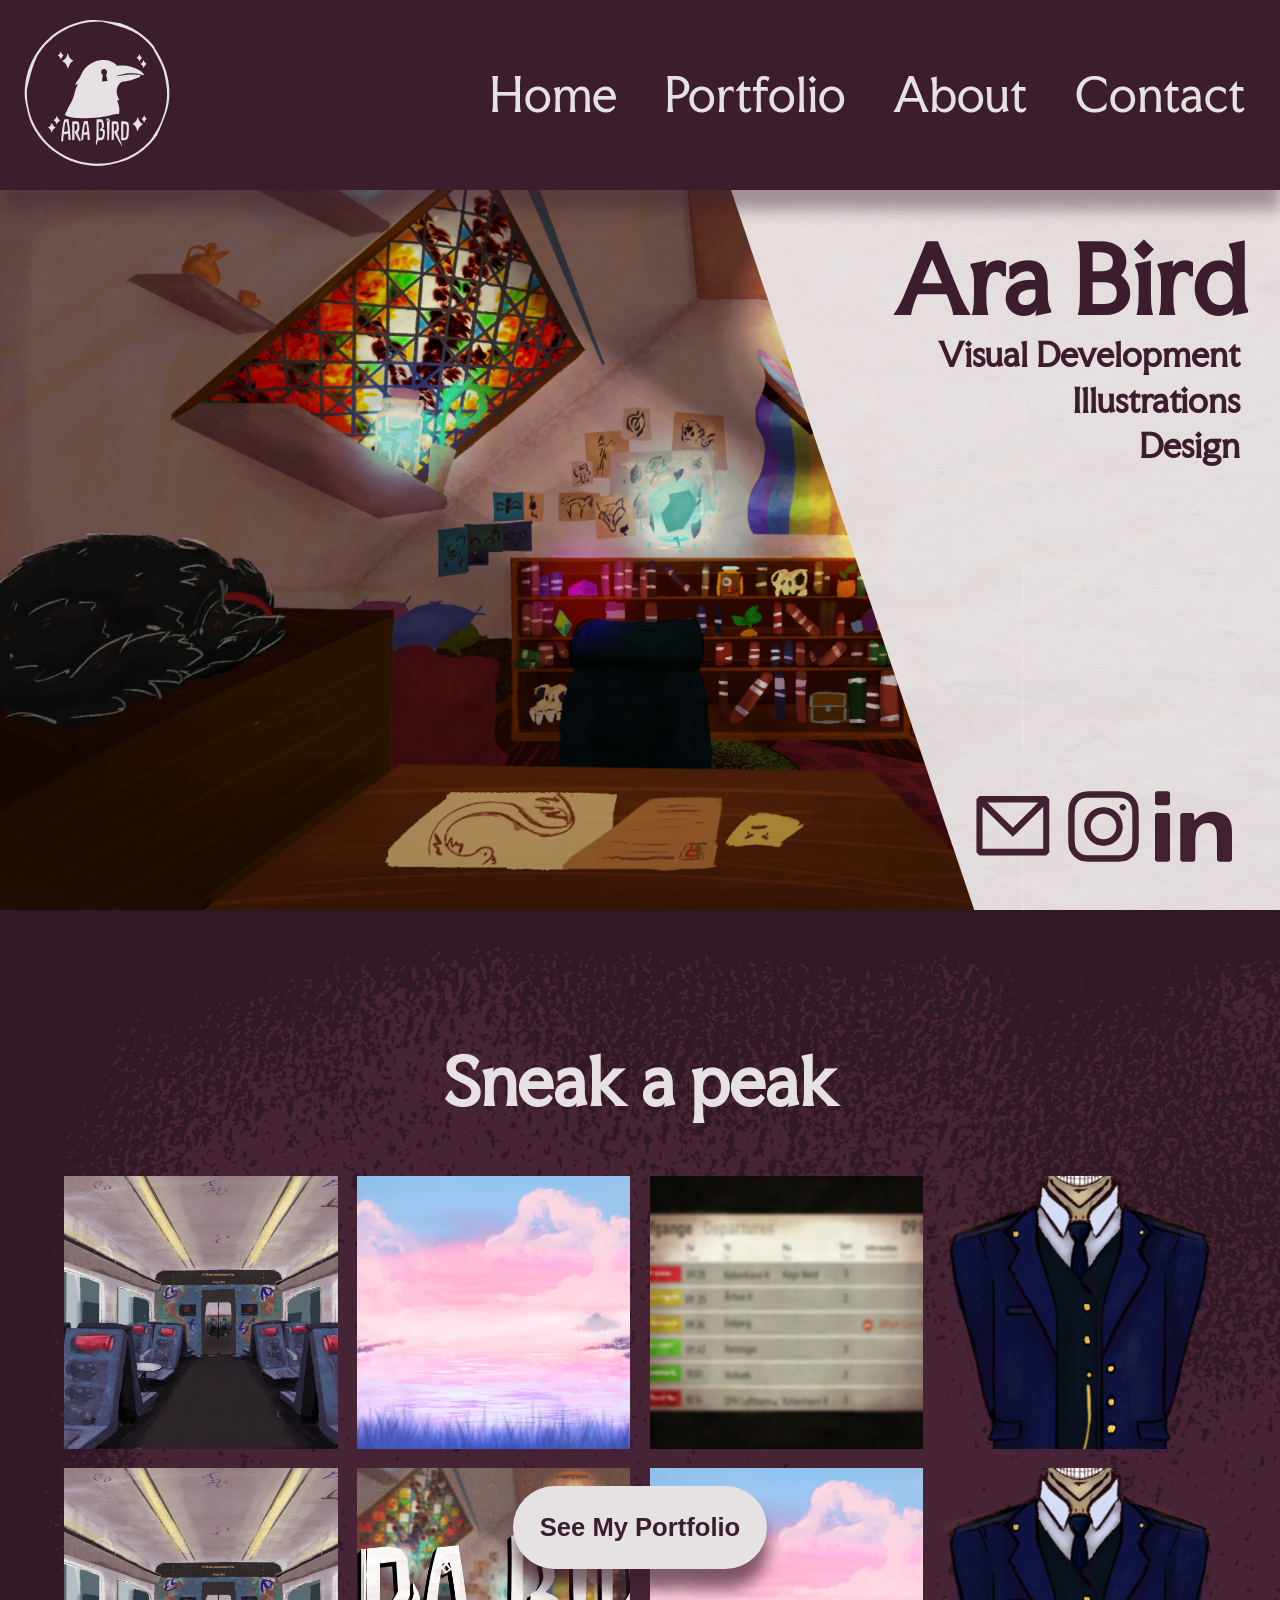
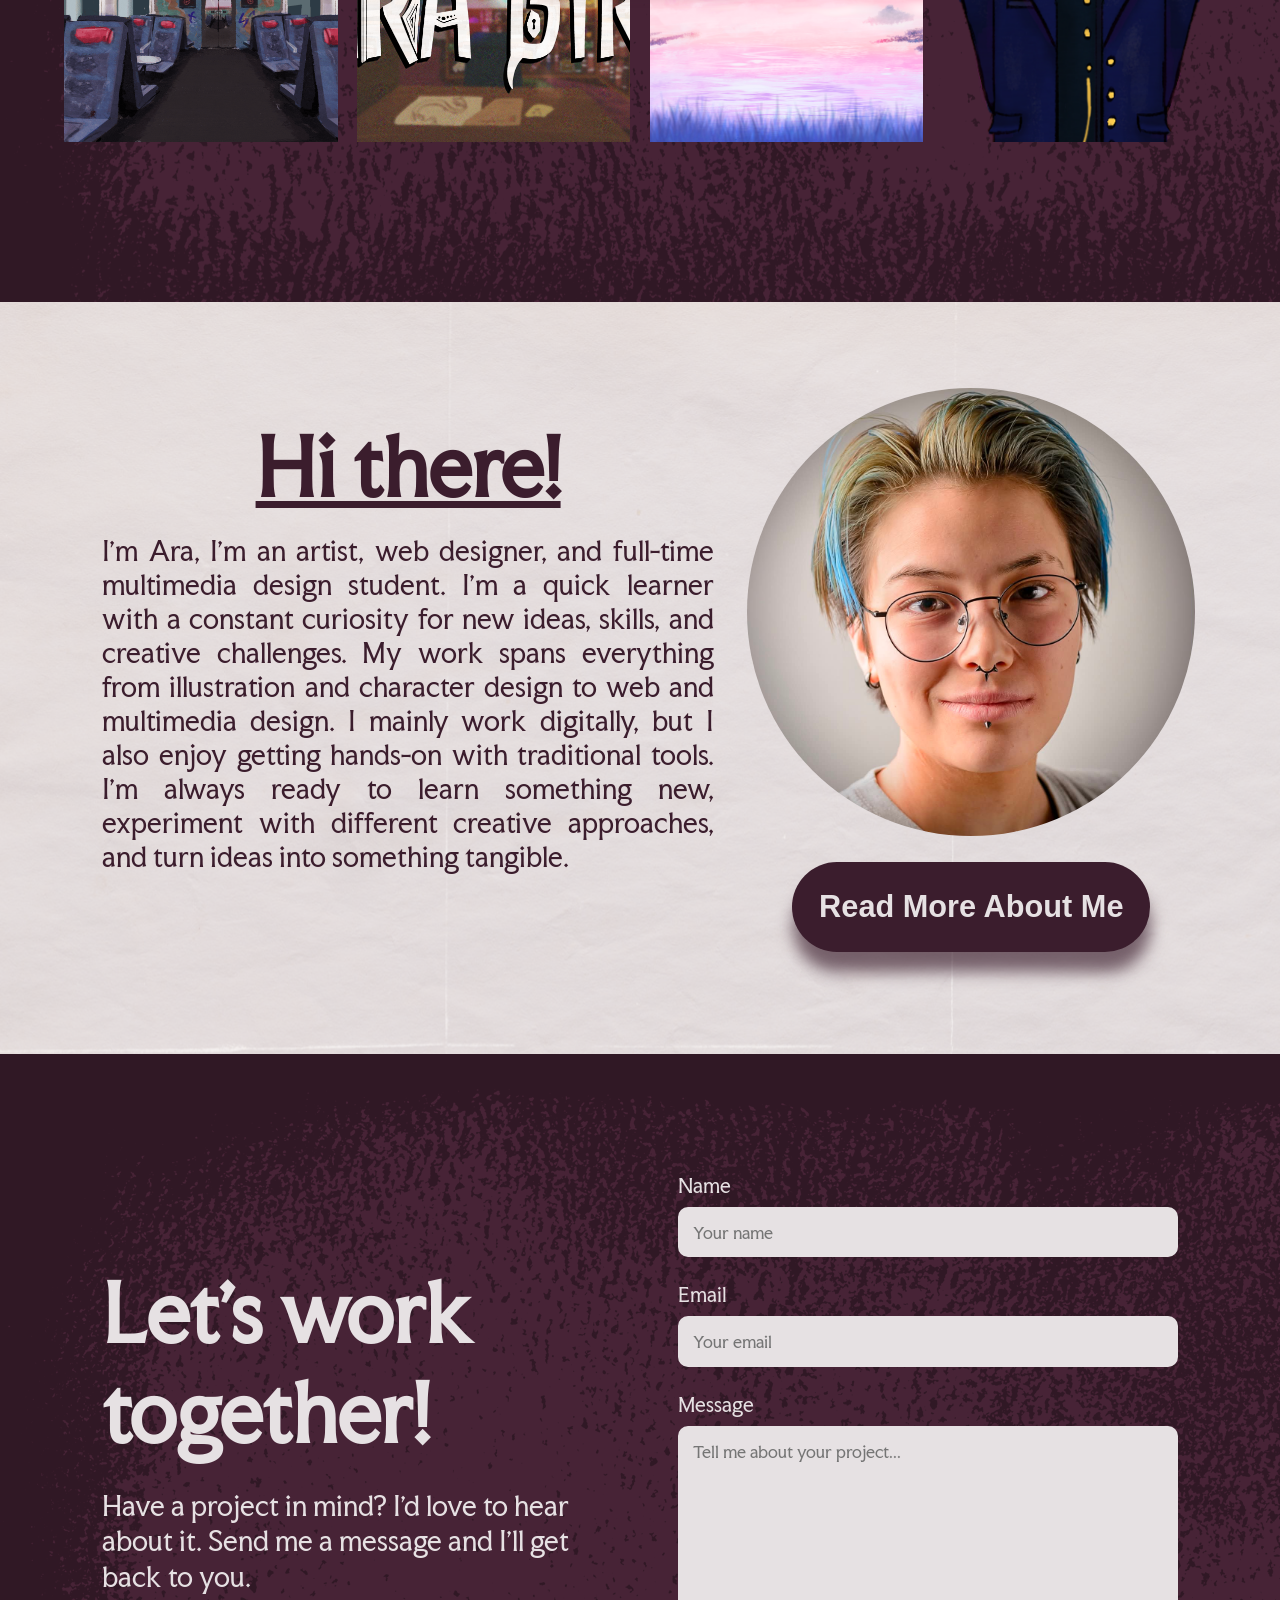
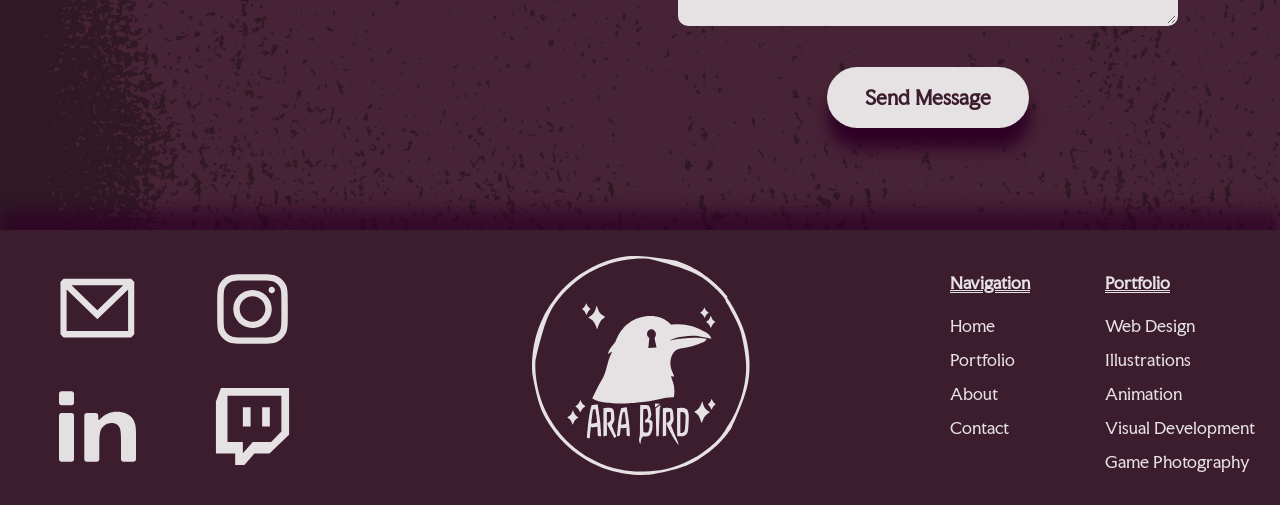
==== commit f105ae41: "06-10-2026 01:06 PM ADDED JS AND TRANSFORM FOR NAV BAR LINKS  missing: Replacing Placeholders (and a" ====
--- a/index.html
+++ b/index.html
@@ -17,13 +17,15 @@
             <a class="logo" href="index.html"><img src="assets/round-logo.svg" alt="differently coloured shapes (a yellow triangle, a red circle and a blue rectangle."></a>
 
             <ul class="navlinks">
-                <li><a href="index.html">Home</a></li>
-                <li class="dropdown">
-                    <details>
-                        <summary>Portfolio</summary>
+                <li class="shrinksensor">
+                    <div><a href="index.html" class="shrink">Home</a></div>
+                </li>
+                <li class="dropdown shrinksensor">
+                   <div> <details>
+                        <summary class="shrink">Portfolio</summary>
 
                         <ul class="dropdown-menu">
-                            <li><a href="portfolio.html">Full Portfolio</a></li>
+                            <li><div><a href="portfolio.html">Full Portfolio</a></li>
                             <li><a href="web.html">Web Design</a></li>
                             <li><a href="illu.html">Illustrations</a></li>
                             <li><a href="anime.html">Animation</a></li>
@@ -31,9 +33,14 @@
                             <li><a href="gamephoto.html"> Game Photography</a></li>
                         </ul>
                     </details>
-                </li>
-                <li><a href="about.html">About</a></li>
-                <li><a href="contact.html">Contact</a></li>
+                   </div>
+                </li>
+                <li class="shrinksensor">
+                    <div><a href="about.html" class="shrink">About</a></div>
+                </li>
+                <li class="shrinksensor">
+                    <div><a href="contact.html" class="shrink">Contact</a></div>
+                </li>
             </ul>
             <div class="burgertoggle">☰</div>
 
--- a/style.css
+++ b/style.css
@@ -34,7 +34,6 @@
     a:hover {
         color: rgba(217, 162, 95);
 
-        transform: scale(0.90);
     }
     a:active {
         color: rgba(70, 137, 139);
@@ -89,11 +88,51 @@
     transition: transform 0.6s ease;
 
     margin-right: clamp(0.5rem, 1.2vw, 1.5rem);
+    will-change: transform;
 }
 .navlinks a:hover {
+
+    color: rgba(217, 162, 95);
+}
+
+.rippled{
+    animation: textWave 2.5s ease-in-out infinite;
+}
+
+
+.shrink{
+    transition: transform 0.6s ease;
+}
+.shrink:hover{
     transform: scale(0.85);
-    color: rgba(217, 162, 95);
-}
+}
+
+
+
+@keyframes textWave {
+    0% {
+        transform: translateY(3px);
+    }
+
+    25% {
+        transform: translateY(-4px) ;
+    }
+
+    50% {
+        transform: translateY(3px) ;
+    }
+
+    75% {
+        transform: translateY(-4px) ;
+    }
+
+    100% {
+        transform: translateY(3px) ;
+    }
+
+}
+
+
 
 
 /* Dropdown */
@@ -214,7 +253,13 @@
 }
 .footercolumn a {
     text-decoration: none;
-}
+    transition: transform 0.6s ease;
+}
+
+.footercolumn a:hover {
+    transform: scale(0.85);
+}
+
 .footercolumn h4 {
     color: rgba(230, 225, 227);
 
@@ -223,6 +268,7 @@
     text-decoration: underline;
     text-decoration-style: double;
 }
+
 
 
 /* FOOTER MIDDLE */
@@ -300,7 +346,7 @@
                 22% 0,
                 100% 0,
                 100% 100%,
-                62% 110%
+                60% 110%
         );
 
         z-index: 2;
@@ -1347,6 +1393,10 @@
     width: auto;
 }
 
+
+
+
+
 /* RESPONSIVE */
 
     /* MOBILE */
@@ -1409,6 +1459,10 @@
 
             padding: 1.25rem;
         }
+
+
+
+
 
         .navlinks a {
             font-size: 7vw;
@@ -1688,6 +1742,7 @@
         .footercolumn a {
             font-size: 16px;
         }
+
 
         .footercolumn h4 {
             font-size: 20px;
